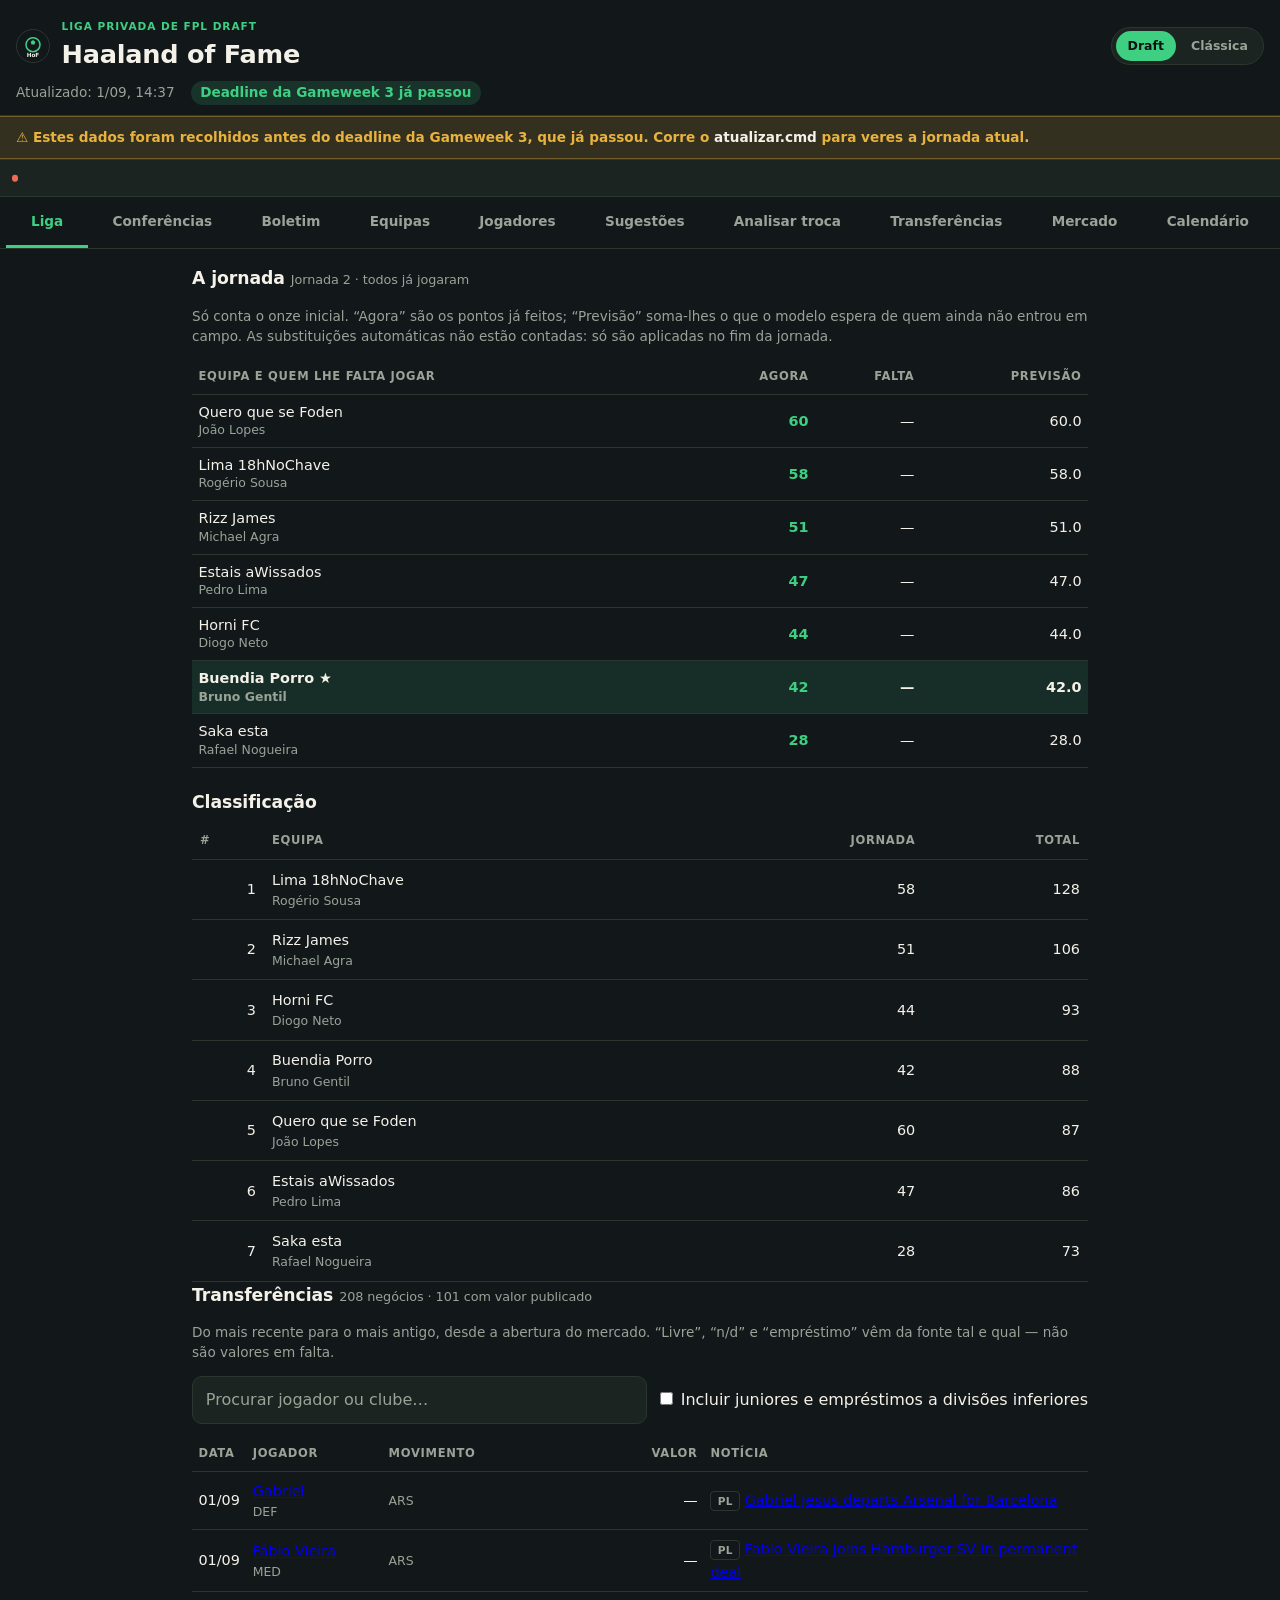
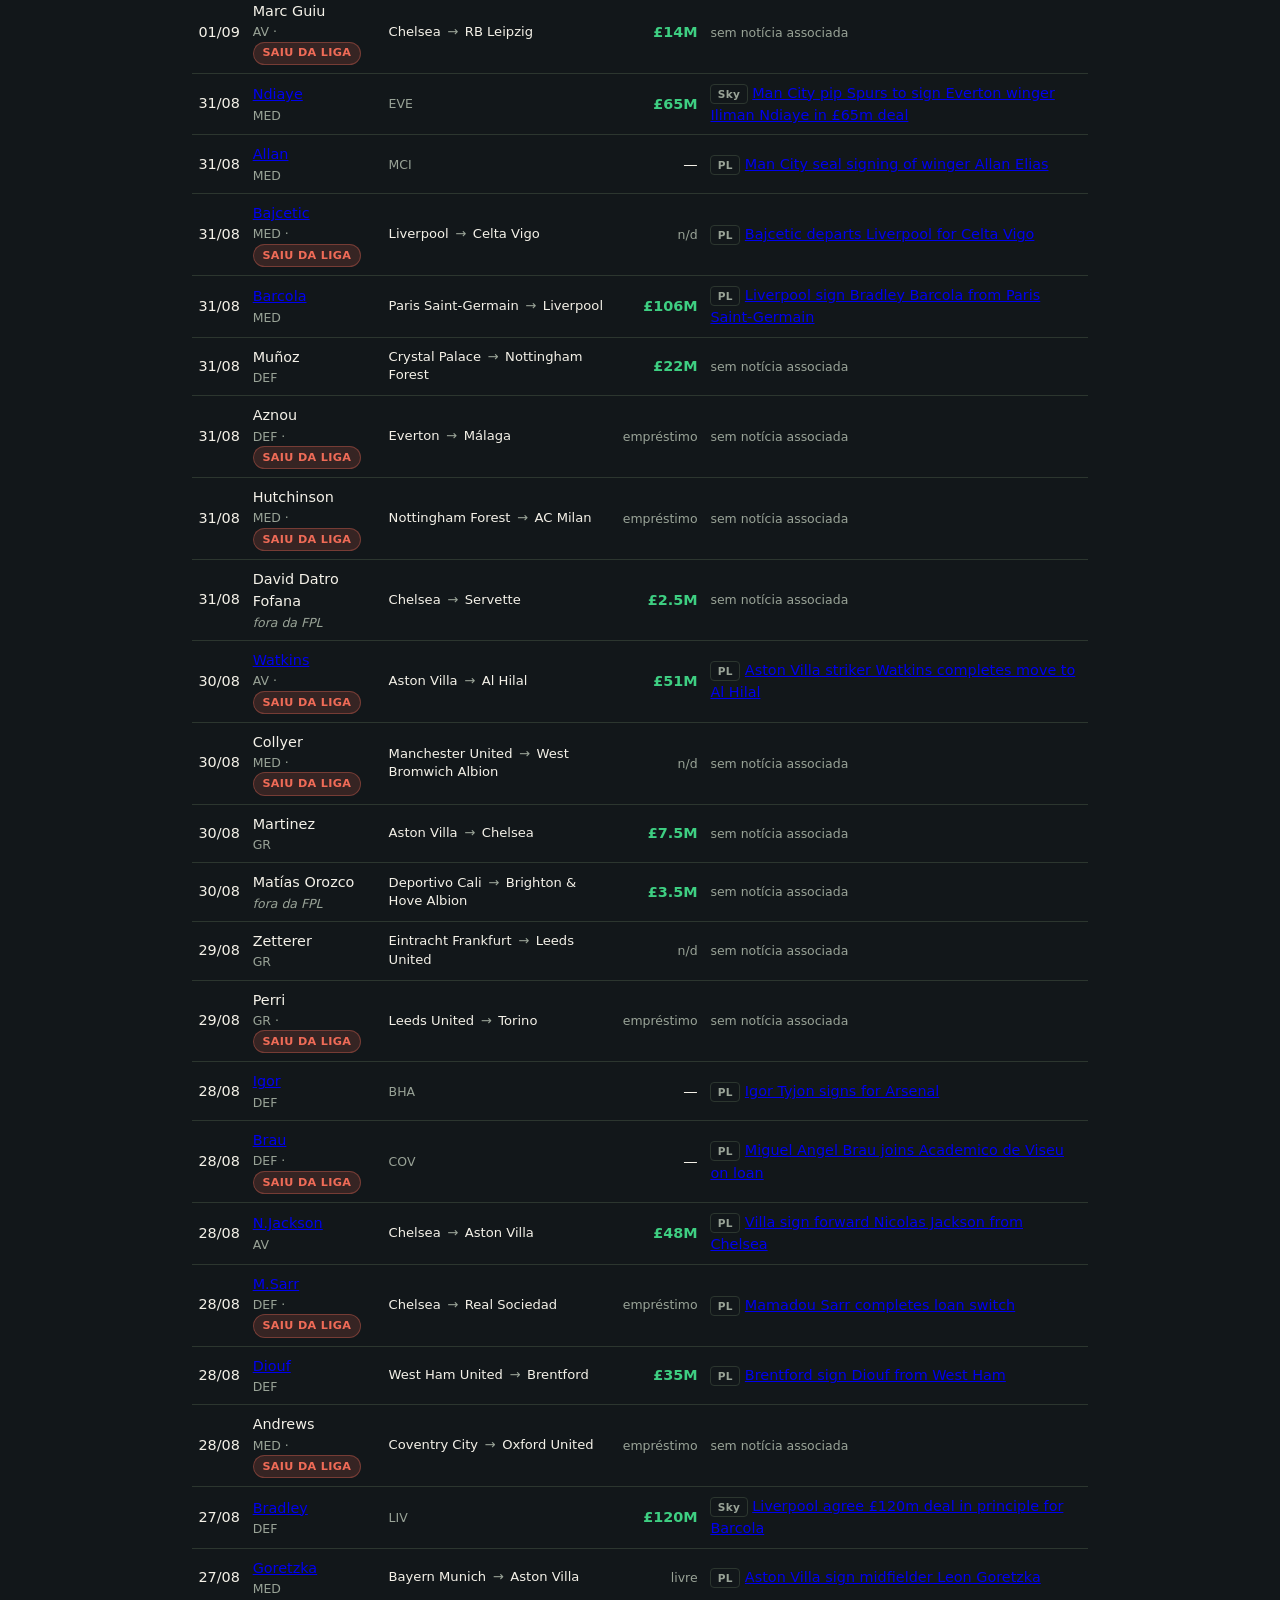
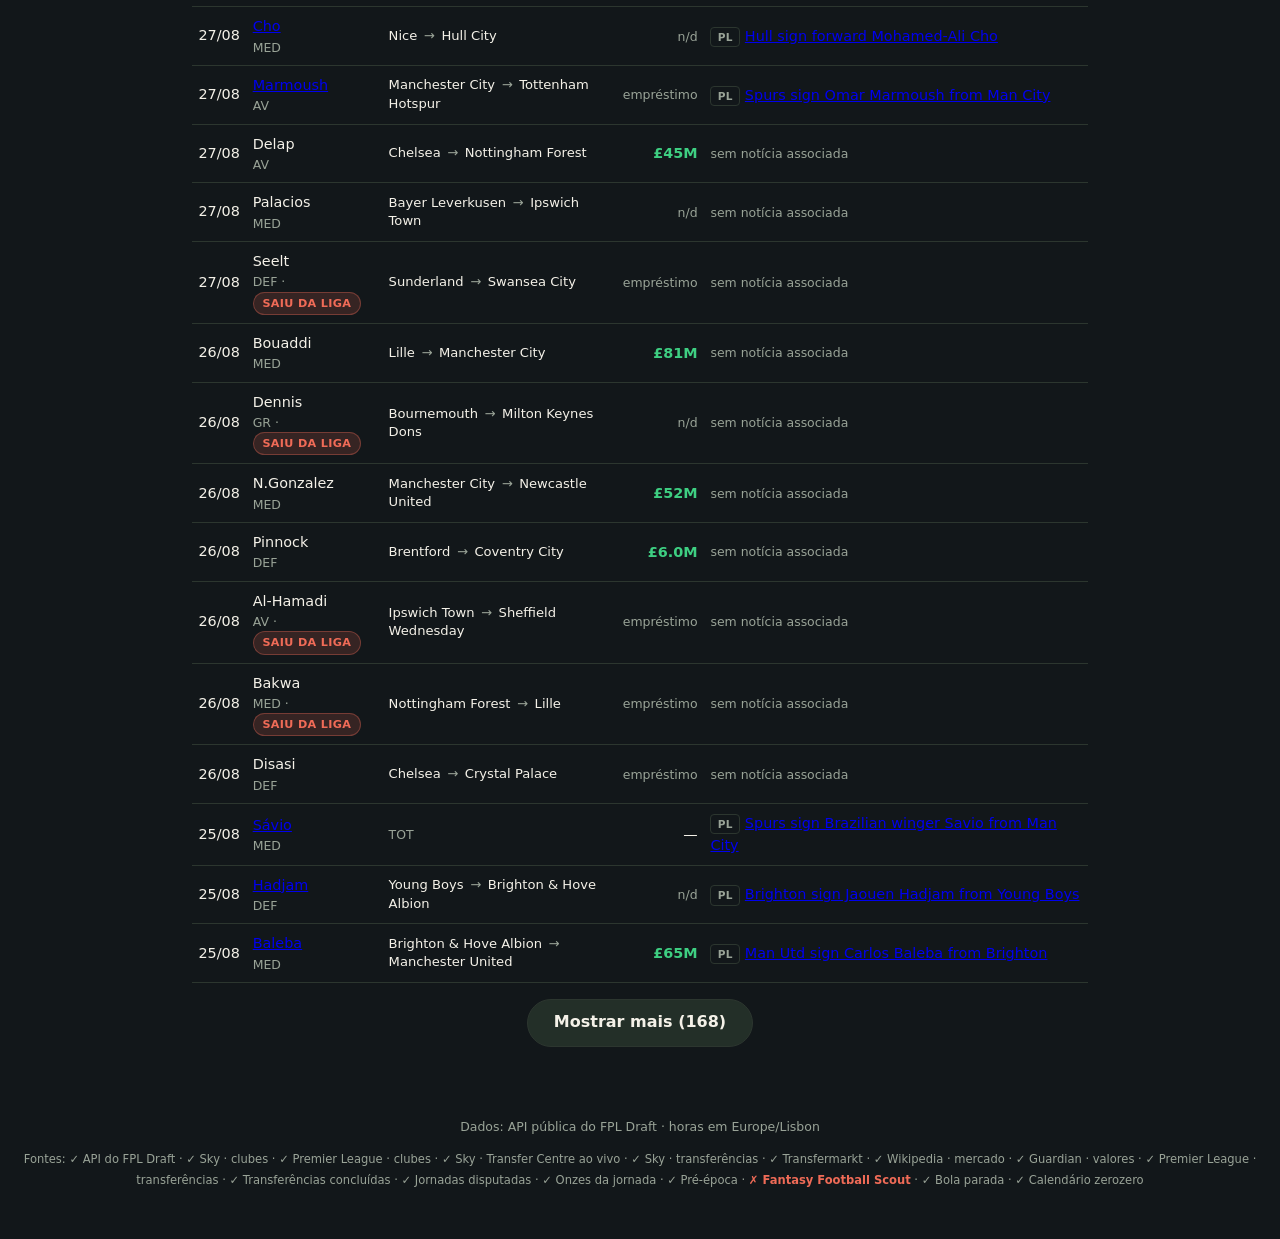
==== site/index.html @ 3324a941 "Colunas por que se ordena, lista em ecra estreito e estados vazios - resumoClube(clube, jogos, meus)" ====
<!DOCTYPE html>
<html lang="pt-PT">
<head>
<meta charset="utf-8">
<meta name="viewport" content="width=device-width, initial-scale=1">
<title>Haaland of Fame · FPL Draft</title>
<meta name="description" content="Dashboard da liga de FPL Draft">
<link rel="stylesheet" href="styles.css?v=54">
<link rel="manifest" href="manifest.webmanifest">
<meta name="theme-color" content="#12171a">
<meta name="apple-mobile-web-app-capable" content="yes">
<link rel="apple-touch-icon" href="icone.svg">
<link rel="icon" href="data:image/svg+xml,<svg xmlns='http://www.w3.org/2000/svg' viewBox='0 0 100 100'><text y='80' font-size='80'>⚽</text></svg>">
</head>
<body>
<header class="topo">
  <div class="topo-linha">
    <span class="crest" aria-hidden="true"></span>
    <div class="marca">
      <p class="eyebrow">Liga privada de FPL Draft</p>
      <h1 id="titulo-liga">FPL Draft</h1>
    </div>
    <div class="modos" role="group" aria-label="Modo de jogo">
      <button type="button" id="modo-draft" class="modo" aria-pressed="true">Draft</button>
      <button type="button" id="modo-classica" class="modo" aria-pressed="false">Clássica</button>
    </div>
  </div>
  <p class="meta">
    <span id="atualizado">A carregar…</span>
    <span id="countdown" class="countdown" hidden></span>
  </p>
</header>

<p class="aviso-velho" id="aviso-velho" role="alert" hidden></p>

<div class="ticker" id="ticker" hidden aria-label="Últimas notícias dos jogadores">
  <div class="ticker-track" id="ticker-track"></div>
</div>

<nav class="tabs" role="tablist" aria-label="Secções">
  <button role="tab" id="tab-liga" aria-controls="painel-liga" aria-selected="true">Liga</button>
  <button role="tab" data-modo="draft" id="tab-conf" aria-controls="painel-conf" aria-selected="false" tabindex="-1" aria-label="Conferências de imprensa e riscos">Conferências</button>
  <button role="tab" id="tab-boletim" aria-controls="painel-boletim" aria-selected="false" tabindex="-1">Boletim</button>
  <button role="tab" id="tab-equipas" aria-controls="painel-equipas" aria-selected="false" tabindex="-1" aria-label="Todas as equipas">Equipas</button>
  <button role="tab" id="tab-jogadores" aria-controls="painel-jogadores" aria-selected="false" tabindex="-1">Jogadores</button>
  <button role="tab" id="tab-sug" aria-controls="painel-sug" aria-selected="false" tabindex="-1" aria-label="Sugestões e projeções">Sugestões</button>
  <button role="tab" data-modo="draft" id="tab-troca" aria-controls="painel-troca" aria-selected="false" tabindex="-1" aria-label="Analisar uma troca">Analisar troca</button>
  <button role="tab" data-modo="draft" id="tab-transf" aria-controls="painel-transf" aria-selected="false" tabindex="-1" aria-label="Transferências concluídas">Transferências</button>
  <button role="tab" id="tab-mercado" aria-controls="painel-mercado" aria-selected="false" tabindex="-1">Mercado</button>
  <button role="tab" id="tab-cal" aria-controls="painel-cal" aria-selected="false" tabindex="-1" aria-label="Calendário de todas as competições">Calendário</button>
</nav>

<main>
  <section id="painel-liga" role="tabpanel" aria-labelledby="tab-liga">
    <div data-modo="draft" id="bloco-jornada" hidden>
      <h2 class="sec-titulo">A jornada <span id="jornada-resumo" class="sub-total"></span></h2>
      <p class="nota" id="jornada-legenda"></p>
      <table class="tabela tabela-proj" id="tabela-jornada">
        <thead><tr>
          <th>Equipa e quem lhe falta jogar</th><th class="num">Agora</th>
          <th class="num">Falta</th><th class="num">Previsão</th>
        </tr></thead>
        <tbody></tbody>
      </table>
    </div>

    <h2 class="sec-titulo" data-modo="draft">Classificação</h2>
    <table class="tabela" id="tabela-liga">
      <thead><tr><th>#</th><th>Equipa</th><th class="num">Jornada</th><th class="num">Total</th></tr></thead>
      <tbody></tbody>
    </table>
    <p class="nota" id="nota-liga" hidden>A classificação aparece depois da primeira jornada.</p>
  </section>


  <section id="painel-conf" role="tabpanel" aria-labelledby="tab-conf" hidden>
    <h2 class="sec-titulo">Jogadores em risco</h2>
    <p class="nota" id="risco-legenda"></p>
    <ul class="riscos" id="lista-risco"></ul>
    <p class="nota" id="nota-risco" hidden>Nenhum jogador teu com risco assinalável.</p>
    <h2 class="sec-titulo">Team news do Fantasy Football Scout <span id="ffs-artigo" class="sub-total"></span></h2>
    <p class="nota">Site especializado em fantasy da Premier League: costuma ter a informação
      das conferências antes de a API oficial a refletir. Quem aparece como fora vai a zero
      nas projeções, mesmo que a API ainda o dê como disponível.</p>
    <ul class="riscos" id="ffs-meus"></ul>
    <p class="nota" id="nota-ffs" hidden>Sem referências a jogadores teus nesta atualização.</p>
    <ul class="wire" id="ffs-feed"></ul>

    <h2 class="sec-titulo">Antevisões e conferências por clube</h2>
    <p class="nota">Fonte: Sky Sports (em inglês), só os clubes onde tens jogadores.
      ⚑ marca notícias que referem jogadores teus.</p>
    <div id="conf-clubes"></div>
    <p class="nota" id="nota-conf" hidden>Sem antevisões nesta atualização.</p>
  </section>

  <section id="painel-boletim" role="tabpanel" aria-labelledby="tab-boletim" hidden>
    <ul class="boletim" id="lista-boletim"></ul>
    <p class="nota" id="nota-boletim" hidden>Sem notícias de momento.</p>
  </section>

  <section id="painel-equipas" role="tabpanel" aria-labelledby="tab-equipas" hidden>
    <p class="nota" data-modo="draft">Liga classic (sem confrontos): a pontuação por jornada aparece no separador Liga.</p>
    <p class="nota" data-modo="classica" hidden>Planteis dos teus adversários e quem partilha
      cada jogador. Numa liga pequena o que conta é a diferença para os outros.</p>
    <div id="cartoes-equipas"></div>
  </section>

  <section id="painel-jogadores" role="tabpanel" aria-labelledby="tab-jogadores" hidden>
    <form class="filtros" id="filtros" autocomplete="off">
      <label class="visually-hidden" for="pesquisa">Pesquisar por nome ou clube</label>
      <input type="search" id="pesquisa" placeholder="Pesquisar nome ou clube…">
      <div class="filtros-linha">
        <label class="visually-hidden" for="filtro-pos">Posição</label>
        <select id="filtro-pos">
          <option value="">Todas as posições</option>
          <option value="1">Guarda-redes</option>
          <option value="2">Defesas</option>
          <option value="3">Médios</option>
          <option value="4">Avançados</option>
        </select>
        <label class="check"><input type="checkbox" id="so-livres"> Só livres</label>
      </div>
      <div class="filtros-linha">
        <label class="visually-hidden" for="ordenar">Ordenar por</label>
        <select id="ordenar">
          <option value="rank">Ordenar por draft rank</option>
          <option value="proj">Ordenar por projeção</option>
          <option value="pontos">Ordenar por pontos da época passada</option>
        </select>
      </div>
    </form>
    <p class="nota" id="contagem-jogadores" role="status"></p>
    <table class="tabela" id="tabela-jogadores">
      <thead><tr><th>Jogador</th><th>Pos</th><th class="num">Pts</th><th class="num">Pts/J</th><th>Dono</th></tr></thead>
      <tbody></tbody>
    </table>
    <button type="button" class="mostrar-mais" id="mostrar-mais" hidden>Mostrar mais</button>
  </section>
  <section id="painel-sug" role="tabpanel" aria-labelledby="tab-sug" hidden>
    <h2 class="sec-titulo" id="sug-titulo">Sugestões</h2>
    <p class="nota" id="sug-contexto"></p>
    <p class="aviso-jornada" id="sug-jornada" hidden></p>

    <form class="filtros" id="form-janela" autocomplete="off">
      <label class="visually-hidden" for="janela">Janela do calendário</label>
      <select id="janela">
        <option value="3">Calendário: próximas 3 jornadas</option>
        <option value="5">Calendário: próximas 5 jornadas</option>
        <option value="8">Calendário: próximas 8 jornadas</option>
      </select>
    </form>
    <p class="nota" id="janela-nota"></p>

    <h3 class="sub-titulo">Onze inicial sugerido <span id="xi-resumo" class="sub-total"></span></h3>
    <div class="campo" id="xi-campo"></div>
    <p class="nota" id="xi-banco"></p>

    <div data-modo="classica" hidden>
      <p class="aviso-jornada" id="aviso-plantel" hidden></p>
      <details id="bloco-meu-plantel">
        <summary>O meu plantel <span id="meu-estado" class="sub-total"></span></summary>
        <p class="nota">A FPL só publica a equipa depois do deadline, por isso as
          transferências e o wildcard desta jornada ainda não aparecem aqui. Escreve os teus
          15 e todas as sugestões — onze, capitão, transferências e chips — passam a ser
          sobre eles. Fica guardado neste dispositivo e desaparece sozinho quando a FPL
          publicar a jornada.</p>
        <form class="filtros" id="form-meu" autocomplete="off">
          <label class="visually-hidden" for="meu-procura">Jogador que tenho</label>
          <input type="search" id="meu-procura" list="meu-sugestoes" placeholder="Tenho o…">
          <datalist id="meu-sugestoes"></datalist>
          <div class="filtros-botoes">
            <button type="submit" class="mostrar-mais">Juntar</button>
            <button type="button" class="mostrar-mais" id="meu-copiar">Partir do da FPL</button>
            <button type="button" class="mostrar-mais" id="meu-repor">Repor o da FPL</button>
            <label class="check" for="meu-banco">No banco
              <input type="number" id="meu-banco" step="0.1" min="0" placeholder="0.0">M</label>
          </div>
        </form>
        <div class="linha-campo" id="meu-lista"></div>
        <p class="nota" id="meu-falta"></p>
      </details>
      <h3 class="sub-titulo">Capitão <span id="cap-resumo" class="sub-total"></span></h3>
      <p class="nota">O capitão pontua a dobrar — é a decisão de maior impacto da jornada.</p>
      <div id="cap-lista"></div>

      <h3 class="sub-titulo">Transferências <span id="tr-resumo" class="sub-total"></span></h3>
      <div id="tr-lista"></div>

      <h3 class="sub-titulo">Planear o wildcard <span id="wc-resumo" class="sub-total"></span></h3>
      <p class="nota">Monta o melhor plantel possível dentro do orçamento. Escreve nomes que
        queiras ter de certeza e o resto é construído à volta deles, respeitando os 100.0M,
        os 2 GR / 5 DEF / 5 MED / 3 AV e o máximo de 3 por clube.</p>
      <form class="filtros" id="form-wc" autocomplete="off">
        <label class="visually-hidden" for="wc-procura">Jogador a incluir</label>
        <input type="search" id="wc-procura" list="wc-sugestoes" placeholder="Quero ter…">
        <datalist id="wc-sugestoes"></datalist>
        <button type="submit" class="mostrar-mais">Incluir</button>
        <button type="button" class="mostrar-mais" id="wc-limpar">Limpar</button>
      </form>
      <div class="linha-campo" id="wc-fixos"></div>
      <p class="nota" id="wc-erro" hidden></p>
      <div id="wc-plantel"></div>

      <h3 class="sub-titulo">Chips</h3>
      <p class="nota">Cada chip só se usa uma vez por metade da época. O do wildcard olha
        para o teu plantel e diz se compensa gastá-lo já.</p>
      <div id="chips-lista"></div>
    </div>

    <h3 class="sub-titulo">Próximos jogos <span id="proximos-resumo" class="sub-total"></span></h3>
    <p class="nota">Quando é que os teus jogadores entram em campo, hora de Lisboa.</p>
    <div id="proximos-jogos"></div>

    <h3 class="sub-titulo">Utilização recente <span id="uso-resumo" class="sub-total"></span></h3>
    <div id="uso-plantel"></div>
    <p class="nota" id="nota-uso" hidden>Ainda não há jornadas disputadas. Depois de cada jogo,
      esta secção mostra quem entrou, quantos minutos fez e quantos pontos deu — e as projeções
      e sugestões passam a contar com isso.</p>

    <h3 class="sub-titulo">Precisão do modelo <span id="precisao-resumo" class="sub-total"></span></h3>
    <div id="precisao-corpo"></div>
    <p class="nota" id="nota-precisao" hidden>As projeções desta jornada ficam guardadas neste
      browser; depois de a jornada ser jogada, aparece aqui a comparação com o que aconteceu.</p>

    <div data-modo="classica" id="bloco-otimo" hidden>
      <h3 class="sub-titulo">Melhor plantel possível <span id="otimo-resumo" class="sub-total"></span></h3>
      <p class="nota">15 jogadores dentro dos 100.0M, com 2 GR / 5 DEF / 5 MED / 3 AV e o máximo
        de 3 por clube. O banco vai ao mais barato de propósito: não pontua, e liberta dinheiro
        para o onze.</p>
      <div id="plantel-otimo"></div>
    </div>

    <div data-modo="draft">
    <h3 class="sub-titulo">Waivers / free agency</h3>
    <ul class="sugestoes" id="sug-livres"></ul>
    <p class="nota" id="nota-sug-livres" hidden>Nenhuma troca com livres compensa de momento.</p>

    <h3 class="sub-titulo">Trocas com outros gestores</h3>
    <p class="nota">Trocas de 1 a 3 jogadores de cada lado — o plantel tem de
      continuar com 2 GR, 5 DEF, 5 MED e 3 AV, por isso as posições que saem e entram têm de
      ser as mesmas. Avaliadas pelo impacto no teu onze inicial. As marcadas com “N-por-N”
      juntam jogadores para adoçar o negócio: aí mostra-se também o que o outro gestor recebe
      a mais, que é o argumento para ele aceitar.</p>
    <ul class="sugestoes" id="sug-trocas"></ul>
    <p class="nota" id="nota-sug-trocas" hidden>Nenhuma troca compensa de momento — nem
      1-por-1, nem juntando jogadores.</p>
    </div>

    <details class="cartao explicacao">
      <summary><span class="nome">Como é calculada a projeção</span></summary>
      <div class="corpo">
        <p><strong>Pts/90</strong>: metade vem dos pontos que o jogador fez mesmo e metade de um
          modelo do que ele <strong>gera</strong> — golos esperados (xG) e assistências esperadas
          (xA) valorizados pela tabela do FPL (golo 6/5/4 pontos conforme a posição, assistência 3),
          probabilidade de baliza a zero a partir do xG concedido pela equipa, defesas dos
          guarda-redes, bónus e cartões. Toca no número na tabela para veres a decomposição.
          <strong>Penáltis, livres e cantos</strong> entram por duas vias: o que geraram no ano
          passado já está no xG e no xA (um penálti vale ~0.79 de xG), e os cargos desta época
          — recolhidos à mão, porque a API não os expõe — dão um acréscimo à parte, mostrado como
          etiqueta P/LL/C ao lado do nome. Esse acréscimo é maior para quem mudou de clube ou tem
          pouco historial, e quase nulo para quem já batia os penáltis no ano passado, senão
          estaria a contar duas vezes.</p>
        <p>O resultado é puxado para a média de jogadores com draft rank parecido na mesma posição,
          para quem jogou pouco não ficar com um valor inflacionado, e vai passando para
          <strong>o que ele faz nesta época</strong> à medida que os jogos acontecem.</p>
        <p><strong>Min</strong>: minutos esperados por jornada. Sem jogos disputados, parte dos
          minutos da época passada, corrigidos pelo <strong>último ensaio de pré-época</strong>
          (titular puxa para 72 min; suplente ou ausente puxa para baixo); uma
          <strong>transferência cara confirmada</strong> sobe o valor
          (≥50M → 75 min, ≥30M → 68, ≥15M → 58), porque quem custa caro tende a ser titular. A
          partir do 3.º jogo vale o que se viu em campo: a média dos <strong>minutos reais</strong>
          das últimas três jornadas substitui a estimativa. Lesionados e suspensos ficam a 0 e as
          dúvidas são multiplicadas pela probabilidade de jogar.</p>
        <p><strong>Pts/J</strong> = Pts/90 × Min ÷ 90. A coluna <strong>Calend.</strong> é o mesmo
          valor ajustado à dificuldade das próximas jornadas (1 fácil a 5 difícil), com as mais
          próximas a pesarem mais. É uma taxa, não um total: não cresce com a janela, para
          continuar comparável aos Pts/J.</p>
        <p>A janela por omissão são <strong>5 jornadas</strong>. Com 3, a diferença entre o melhor
          e o pior calendário chega a 10% e chega para inverter diferenças de qualidade entre
          jogadores — demasiado para escolhas que, num plantel de 15, duram meses. Com 10 cai para
          2.4% e deixa de distinguir seja o que for. O seletor no topo deixa-te comparar: quando a
          sugestão não muda entre 3 e 8, é porque é sólida.</p>
        <p class="nota">Base: estatísticas e pontos da época anterior da API do FPL Draft —
          é uma estimativa, não uma garantia.</p>
      </div>
    </details>

    <h3 class="sub-titulo">O meu plantel <span id="proj-total" class="sub-total"></span></h3>
    <div id="proj-plantel"></div>

    <h3 class="sub-titulo" id="titulo-livres">Melhores livres</h3>
    <form class="filtros" id="filtros-proj" autocomplete="off">
      <label class="visually-hidden" for="proj-pos">Posição</label>
      <select id="proj-pos">
        <option value="">Todas as posições</option>
        <option value="1">Guarda-redes</option>
        <option value="2">Defesas</option>
        <option value="3">Médios</option>
        <option value="4">Avançados</option>
      </select>
    </form>
    <div id="proj-livres"></div>
  </section>

  <section id="painel-troca" role="tabpanel" aria-labelledby="tab-troca" hidden>
    <h2 class="sec-titulo">Analisar uma troca</h2>
    <p class="nota">Serve para avaliar uma proposta que recebeste ou uma que queiras fazer.
      Escolhe o gestor e marca os jogadores de cada lado — podes marcar vários. A análise usa
      o mesmo modelo das projeções (minutos esperados, team news, pré-época, calendário) e
      mede o efeito no <strong>onze inicial</strong> das duas equipas.</p>

    <form class="filtros" id="form-troca" autocomplete="off">
      <label class="visually-hidden" for="troca-gestor">Gestor</label>
      <select id="troca-gestor"></select>
    </form>

    <div class="troca-cols">
      <div>
        <h3 class="sub-titulo">Dás <span id="conta-dou" class="sub-total"></span></h3>
        <div class="lista-check" id="troca-meus"></div>
      </div>
      <div>
        <h3 class="sub-titulo">Recebes <span id="conta-recebo" class="sub-total"></span></h3>
        <div class="lista-check" id="troca-deles"></div>
      </div>
    </div>

    <div id="troca-resultado" role="status"></div>
  </section>

  <section id="painel-transf" role="tabpanel" aria-labelledby="tab-transf" hidden data-modo="draft">
    <h2 class="sec-titulo">Transferências <span class="sub-total" id="transf-total"></span></h2>
    <p class="nota" id="transf-legenda"></p>
    <form class="filtros" id="form-transf" autocomplete="off">
      <label class="visually-hidden" for="transf-procura">Procurar jogador ou clube</label>
      <input type="search" id="transf-procura" placeholder="Procurar jogador ou clube…">
      <label class="caixa"><input type="checkbox" id="transf-todas"> Incluir juniores e
        empréstimos a divisões inferiores</label>
    </form>
    <table class="tabela tabela-proj" id="tabela-transf">
      <thead><tr>
        <th>Data</th><th>Jogador</th><th>Movimento</th><th class="num">Valor</th>
        <th class="col-noticia">Notícia</th>
      </tr></thead>
      <tbody></tbody>
    </table>
    <button type="button" class="mostrar-mais" id="transf-mais" hidden>Mostrar mais</button>
    <p class="nota" id="nota-transf" hidden>Sem transferências para mostrar.</p>
  </section>

  <section id="painel-mercado" role="tabpanel" aria-labelledby="tab-mercado" hidden>
    <div data-modo="classica" hidden>
      <h2 class="sec-titulo">A liga jornada a jornada</h2>
      <p class="nota">O que cada equipa fez em cada jornada: pontos, o que ficou no banco,
        transferências (com a penalização, se a houve) e chips usados.</p>
      <div id="liga-jornadas"></div>
    </div>

    <h2 class="sec-titulo" data-modo="draft">Movimentos da liga</h2>
    <ul class="movimentos" id="lista-movimentos" data-modo="draft"></ul>
    <p class="nota" id="nota-movimentos" data-modo="draft" hidden>Ainda sem movimentos na liga.</p>
    <div data-modo="draft">
      <h2 class="sec-titulo">Notícias de transferências</h2>
      <p class="nota">Fonte: Sky Sports Transfer Centre (em inglês), da mais recente para a mais
        antiga. Itens "Papers" são rumores da imprensa.</p>
      <ul class="wire" id="lista-wire"></ul>
      <p class="nota" id="nota-wire" hidden>Sem notícias externas nesta atualização.</p>
    </div>
  </section>

  <section id="painel-cal" role="tabpanel" aria-labelledby="tab-cal" hidden>
    <h2 class="sec-titulo">Calendário</h2>
    <p class="nota" id="cal-intro"></p>
    <p class="aviso-jornada" id="cal-aviso" hidden></p>
    <div class="filtros" id="cal-filtros">
      <div class="filtros-linha">
        <label class="visually-hidden" for="cal-horizonte">Horizonte do calendário</label>
        <select id="cal-horizonte">
          <option value="6">Horizonte: 6 jornadas</option>
          <option value="12">Horizonte: 12 jornadas</option>
          <option value="resto">Horizonte: resto da época</option>
        </select>
        <label class="visually-hidden" for="cal-ordenar">Ordenar por</label>
        <select id="cal-ordenar">
          <option value="apertado">Calendário mais apertado primeiro</option>
          <option value="dificuldade">Percurso mais difícil primeiro</option>
          <option value="meus">Mais jogadores meus primeiro</option>
        </select>
      </div>
      <label class="check"><input type="checkbox" id="cal-todos"> Mostrar os 20 clubes</label>
    </div>
    <p class="nota" id="cal-nota"></p>
    <div class="cal-grafico" id="cal-grafico"></div>
    <ul class="cal-lista" id="cal-lista"></ul>
    <p class="nota" id="cal-legenda"></p>
  </section>
</main>

<footer class="rodape">
  <p>Dados: API pública do FPL Draft · horas em Europe/Lisbon</p>
  <p class="fontes" id="estado-fontes"></p>
</footer>

<script src="app.js?v=54"></script>

</body>
</html>
---- site/styles.css ----
/* ==========================================================================
   Haaland of Fame — identidade visual: a folha de equipa de um scout, não
   um dashboard de operações. Fundo escuro com tom de relva ao fim da tarde
   (não o azul frio de ecrã de tantos dashboards), etiquetas de "kit" com uma
   única linguagem de cor repetida em toda a app (verde disponível, dourado
   a vigiar, coral fora), e relvado a sério no onze sugerido — o único
   momento decorativo do projeto, porque é o único sítio que já é, de facto,
   uma folha de equipa.

   Tipografia: só a pilha de fontes do sistema, de propósito. O projeto
   promete correr 100% local e até offline (scripts/artefacto.py) sem build
   step nenhum — importar uma fonte externa seria a primeira dependência de
   rede a quebrar essa promessa, e sem necessidade: peso, tracking e escala
   já dão personalidade suficiente.
   ========================================================================== */

:root {
  --fundo: #12171a;
  --painel: #1b2420;
  --painel-2: #232f28;
  --texto: #f4f1e8;
  --texto-2: #99a397;
  --texto-fraco: #99a397; /* alias: algumas regras antigas já assumiam este nome */
  --acento: #3ecf82;      /* relva */
  --aviso: #e8b23f;       /* ouro do "Hall of Fame" */
  --perigo: #ef6b57;      /* coral — mais quente que um vermelho de alarme */
  --borda: #2c362f;
  --foco: #6fb8ff;        /* só o anel de foco: fora da paleta de propósito, para se destacar */
  --sombra: 0 4px 14px rgba(0, 0, 0, 0.32);
  --raio: 10px;
  --raio-lg: 14px;
}

* { box-sizing: border-box; }

body {
  margin: 0;
  background: var(--fundo);
  color: var(--texto);
  font: 16px/1.55 system-ui, -apple-system, "Segoe UI", Roboto, sans-serif;
  -webkit-text-size-adjust: 100%;
}

:focus-visible {
  outline: 3px solid var(--foco);
  outline-offset: 2px;
  border-radius: 4px;
}

.visually-hidden {
  position: absolute;
  width: 1px; height: 1px;
  overflow: hidden;
  clip-path: inset(50%);
  white-space: nowrap;
}

@media (prefers-reduced-motion: reduce) {
  *, *::before, *::after {
    animation-duration: 0.01ms !important;
    animation-iteration-count: 1 !important;
    transition-duration: 0.01ms !important;
  }
}

/* Cabeçalho */
.topo { padding: 1.1rem 1rem 0.6rem; border-bottom: 1px solid var(--borda); }
.topo-linha { display: flex; align-items: center; gap: 0.7rem; flex-wrap: wrap; }
.crest {
  width: 2.15rem;
  height: 2.15rem;
  flex: none;
  border-radius: 50%;
  background: var(--painel-2) url("icone.svg") center / cover no-repeat;
  border: 1px solid var(--borda);
}
.marca { display: flex; flex-direction: column; gap: 0.05rem; min-width: 0; }
.eyebrow {
  margin: 0;
  font-size: 0.66rem;
  font-weight: 700;
  text-transform: uppercase;
  letter-spacing: 0.09em;
  color: var(--acento);
}
.topo h1 {
  margin: 0;
  font-size: 1.3rem;
  font-weight: 800;
  letter-spacing: -0.01em;
  overflow: hidden;
  text-overflow: ellipsis;
  white-space: nowrap;
}
.meta {
  margin: 0.4rem 0 0;
  color: var(--texto-2);
  font-size: 0.85rem;
  display: flex;
  flex-wrap: wrap;
  gap: 0.3rem 1rem;
  align-items: center;
}
.countdown {
  color: var(--acento);
  font-weight: 700;
  font-variant-numeric: tabular-nums;
  background: color-mix(in srgb, var(--acento) 15%, transparent);
  border-radius: 999px;
  padding: 0.1rem 0.6rem;
}
.countdown.urgente { color: var(--perigo); background: color-mix(in srgb, var(--perigo) 18%, transparent); }

/* Ticker de notícias — pensado como uma faixa de resultados ao vivo: o ponto
   antes do texto é o único sinal "on air", sem animação própria (a única
   animação é o próprio desfile, já pausável e já sem-movimento reduzido). */
.ticker {
  background: var(--painel);
  border-block: 1px solid var(--borda);
  overflow: hidden;
  white-space: nowrap;
  padding: 0.45rem 0 0.45rem 1.7rem;
  font-size: 0.85rem;
  position: relative;
}
.ticker::before {
  content: "";
  position: absolute;
  left: 0.75rem;
  top: 50%;
  width: 0.4rem;
  height: 0.4rem;
  transform: translateY(-50%);
  border-radius: 50%;
  background: var(--perigo);
}
.ticker-track { display: inline-block; padding-left: 100%; animation: desfilar 60s linear infinite; }
.ticker:hover .ticker-track,
.ticker:focus-within .ticker-track { animation-play-state: paused; }
.ticker-item { margin-right: 2.5rem; }
.ticker-item .nome { font-weight: 700; }
.ticker-item .clube { color: var(--texto-2); }
@keyframes desfilar {
  from { transform: translateX(0); }
  to { transform: translateX(-100%); }
}
@media (prefers-reduced-motion: reduce) {
  .ticker { overflow-x: auto; }
  .ticker-track { animation: none; padding-left: 0; }
}

/* Separadores */
.tabs {
  display: flex;
  border-bottom: 1px solid var(--borda);
  padding: 0 0.4rem;
  position: sticky;
  top: 0;
  background: var(--fundo);
  z-index: 2;
  overflow-x: auto;
}
.tabs [role="tab"] {
  font-size: 0.8rem;
  flex: 1 0 auto;
  min-width: 0;
  background: none;
  border: none;
  border-bottom: 3px solid transparent;
  color: var(--texto-2);
  font: inherit;
  font-weight: 700;
  padding: 0.85rem 0.6rem;
  cursor: pointer;
  transition: color 0.15s ease, border-color 0.15s ease;
}
.tabs [role="tab"]:hover { color: var(--texto); }
.tabs [role="tab"][aria-selected="true"] {
  color: var(--acento);
  border-bottom-color: var(--acento);
}

main { padding: 1rem; max-width: 58rem; margin: 0 auto; }

/* Tabelas */
.tabela { width: 100%; border-collapse: collapse; font-size: 0.9rem; }
.tabela th, .tabela td {
  text-align: left;
  padding: 0.55rem 0.5rem;
  border-bottom: 1px solid var(--borda);
}
.tabela th { color: var(--texto-2); font-size: 0.72rem; font-weight: 700; text-transform: uppercase; letter-spacing: 0.06em; }
.tabela tbody tr:hover:not(.eu) { background: color-mix(in srgb, var(--painel-2) 55%, transparent); }
.tabela .num { text-align: right; font-variant-numeric: tabular-nums; }
.tabela .sub { display: block; color: var(--texto-2); font-size: 0.78rem; }

/* Etiquetas de estado — a linguagem repetida em toda a app: verde ("ok",
   disponível/entra), dourado ("warn", dúvida/a vigiar), coral ("bad",
   fora/sai). Uma "kit tag" só, com uma aparência só. */
.estado {
  display: inline-flex;
  align-items: center;
  padding: 0.12rem 0.55rem;
  border-radius: 999px;
  font-size: 0.7rem;
  font-weight: 800;
  text-transform: uppercase;
  letter-spacing: 0.03em;
  border: 1px solid transparent;
}
.estado.warn { background: color-mix(in srgb, var(--aviso) 16%, transparent); color: var(--aviso); border-color: color-mix(in srgb, var(--aviso) 35%, transparent); }
.estado.bad { background: color-mix(in srgb, var(--perigo) 16%, transparent); color: var(--perigo); border-color: color-mix(in srgb, var(--perigo) 35%, transparent); }
.estado.ok { background: color-mix(in srgb, var(--acento) 15%, transparent); color: var(--acento); border-color: color-mix(in srgb, var(--acento) 35%, transparent); }

/* Boletim */
.boletim { list-style: none; margin: 0; padding: 0; display: grid; gap: 0.65rem; }
.boletim li {
  background: var(--painel);
  border: 1px solid var(--borda);
  border-left: 5px solid var(--texto-2);
  border-radius: var(--raio-lg);
  padding: 0.7rem 0.85rem;
  box-shadow: var(--sombra);
}
.boletim li.warn { border-left-color: var(--aviso); }
.boletim li.bad { border-left-color: var(--perigo); }
.boletim .linha1 { display: flex; flex-wrap: wrap; gap: 0.25rem 0.5rem; align-items: baseline; }
.boletim .nome { font-weight: 700; }
.boletim .clube, .boletim .data { color: var(--texto-2); font-size: 0.8rem; }
.boletim .news { margin: 0.3rem 0 0; font-size: 0.88rem; line-height: 1.45; }
.boletim .dono { font-size: 0.8rem; color: var(--texto-2); margin-top: 0.3rem; }
.boletim .dono strong { color: var(--texto); font-weight: 700; }
.boletim li.grupo {
  background: none;
  border: none;
  box-shadow: none;
  border-radius: 0;
  padding: 0.5rem 0.1rem 0;
  margin-top: 0.7rem;
  color: var(--texto-2);
  font-size: 0.72rem;
  font-weight: 800;
  text-transform: uppercase;
  letter-spacing: 0.07em;
}
.boletim li.grupo:first-child { margin-top: 0; padding-top: 0; }
.boletim .fonte-scout { color: var(--aviso); font-size: 0.83rem; }

/* Filtros */
.filtros { display: grid; gap: 0.55rem; margin-bottom: 0.8rem; }
/* Linha própria: no ecrã largo o .filtros é de duas colunas, e uma fila de
   botões na segunda esmagava a caixa de procura para 140px. */
.filtros-botoes {
  display: flex; flex-wrap: wrap; gap: 0.5rem;
  justify-content: center; grid-column: 1 / -1;
}
.filtros-botoes .mostrar-mais { margin: 0; }
.filtros-botoes .check { gap: 0.35rem; color: var(--texto-2); }
.filtros input[type="number"] { width: 4.5rem; text-align: right; }
.filtros input[type="search"], .filtros input[type="number"], .filtros select {
  width: 100%;
  background: var(--painel);
  color: var(--texto);
  border: 1px solid var(--borda);
  border-radius: var(--raio);
  padding: 0.65rem 0.8rem;
  font: inherit;
  min-height: 2.75rem;
}
.filtros input[type="search"]::placeholder { color: var(--texto-2); }
.filtros-linha { display: flex; gap: 0.75rem; align-items: center; }
.filtros-linha select { flex: 1; }
.check { display: flex; gap: 0.4rem; align-items: center; white-space: nowrap; font-size: 0.9rem; }
.check input { width: 1.15rem; height: 1.15rem; accent-color: var(--acento); }

.nota { color: var(--texto-2); font-size: 0.85rem; line-height: 1.5; }

.mostrar-mais {
  display: block;
  margin: 1rem auto;
  background: var(--painel-2);
  color: var(--texto);
  border: 1px solid var(--borda);
  border-radius: 999px;
  padding: 0.65rem 1.6rem;
  font: inherit;
  font-weight: 700;
  cursor: pointer;
  transition: background 0.15s ease, transform 0.1s ease;
}
.mostrar-mais:hover { background: var(--borda); }
.mostrar-mais:active { transform: scale(0.97); }

.rodape { padding: 1.6rem 1rem 2.2rem; color: var(--texto-2); font-size: 0.78rem; text-align: center; }

@media (min-width: 40rem) {
  .topo h1 { font-size: 1.6rem; }
  .filtros { grid-template-columns: 1fr auto; align-items: center; }
  .tabs [role="tab"] { font-size: 0.85rem; }
}

/* Títulos de secção */
.sec-titulo { margin: 1.3rem 0 0.5rem; font-size: 1.08rem; font-weight: 800; letter-spacing: -0.005em; }
.sec-titulo:first-child { margin-top: 0; }
.nota.alerta { color: var(--perigo); font-weight: 700; }
.grupo-pos h3 {
  color: var(--texto-2);
  font-size: 0.7rem;
  font-weight: 800;
  text-transform: uppercase;
  letter-spacing: 0.07em;
  margin: 1.1rem 0 0.25rem;
}
.lista-jog { list-style: none; margin: 0; padding: 0; }
.lista-jog li { padding: 0.5rem 0.35rem; border-bottom: 1px solid var(--borda); }
.lista-jog .linha { display: flex; align-items: baseline; gap: 0.5rem; flex-wrap: wrap; }
.lista-jog .nome { font-weight: 700; }
.lista-jog .clube { color: var(--texto-2); font-size: 0.8rem; }
.lista-jog .pts { margin-left: auto; font-weight: 700; font-variant-numeric: tabular-nums; color: var(--texto-2); }
.lista-jog .news-mini { display: block; font-size: 0.78rem; color: var(--texto-2); margin-top: 0.15rem; }
.lista-jog li.novo-boletim {
  background: color-mix(in srgb, var(--perigo) 12%, transparent);
  border-left: 3px solid var(--perigo);
  padding-left: 0.6rem;
  border-radius: 4px;
}
.lista-jog li.novo-boletim .news-mini { color: var(--perigo); }

/* Cartões de equipas */
.cartao {
  background: var(--painel);
  border: 1px solid var(--borda);
  border-radius: var(--raio-lg);
  margin-bottom: 0.65rem;
  box-shadow: var(--sombra);
  overflow: hidden;
}
.cartao summary {
  display: flex;
  flex-wrap: wrap;
  align-items: baseline;
  gap: 0.2rem 0.6rem;
  padding: 0.75rem 0.9rem;
  cursor: pointer;
  transition: background 0.12s ease;
}
.cartao summary:hover { background: var(--painel-2); }
.cartao summary .nome { font-weight: 800; }
.cartao summary .clube { color: var(--texto-2); font-size: 0.8rem; }
.cartao summary .badges { margin-left: auto; display: flex; gap: 0.3rem; }
.cartao[open] summary { border-bottom: 1px solid var(--borda); }
.cartao .corpo { padding: 0 0.9rem 0.8rem; }

/* Mercado */
.movimentos, .wire { list-style: none; margin: 0; padding: 0; }
.movimentos li, .wire li { padding: 0.55rem 0.35rem; border-bottom: 1px solid var(--borda); }
.movimentos .linha { display: flex; flex-wrap: wrap; align-items: baseline; gap: 0.25rem 0.6rem; }
.movimentos .nome { font-weight: 700; }
.movimentos .clube, .movimentos .data, .wire .data { color: var(--texto-2); font-size: 0.78rem; }
.movimentos .troca { margin: 0.25rem 0 0; font-size: 0.88rem; }
.movimentos li.recusado { opacity: 0.55; }
.wire a { color: var(--texto); text-decoration-color: var(--texto-2); text-underline-offset: 2px; }
.wire a:hover { color: var(--acento); }
.wire a:visited { color: var(--texto-2); }

/* Conferências e riscos */
.riscos { list-style: none; margin: 0 0 0.5rem; padding: 0; display: grid; gap: 0.55rem; }
.riscos .risco {
  background: var(--painel);
  border: 1px solid var(--borda);
  border-left: 5px solid var(--texto-2);
  border-radius: var(--raio-lg);
  padding: 0.6rem 0.8rem;
  box-shadow: var(--sombra);
}
.riscos .risco.bad { border-left-color: var(--perigo); }
.riscos .risco.warn { border-left-color: var(--aviso); }
.riscos .linha { display: flex; flex-wrap: wrap; align-items: baseline; gap: 0.3rem 0.6rem; }
.riscos .nome { font-weight: 800; }
.riscos .clube { color: var(--texto-2); font-size: 0.8rem; }
.riscos .linha .estado { margin-left: auto; }
.riscos .motivos { margin: 0.35rem 0 0; padding-left: 1.15rem; font-size: 0.85rem; color: var(--texto-2); }
.riscos .motivos li { margin-top: 0.12rem; }
.wire .resumo { margin: 0.28rem 0 0; font-size: 0.82rem; color: var(--texto-2); }
.wire li.mencao { background: color-mix(in srgb, var(--perigo) 10%, transparent); border-radius: 6px; padding-left: 0.45rem; }

/* Projeções */
.tabela .forte { font-weight: 800; color: var(--acento); }
.sub-total { font-weight: 500; font-size: 0.8rem; color: var(--texto-2); }
.tabela-proj th, .tabela-proj td { padding: 0.5rem 0.4rem; }
.tabela-proj td:first-child { line-height: 1.35; }
.fx { display: inline-block; padding: 0.02rem 0.32rem; border-radius: 4px; font-size: 0.68rem; font-weight: 700; }
.fx.d1, .fx.d2 { background: color-mix(in srgb, var(--acento) 20%, transparent); color: var(--acento); }
.fx.d3 { background: var(--painel-2); color: var(--texto-2); }
.fx.d4, .fx.d5 { background: color-mix(in srgb, var(--perigo) 18%, transparent); color: var(--perigo); }
.explicacao { margin-bottom: 1rem; }
.explicacao .corpo p { font-size: 0.85rem; margin: 0.55rem 0; line-height: 1.55; }

/* Sugestões */
.sub-titulo { font-size: 0.95rem; font-weight: 800; margin: 1.2rem 0 0.4rem; }
.sugestoes { list-style: none; margin: 0 0 0.5rem; padding: 0; display: grid; gap: 0.65rem; }
.sugestoes li {
  background: var(--painel);
  border: 1px solid var(--borda);
  border-left: 5px solid var(--acento);
  border-radius: var(--raio-lg);
  padding: 0.65rem 0.85rem;
  box-shadow: var(--sombra);
}
.sugestoes .alvo { margin: 0 0 0.4rem; font-size: 0.85rem; color: var(--texto-2); }
.sugestoes .alvo strong { color: var(--texto); }
.troca-linha { display: flex; flex-wrap: wrap; align-items: baseline; gap: 0.4rem; font-size: 0.9rem; }
.troca-linha + .troca-linha { margin-top: 0.25rem; }
.troca-linha .clube { color: var(--texto-2); font-size: 0.8rem; }
.sai, .entra {
  font-size: 0.68rem;
  font-weight: 800;
  text-transform: uppercase;
  letter-spacing: 0.05em;
  padding: 0.1rem 0.5rem;
  border-radius: 999px;
  min-width: 3.6rem;
  text-align: center;
}
.sai { background: color-mix(in srgb, var(--perigo) 18%, transparent); color: var(--perigo); }
.entra { background: color-mix(in srgb, var(--acento) 18%, transparent); color: var(--acento); }
.ganho { margin: 0.45rem 0 0; font-size: 0.85rem; font-weight: 700; color: var(--acento); }
.aviso-sug { margin: 0.35rem 0 0; font-size: 0.8rem; color: var(--aviso); }
.sugestoes li.cartaz { border-left-color: var(--aviso); }

/* Onze sugerido — a única peça verdadeiramente decorativa do site: relvado
   a sério (faixas cortadas, círculo central, linha de meio-campo) porque
   isto já É uma folha de equipa, não precisa de fingir ser outra coisa. */
.campo {
  --linha-campo: color-mix(in srgb, var(--texto) 14%, transparent);
  background-color: var(--painel);
  background-image:
    radial-gradient(circle at 50% 50%,
      transparent 2.3rem, var(--linha-campo) 2.3rem 2.4rem, transparent 2.4rem),
    linear-gradient(0deg, var(--linha-campo) 0 1px, transparent 1px),
    repeating-linear-gradient(180deg,
      color-mix(in srgb, var(--acento) 8%, var(--painel)) 0 2.6rem,
      color-mix(in srgb, var(--acento) 3%, var(--painel)) 2.6rem 5.2rem);
  background-position: center, center, center;
  background-repeat: no-repeat, no-repeat, repeat;
  background-size: auto, 100% 1px, auto;
  border: 1px solid var(--borda);
  border-radius: var(--raio-lg);
  padding: 0.9rem 0.5rem;
  display: grid;
  gap: 0.55rem;
  box-shadow: var(--sombra);
}
.linha-campo { display: flex; flex-wrap: wrap; justify-content: center; gap: 0.4rem; }
.chip {
  display: inline-flex;
  flex-direction: column;
  align-items: center;
  background: var(--painel);
  border: 1px solid var(--borda);
  border-radius: 8px;
  padding: 0.3rem 0.5rem;
  min-width: 4.6rem;
  position: relative;
  box-shadow: 0 2px 6px rgba(0, 0, 0, 0.3);
}
.chip-nome { font-size: 0.8rem; font-weight: 700; }
.chip-info { font-size: 0.68rem; color: var(--texto-2); }
.chip .estado { position: absolute; top: -0.4rem; right: -0.4rem; padding: 0.05rem 0.35rem; }
#xi-banco { margin-top: 0.45rem; }
#xi-banco strong { color: var(--texto); }
.porque { margin: 0.5rem 0 0; font-size: 0.85rem; line-height: 1.5; color: var(--texto-2); }
.porque strong { color: var(--texto); font-weight: 700; }

/* Analisador de trocas */
.troca-cols { display: grid; gap: 0.9rem; margin-bottom: 1.1rem; }
.lista-check {
  border: 1px solid var(--borda);
  border-radius: var(--raio-lg);
  background: var(--painel);
  max-height: 17rem;
  overflow-y: auto;
}
.escolha {
  display: flex;
  align-items: center;
  gap: 0.5rem;
  padding: 0.5rem 0.7rem;
  border-bottom: 1px solid var(--borda);
  cursor: pointer;
  transition: background 0.12s ease;
}
.escolha:last-child { border-bottom: none; }
.escolha:hover { background: var(--painel-2); }
.escolha input { width: 1.1rem; height: 1.1rem; accent-color: var(--acento); flex: none; }
.escolha-nome { font-weight: 700; font-size: 0.88rem; }
.escolha-info { color: var(--texto-2); font-size: 0.75rem; margin-left: auto; text-align: right; }
.escolha .estado { flex: none; }
.veredicto {
  border: 1px solid var(--borda);
  border-left: 5px solid var(--texto-2);
  border-radius: var(--raio-lg);
  background: var(--painel);
  padding: 0.8rem 1rem;
  margin-bottom: 0.9rem;
  box-shadow: var(--sombra);
}
.veredicto p { margin: 0; font-size: 0.92rem; line-height: 1.55; }
.veredicto.ok { border-left-color: var(--acento); }
.veredicto.warn { border-left-color: var(--aviso); }
.veredicto.bad { border-left-color: var(--perigo); }
.detalhe-troca, .avisos-troca { margin: 0.35rem 0 0; padding-left: 1.15rem; font-size: 0.85rem; }
.detalhe-troca li, .avisos-troca li { margin-top: 0.4rem; line-height: 1.5; }
.avisos-troca { margin-top: 1rem; color: var(--aviso); }

@media (min-width: 40rem) {
  .troca-cols { grid-template-columns: 1fr 1fr; }
}

/* Estado da recolha */
.aviso-velho {
  margin: 0;
  padding: 0.65rem 1rem;
  background: color-mix(in srgb, var(--aviso) 16%, var(--fundo));
  color: var(--aviso);
  font-size: 0.85rem;
  font-weight: 600;
  border-block: 1px solid color-mix(in srgb, var(--aviso) 35%, transparent);
}
.aviso-velho strong { color: var(--texto); }
.fontes { margin-top: 0.4rem; font-size: 0.72rem; line-height: 1.9; }
.fonte.ok { color: var(--texto-2); }
.fonte.falhou { color: var(--perigo); font-weight: 700; }
.tabela .fator { display: block; font-size: 0.66rem; font-weight: 400; color: var(--texto-2); }

/* Modo de jogo — controlo segmentado, não dois botões soltos */
.modos {
  display: flex;
  gap: 0.2rem;
  margin-left: auto;
  background: var(--painel);
  border: 1px solid var(--borda);
  border-radius: 999px;
  padding: 0.2rem;
}
.modo {
  background: none;
  border: none;
  color: var(--texto-2);
  font: inherit;
  font-size: 0.78rem;
  font-weight: 700;
  padding: 0.34rem 0.75rem;
  border-radius: 999px;
  cursor: pointer;
  transition: background 0.15s ease, color 0.15s ease;
}
.modo:hover { color: var(--texto); }
.modo[aria-pressed="true"] {
  background: var(--acento);
  color: #0c1310;
}
.tabela tr.eu td { background: color-mix(in srgb, var(--acento) 12%, transparent); font-weight: 600; }

/* Próximos jogos */
.dia {
  margin: 1rem 0 0.35rem;
  font-size: 0.7rem;
  font-weight: 800;
  text-transform: uppercase;
  letter-spacing: 0.07em;
  color: var(--texto-2);
}
.dia:first-child { margin-top: 0; }
.jogo {
  background: var(--painel);
  border: 1px solid var(--borda);
  border-radius: var(--raio-lg);
  padding: 0.6rem 0.75rem;
  margin-bottom: 0.55rem;
  box-shadow: var(--sombra);
}
.jogo-linha { display: flex; align-items: baseline; gap: 0.5rem; flex-wrap: wrap; }
.jogo-linha .hora { font-weight: 800; font-variant-numeric: tabular-nums; color: var(--acento); }
.jogo-linha .equipas { font-size: 0.9rem; font-weight: 600; }
.jogo-linha .gw { margin-left: auto; color: var(--texto-2); font-size: 0.72rem; }
.jogo-jogadores { justify-content: flex-start; margin-top: 0.5rem; }
.jogo-jogadores .chip { min-width: 0; }

.aviso-jornada {
  margin: 0 0 0.8rem;
  padding: 0.6rem 0.8rem;
  border-left: 4px solid var(--aviso);
  background: color-mix(in srgb, var(--aviso) 10%, transparent);
  border-radius: 0 var(--raio) var(--raio) 0;
  font-size: 0.85rem;
  color: var(--texto);
}

.fonte-noticia {
  display: inline-block;
  padding: 0.06rem 0.4rem;
  border: 1px solid var(--borda);
  border-radius: 4px;
  font-size: 0.66rem;
  font-weight: 700;
  letter-spacing: 0.03em;
  color: var(--texto-2);
  vertical-align: middle;
}

.rota { font-size: 0.82rem; line-height: 1.4; }
.rota .seta { color: var(--texto-2); padding: 0 0.15rem; }

/* A coluna da notícia é a menos essencial: em ecrã estreito sai da tabela e o
   link passa a estar no nome do jogador, senão a página ganhava scroll horizontal. */
.col-noticia { display: none; }
@media (min-width: 40rem) {
  .col-noticia { display: table-cell; }
}

.faltam { margin-top: 0.4rem; gap: 0.3rem; }
.faltam .chip { font-size: 0.72rem; }

.fora-fpl { color: var(--texto-2); font-style: italic; }

.chip-novo { outline: 2px solid var(--acento); outline-offset: 1px; }
.chip .tirar {
  background: none; border: 0; color: var(--texto-2); cursor: pointer;
  font-size: 0.95rem; line-height: 1; padding: 0 0.2rem; margin-left: 0.25rem;
}
.chip .tirar:hover, .chip .tirar:focus-visible { color: var(--perigo); }

/* --- Calendário: a linha do tempo (≥40rem) e a lista por clube (abaixo) ---
   Abaixo de 40rem o gráfico não cabe sem dar scroll ao body (medido e
   recusado no separador Transferências, "438 contra 375") — mostra-se a
   lista em vez dele, o mesmo padrão do `.col-noticia`: as duas ficam sempre
   construídas, é só o CSS que escolhe qual se vê. */
.cal-grafico { display: none; overflow-x: auto; overflow-y: visible; }
@media (min-width: 40rem) {
  .cal-grafico { display: block; }
}
.cal-linha { display: flex; align-items: center; height: 2.1rem; }
/* O rótulo (nome + as colunas por que se ordena) fica sticky em bloco: assim
   as colunas nunca desaparecem quando a faixa é arrastada para a direita. */
.cal-rotulo {
  position: sticky; left: 0; z-index: 2; flex: none;
  display: flex; align-items: center; gap: 0.4rem;
  background: var(--fundo); padding-right: 0.5rem;
}
.cal-clube { width: 2.4rem; flex: none; font-size: 0.78rem; font-weight: 700; }
.cal-num {
  width: 1.9rem; flex: none; text-align: right;
  font-size: 0.72rem; font-variant-numeric: tabular-nums; color: var(--texto-2);
}
.cal-cabecalho { border-bottom: 1px solid var(--borda); margin-bottom: 0.15rem; }
.cal-cabecalho .cal-clube, .cal-cabecalho .cal-num {
  color: var(--texto-2); font-size: 0.62rem; font-weight: 800;
  text-transform: uppercase; letter-spacing: 0.03em;
}
.cal-linha.cal-sem-dados { color: var(--texto-2); font-style: italic; }
.cal-faixa { position: relative; height: 100%; flex: none; }
.cal-jogo {
  position: absolute; top: 50%; transform: translate(-50%, -50%);
  min-width: 1.05rem; height: 1.05rem; border-radius: 3px;
  font-size: 0.62rem; font-weight: 700; line-height: 1.05rem; text-align: center;
  border: 1px solid currentColor;
  /* É um <button>: sem isto herdava padding, fundo e tipo de letra do browser
     e deixava de caber no tamanho medido do marcador. */
  padding: 0; margin: 0; background: none; font-family: inherit; cursor: pointer;
}
/* Dificuldade: contorno a sério e não fundo esbatido. Os fundos das .fx dão
   1.14:1 contra o --painel (mínimo 3:1) e só funcionam lá porque têm sempre
   texto por cima. A dificuldade 1 não existe nos 380 jogos (casa 2-4, fora
   2-5), por isso não há regra para ela nem entrada na legenda. */
.cal-jogo.d2 { color: var(--acento); background: color-mix(in srgb, var(--acento) 16%, transparent); }
.cal-jogo.d3 { color: var(--texto-2); background: var(--painel-2); }
.cal-jogo.d4 { color: var(--aviso); background: color-mix(in srgb, var(--aviso) 16%, transparent); }
.cal-jogo.d5 { color: var(--perigo); background: color-mix(in srgb, var(--perigo) 20%, transparent); }
/* Europa e taças: círculo contornado, sem preenchimento — não têm dificuldade
   para mostrar, e uma cor por competição colidia com o vocabulário do site
   (verde disponível, dourado a vigiar, coral fora). */
.cal-jogo.fora-pl { border-radius: 50%; background: transparent; color: var(--texto); }
.cal-troco {
  position: absolute; top: 0; bottom: 0; border-radius: 3px;
  background: color-mix(in srgb, var(--aviso) 10%, transparent);
}
.cal-troco.n4 { background: color-mix(in srgb, var(--aviso) 18%, transparent); }
.cal-troco.n5 { background: color-mix(in srgb, var(--perigo) 20%, transparent); }
/* Detalhe do jogo clicado, por baixo da linha do tempo (não em `title`, que
   em ecrã tátil nunca aparece). */
.cal-detalhe { margin-top: 0.6rem; padding-top: 0.5rem; border-top: 1px solid var(--borda); }

/* Lista por clube — a versão de ecrã estreito, ver .cal-grafico acima. */
.cal-lista { list-style: none; margin: 0; padding: 0; display: grid; gap: 0.55rem; }
@media (min-width: 40rem) {
  .cal-lista { display: none; }
}
.cal-lista-item {
  background: var(--painel);
  border: 1px solid var(--borda);
  border-radius: var(--raio-lg);
  padding: 0.65rem 0.85rem;
  box-shadow: var(--sombra);
}
.cal-lista-item.cal-sem-dados { opacity: 0.7; font-style: italic; }
.cal-lista-cab { display: flex; flex-wrap: wrap; justify-content: space-between; align-items: baseline; gap: 0.2rem 0.6rem; }
.cal-lista-nome { font-weight: 800; }
.cal-lista-nums { font-size: 0.75rem; color: var(--texto-2); }
.cal-lista-jogos { list-style: none; margin: 0.45rem 0 0; padding: 0; display: grid; gap: 0.32rem; }
.cal-lista-jogos li {
  font-size: 0.82rem; color: var(--texto-2);
  padding-left: 0.35rem; border-left: 3px solid transparent;
}
/* Mesmo sinal da faixa apertada no gráfico largo, aqui como borda à esquerda. */
.cal-lista-jogos li.cal-apertado { border-left-color: var(--aviso); color: var(--texto); padding-left: 0.5rem; }
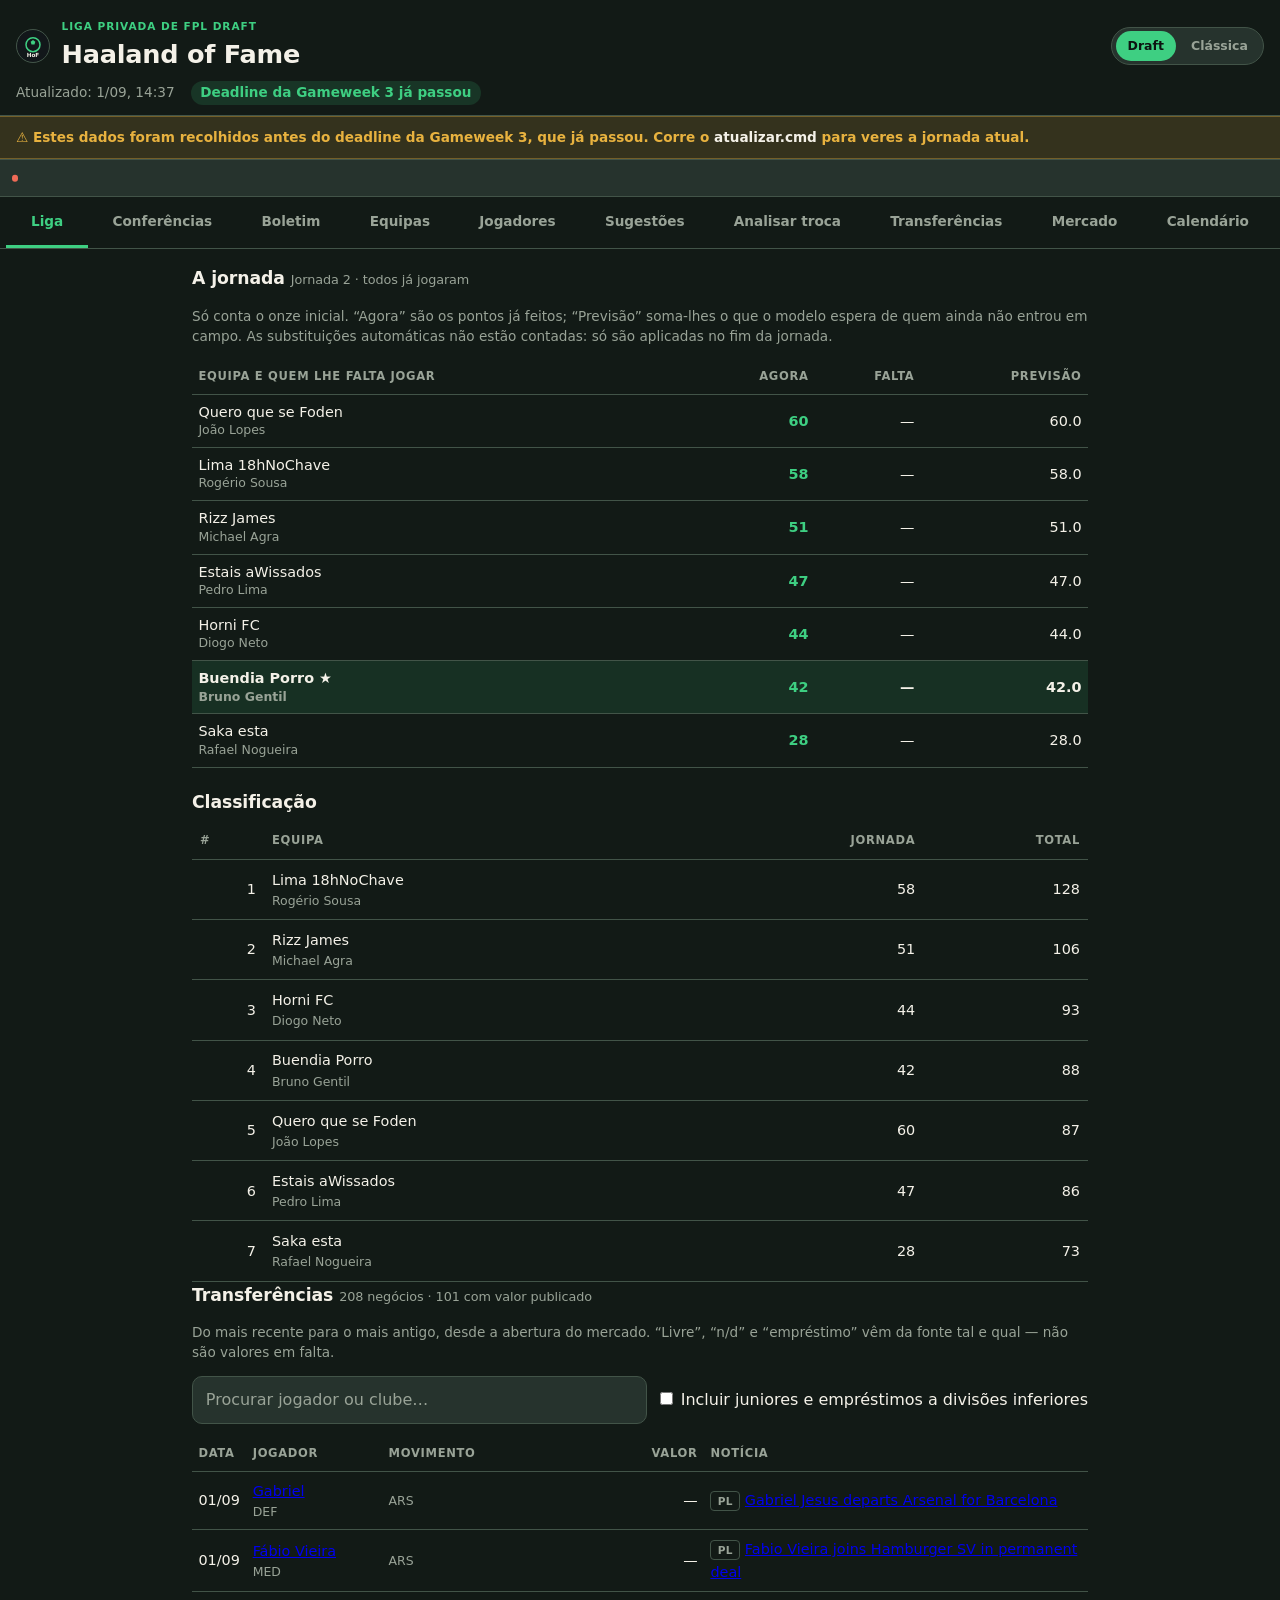
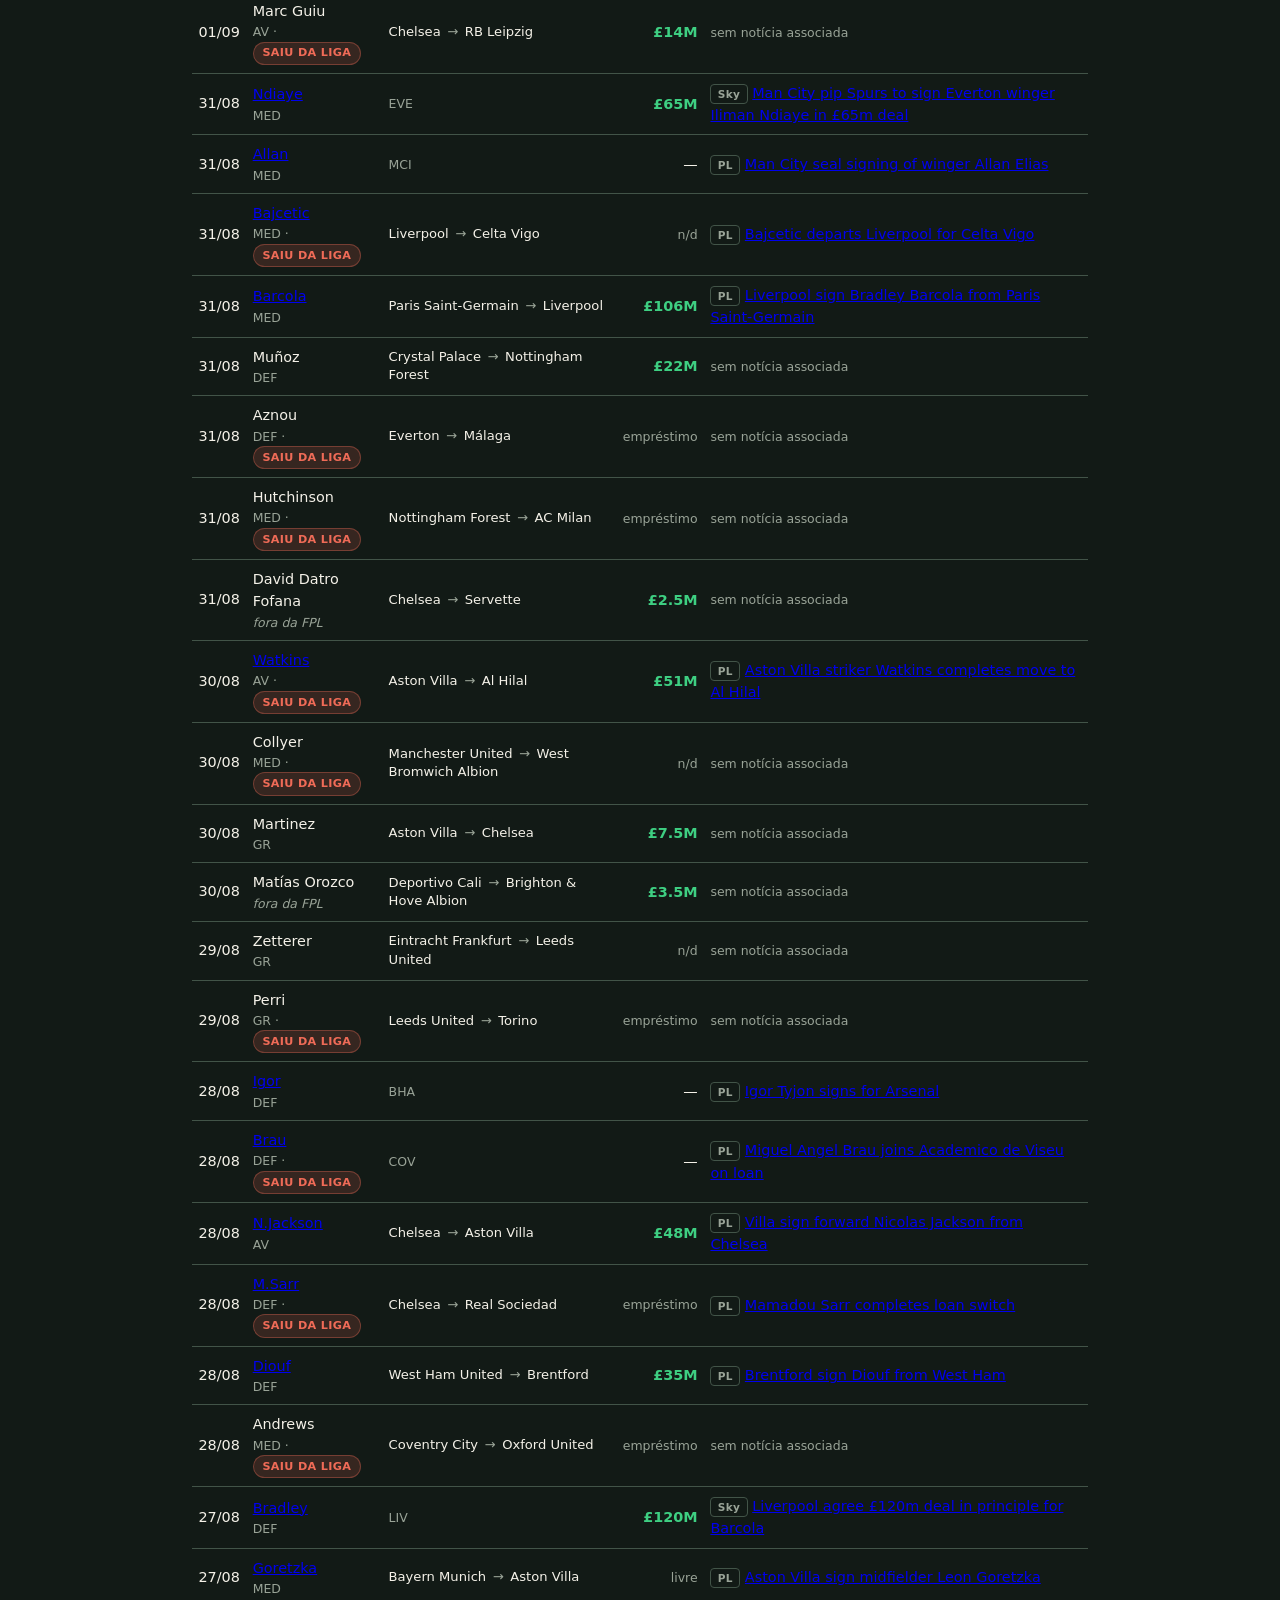
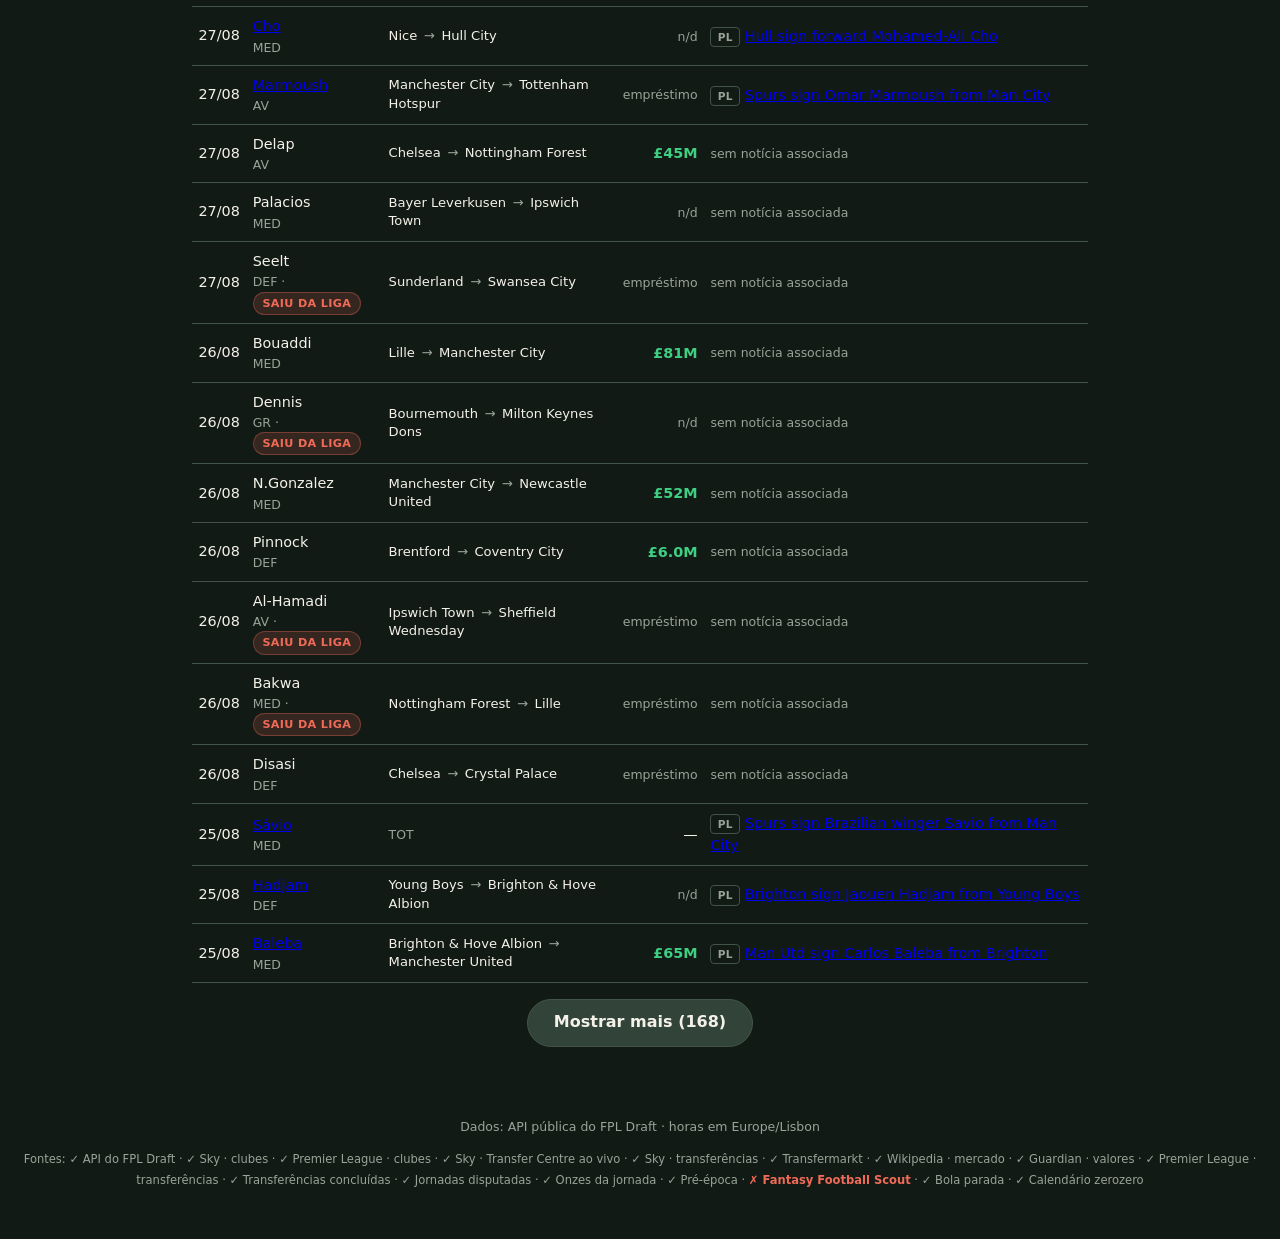
==== commit e345d3bc: "Revisao visual: o fundo era azul, o relvado nao se via, e a cor nao dizia nada Usada a skill standou" ====
--- a/site/index.html
+++ b/site/index.html
@@ -5,7 +5,7 @@
 <meta name="viewport" content="width=device-width, initial-scale=1">
 <title>Haaland of Fame · FPL Draft</title>
 <meta name="description" content="Dashboard da liga de FPL Draft">
-<link rel="stylesheet" href="styles.css?v=54">
+<link rel="stylesheet" href="styles.css?v=57">
 <link rel="manifest" href="manifest.webmanifest">
 <meta name="theme-color" content="#12171a">
 <meta name="apple-mobile-web-app-capable" content="yes">
@@ -401,7 +401,7 @@
   <p class="fontes" id="estado-fontes"></p>
 </footer>
 
-<script src="app.js?v=54"></script>
+<script src="app.js?v=57"></script>
 
 </body>
 </html>
--- a/site/styles.css
+++ b/site/styles.css
@@ -15,17 +15,29 @@
    ========================================================================== */
 
 :root {
-  --fundo: #12171a;
-  --painel: #1b2420;
-  --painel-2: #232f28;
-  --texto: #f4f1e8;
-  --texto-2: #99a397;
+  /* Superfícies, todas na mesma família de matiz (138-152°). O fundo esteve
+     três semanas a 203° — azul frio de ecrã, exactamente o que o cabeçalho
+     acima diz recusar, e na maior área da aplicação. Medido e corrigido. */
+  --fundo: #121a16;       /* matiz 150 */
+  --painel: #26332d;      /* 1.34:1 contra o fundo */
+  --painel-2: #32443a;    /* 1.71:1 */
+  --borda: #425448;       /* 2.19:1 — os cartões tinham contorno a 1.38:1 e não se liam */
+  --texto: #f4f1e8;       /* 15.7:1 sobre o fundo */
+  --texto-2: #99a397;     /* 6.8:1 */
   --texto-fraco: #99a397; /* alias: algumas regras antigas já assumiam este nome */
   --acento: #3ecf82;      /* relva */
   --aviso: #e8b23f;       /* ouro do "Hall of Fame" */
   --perigo: #ef6b57;      /* coral — mais quente que um vermelho de alarme */
-  --borda: #2c362f;
   --foco: #6fb8ff;        /* só o anel de foco: fora da paleta de propósito, para se destacar */
+
+  /* O relvado é o único plano iluminado do produto. Não é decoração a mais:
+     é o que faz o onze ser o sítio onde o olho pousa primeiro, que é o que a
+     promessa dos três segundos exige. As faixas ficam a 1.44:1 entre si —
+     estavam a 1.09:1, dentro do ruído de compressão de um JPEG. */
+  --relva: #3b5d4c;       /* 2.41:1 contra o fundo */
+  --relva-clara: #4c7762; /* 3.48:1 */
+  --chip: #141f1a;        /* o cartão é escuro SOBRE a relva: 3.3:1 contra ela,
+                             e o texto secundário fica a 6.5:1 em vez de 1.95:1 */
   --sombra: 0 4px 14px rgba(0, 0, 0, 0.32);
   --raio: 10px;
   --raio-lg: 14px;
@@ -432,40 +444,108 @@
    a sério (faixas cortadas, círculo central, linha de meio-campo) porque
    isto já É uma folha de equipa, não precisa de fingir ser outra coisa. */
 .campo {
-  --linha-campo: color-mix(in srgb, var(--texto) 14%, transparent);
-  background-color: var(--painel);
+  --linha-campo: color-mix(in srgb, #ffffff 26%, transparent);
+  background-color: var(--relva);
   background-image:
     radial-gradient(circle at 50% 50%,
-      transparent 2.3rem, var(--linha-campo) 2.3rem 2.4rem, transparent 2.4rem),
-    linear-gradient(0deg, var(--linha-campo) 0 1px, transparent 1px),
+      transparent 3.1rem, var(--linha-campo) 3.1rem 3.2rem, transparent 3.2rem),
+    linear-gradient(0deg, var(--linha-campo) 0 2px, transparent 2px),
     repeating-linear-gradient(180deg,
-      color-mix(in srgb, var(--acento) 8%, var(--painel)) 0 2.6rem,
-      color-mix(in srgb, var(--acento) 3%, var(--painel)) 2.6rem 5.2rem);
+      var(--relva-clara) 0 2.6rem, var(--relva) 2.6rem 5.2rem);
   background-position: center, center, center;
   background-repeat: no-repeat, no-repeat, repeat;
-  background-size: auto, 100% 1px, auto;
-  border: 1px solid var(--borda);
+  background-size: auto, 100% 2px, auto;
+  /* Contorno claro: o campo é o plano iluminado, por isso a aresta dele não
+     pode ser a mesma borda escura do resto do chroma. */
+  border: 1px solid color-mix(in srgb, #ffffff 22%, transparent);
   border-radius: var(--raio-lg);
-  padding: 0.9rem 0.5rem;
+  padding: 1.1rem 0.6rem;
   display: grid;
-  gap: 0.55rem;
+  gap: 0.6rem;
   box-shadow: var(--sombra);
-}
-.linha-campo { display: flex; flex-wrap: wrap; justify-content: center; gap: 0.4rem; }
+  /* Um campo com a formação na vertical e as faixas na horizontal não pode ser
+     uma caixa de correio: no ecrã largo chegava a 3.95:1. Limitado, fica perto
+     de 2:1 e sobra largura para os nomes — a 544px cada cartão tem 109px e
+     nenhum nome quebra. */
+  max-width: 34rem;
+  margin-inline: auto;
+}
+/* `wrap` partia a formação: a 390px os cinco defesas quebravam para 4+1, e o
+   desenho dizia 1-4-1-4-1 dez píxeis abaixo de um rótulo que dizia 5-4-1. É a
+   família de defeito que mais custa a este projeto — texto a contradizer o
+   que está ao lado. Os cartões encolhem; a linha mantém a contagem. */
+.linha-campo {
+  display: flex;
+  flex-wrap: nowrap;
+  justify-content: center;
+  gap: 0.35rem;
+  min-width: 0;
+}
 .chip {
   display: inline-flex;
   flex-direction: column;
   align-items: center;
-  background: var(--painel);
-  border: 1px solid var(--borda);
-  border-radius: 8px;
-  padding: 0.3rem 0.5rem;
-  min-width: 4.6rem;
+  background: var(--chip);
+  border: 1px solid color-mix(in srgb, #000000 35%, transparent);
+  border-radius: 7px;
+  padding: 0.3rem 0.45rem;
+  min-width: 0;
   position: relative;
-  box-shadow: 0 2px 6px rgba(0, 0, 0, 0.3);
+  box-shadow: 0 2px 8px rgba(0, 0, 0, 0.45);
+}
+/* Largura igual para todos. Com `flex: 0 1 auto` o navegador encolhe cada
+   cartão em proporção ao conteúdo, o que aperta os nomes curtos para poupar os
+   longos — e o "Araujo", que cabia à vontade, perdia a última letra para a
+   linha de baixo. Repartido em partes iguais, só o nome mais longo da linha
+   quebra. Ler-se como uma folha de equipa alinhada é um bónus. */
+.linha-campo .chip { flex: 1 1 0; max-width: 7rem; overflow: hidden; }
+/* A aresta esquerda marca **só a excepção**. Apto não leva marca nenhuma.
+   A primeira versão pintava os onze cartões de verde — e como quase sempre
+   está toda a gente apta, a cor carregava zero informação e habituava o olho
+   a ignorá-la. Com o normal em silêncio, uma única aresta dourada no meio de
+   onze cartões limpos é impossível de não ver, que é o que a promessa dos
+   três segundos exige. Só os cartões onde o estado foi calculado a podem ter. */
+.chip.sev-warn { border-left: 3px solid var(--aviso); padding-left: calc(0.45rem - 2px); }
+.chip.sev-bad { border-left: 3px solid var(--perigo); padding-left: calc(0.45rem - 2px); }
+/* A escala que faltava. Todas as alturas de maiúscula do produto estavam entre
+   7px e 12px — amplitude de 1.7:1 — e um rótulo de separador competia com o
+   número da jornada. Não é preciso fonte nenhuma para corrigir isto: é peso,
+   tamanho e tracking, que é o que a tese do projeto diz que carrega a
+   identidade, e que não estava a ser usado. */
+#xi-resumo { display: inline-flex; align-items: baseline; gap: 0.45rem; }
+.xi-total {
+  font-size: 2.4rem;
+  font-weight: 800;
+  line-height: 1;
+  letter-spacing: -0.02em;
+  font-variant-numeric: tabular-nums;
+  color: var(--texto);
+}
+.xi-total-rot {
+  font-size: 0.66rem;
+  font-weight: 700;
+  text-transform: uppercase;
+  letter-spacing: 0.09em;
+  line-height: 1.35;
+  color: var(--texto-2);
 }
 .chip-nome { font-size: 0.8rem; font-weight: 700; }
-.chip-info { font-size: 0.68rem; color: var(--texto-2); }
+.chip-info { font-size: 0.68rem; color: var(--texto-2); white-space: nowrap; }
+/* Medido a 390px: os cinco nomes da linha de defesa somam 279px, o chroma dos
+   cartões 70px e os espaços 22px — 371px contra os 358px disponíveis. Falhava
+   por 13px. A 0.70rem passam a somar 264px e cabem todos **inteiros**, que é o
+   que interessa: truncar seria pior do que quebrar ("Bo…" tanto é o Bogle como
+   o Bowen), e um nome ambíguo numa folha de equipa não serve para nada.
+   A quebra fica como rede para um plantel com nomes ainda mais longos. */
+.linha-campo .chip-nome {
+  font-size: 0.7rem;
+  line-height: 1.2;
+  text-align: center;
+  overflow-wrap: anywhere;
+}
+.linha-campo .chip { padding: 0.28rem 0.35rem; justify-content: center; }
+.linha-campo .chip-info { font-size: 0.64rem; }
+.linha-campo { align-items: stretch; }
 .chip .estado { position: absolute; top: -0.4rem; right: -0.4rem; padding: 0.05rem 0.35rem; }
 #xi-banco { margin-top: 0.45rem; }
 #xi-banco strong { color: var(--texto); }
@@ -581,7 +661,10 @@
   box-shadow: var(--sombra);
 }
 .jogo-linha { display: flex; align-items: baseline; gap: 0.5rem; flex-wrap: wrap; }
-.jogo-linha .hora { font-weight: 800; font-variant-numeric: tabular-nums; color: var(--acento); }
+/* A hora era verde. O verde nesta app quer dizer "disponível" — gastá-lo num
+   relógio esvazia-o de significado em todo o lado, e um relógio não precisa de
+   cor para ser encontrado: peso e algarismos tabulares chegam. */
+.jogo-linha .hora { font-weight: 800; font-variant-numeric: tabular-nums; color: var(--texto); }
 .jogo-linha .equipas { font-size: 0.9rem; font-weight: 600; }
 .jogo-linha .gw { margin-left: auto; color: var(--texto-2); font-size: 0.72rem; }
 .jogo-jogadores { justify-content: flex-start; margin-top: 0.5rem; }
@@ -681,12 +764,26 @@
    para mostrar, e uma cor por competição colidia com o vocabulário do site
    (verde disponível, dourado a vigiar, coral fora). */
 .cal-jogo.fora-pl { border-radius: 50%; background: transparent; color: var(--texto); }
+/* O sombreado da congestão media 1.28:1 a 1.41:1 contra o fundo — abaixo do
+   mínimo de 3:1 para um objecto gráfico — e os três níveis ficavam dentro de
+   0.13 de rácio uns dos outros, ou seja, uma mancha só. Subidos, separam-se.
+   Continua a ser dourado porque dourado é "a vigiar" neste sistema, e um
+   calendário apertado é exactamente isso. */
 .cal-troco {
   position: absolute; top: 0; bottom: 0; border-radius: 3px;
-  background: color-mix(in srgb, var(--aviso) 10%, transparent);
-}
-.cal-troco.n4 { background: color-mix(in srgb, var(--aviso) 18%, transparent); }
-.cal-troco.n5 { background: color-mix(in srgb, var(--perigo) 20%, transparent); }
+  background: color-mix(in srgb, var(--aviso) 22%, transparent);
+}
+.cal-troco.n4 { background: color-mix(in srgb, var(--aviso) 36%, transparent); }
+.cal-troco.n5 { background: color-mix(in srgb, var(--perigo) 38%, transparent); }
+/* Legenda com a amostra a sério. O marcador é o mesmo elemento da grelha, só
+   que estático em vez de posicionado — assim nunca pode divergir dela. */
+#cal-legenda { display: flex; flex-wrap: wrap; gap: 0.35rem 0.9rem; align-items: center; }
+.cal-leg { display: inline-flex; align-items: center; gap: 0.35rem; white-space: nowrap; }
+.cal-leg .cal-jogo { position: static; transform: none; cursor: default; flex: none; }
+.cal-leg-troco {
+  width: 1.6rem; height: 1.05rem; border-radius: 3px; flex: none;
+  background: color-mix(in srgb, var(--aviso) 22%, transparent);
+}
 /* Detalhe do jogo clicado, por baixo da linha do tempo (não em `title`, que
    em ecrã tátil nunca aparece). */
 .cal-detalhe { margin-top: 0.6rem; padding-top: 0.5rem; border-top: 1px solid var(--borda); }
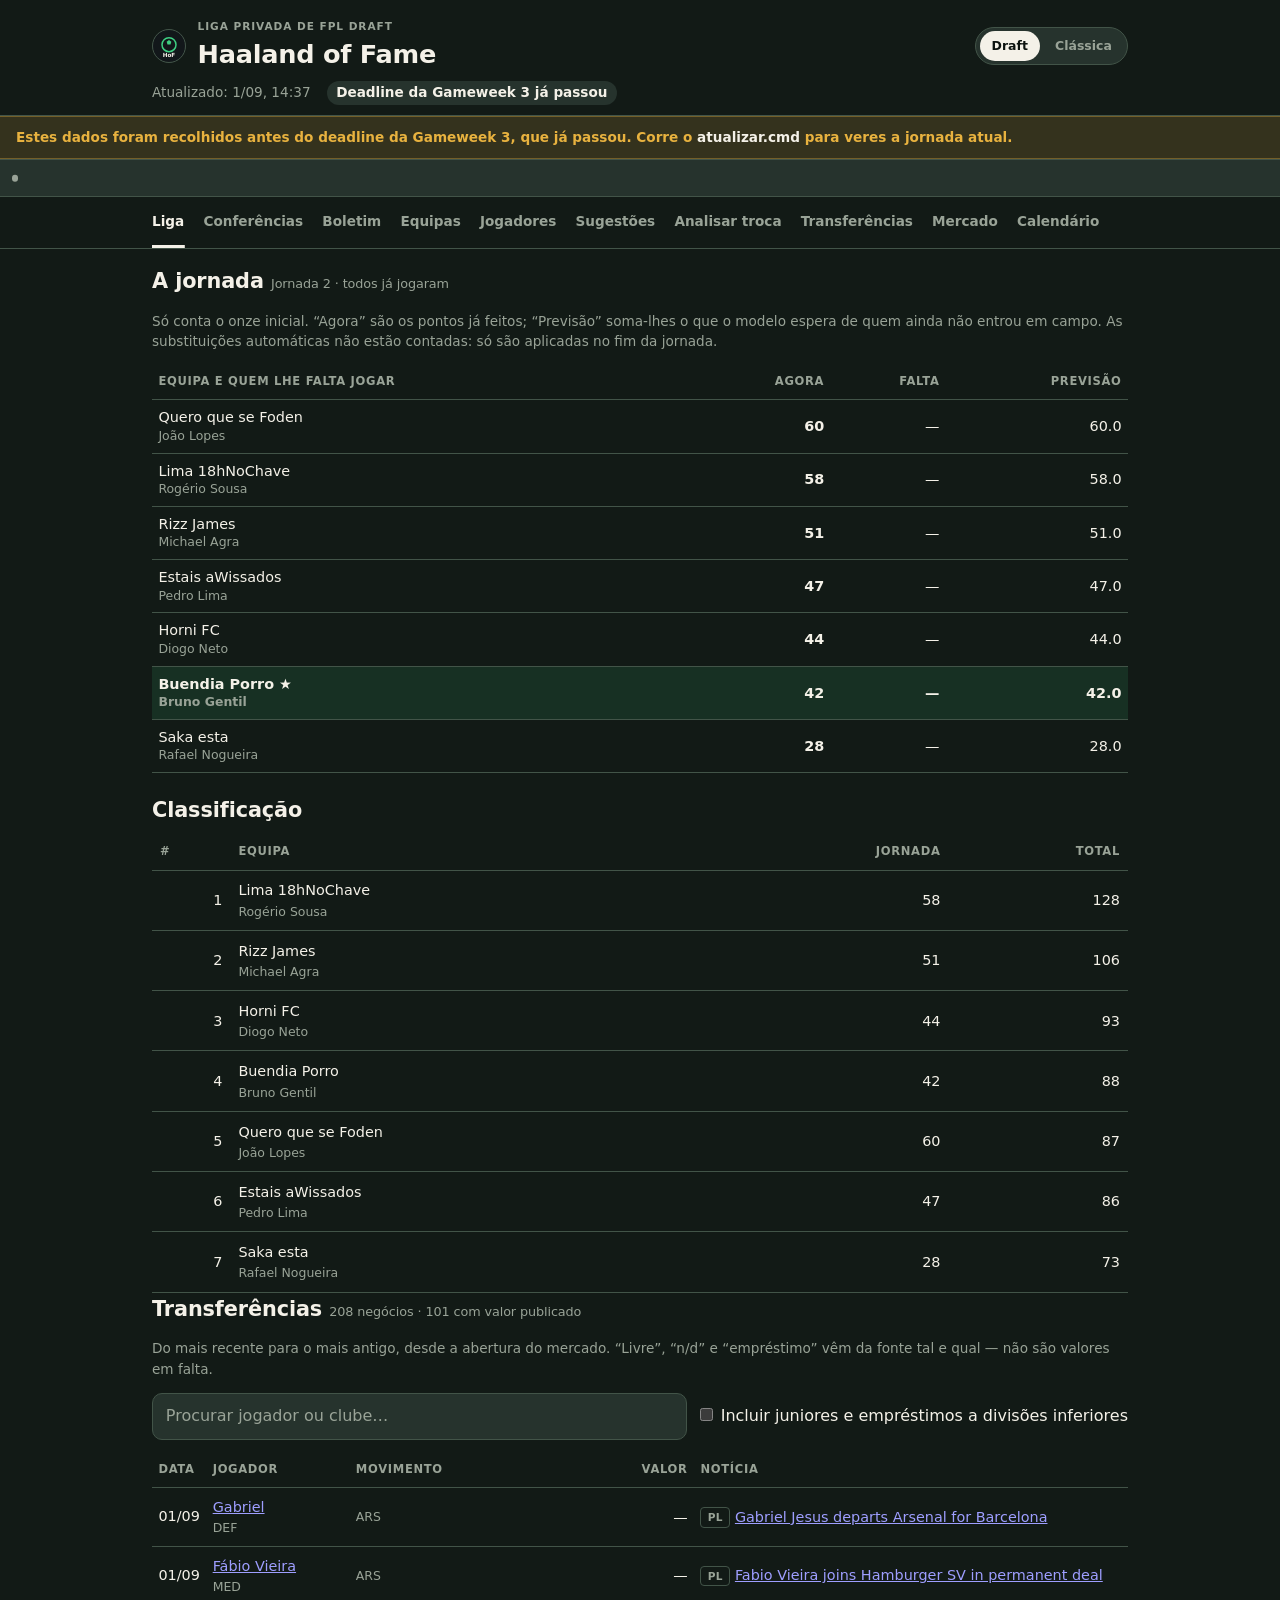
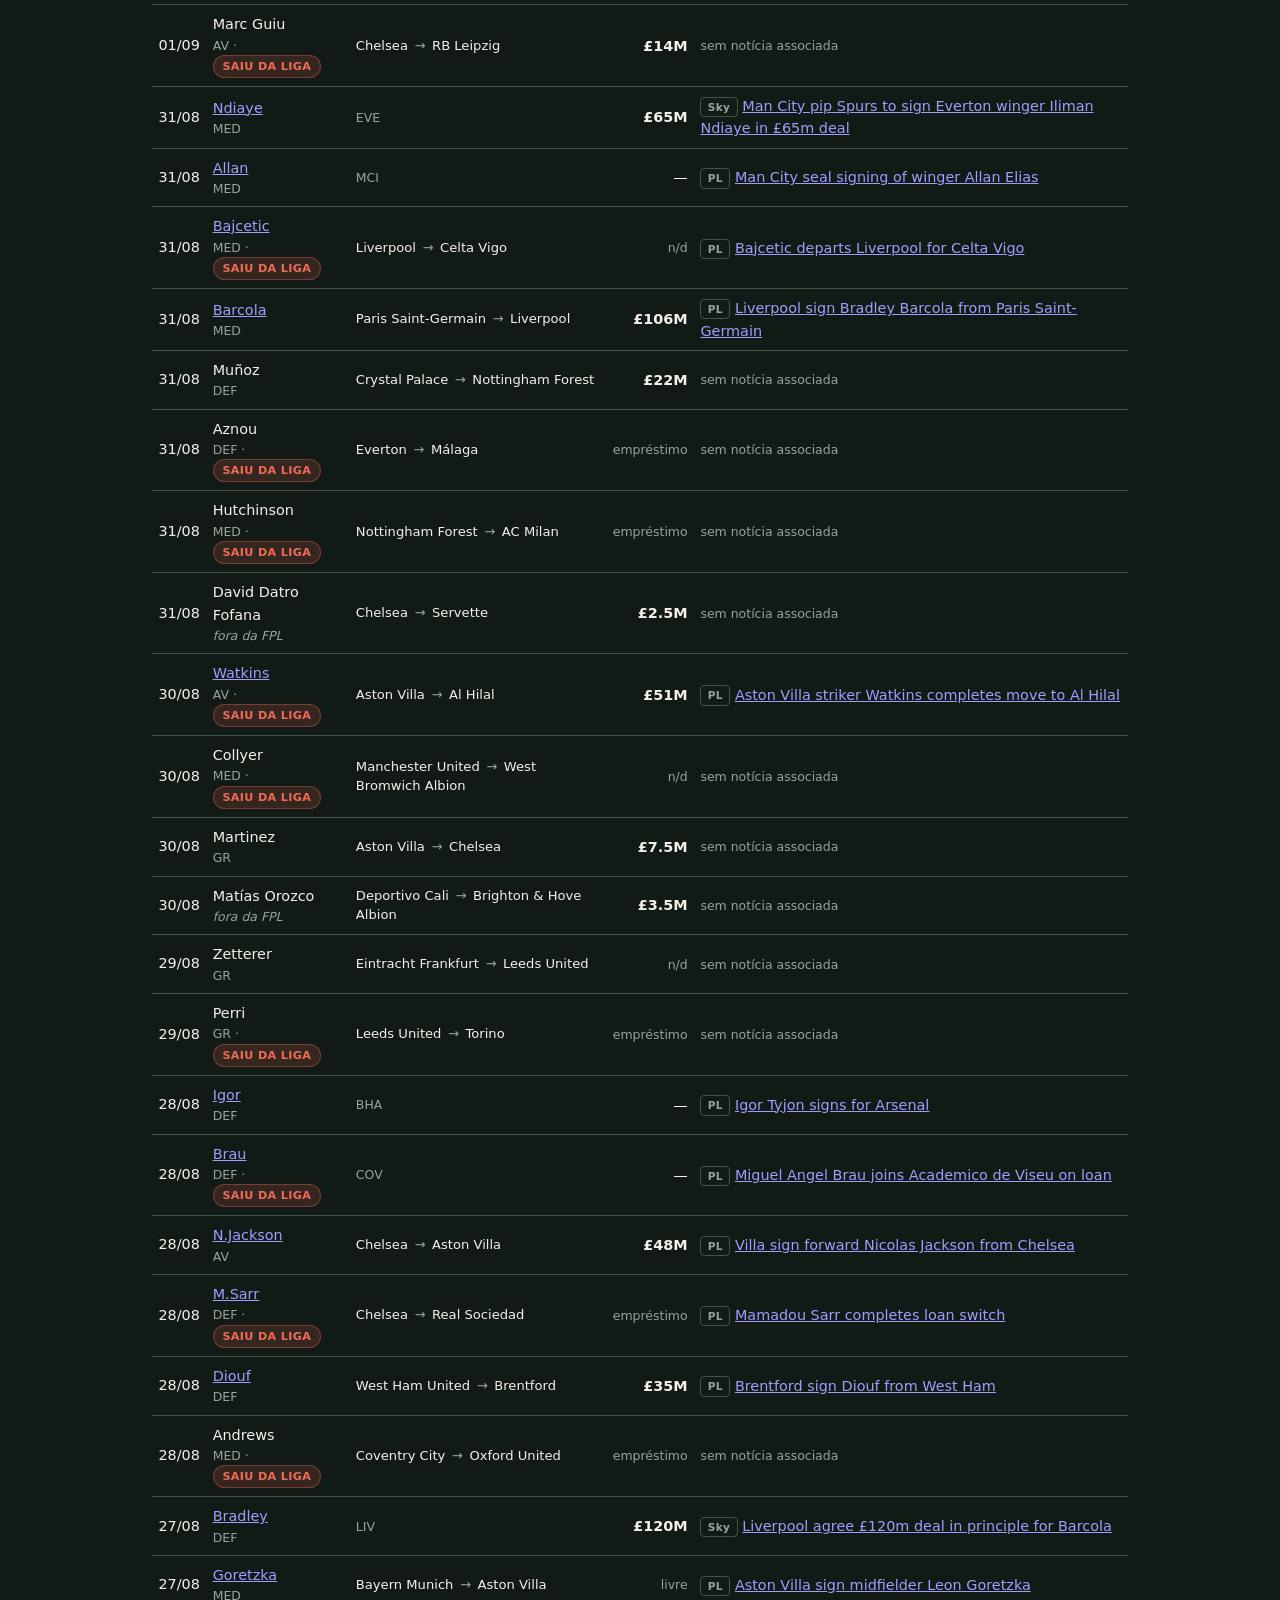
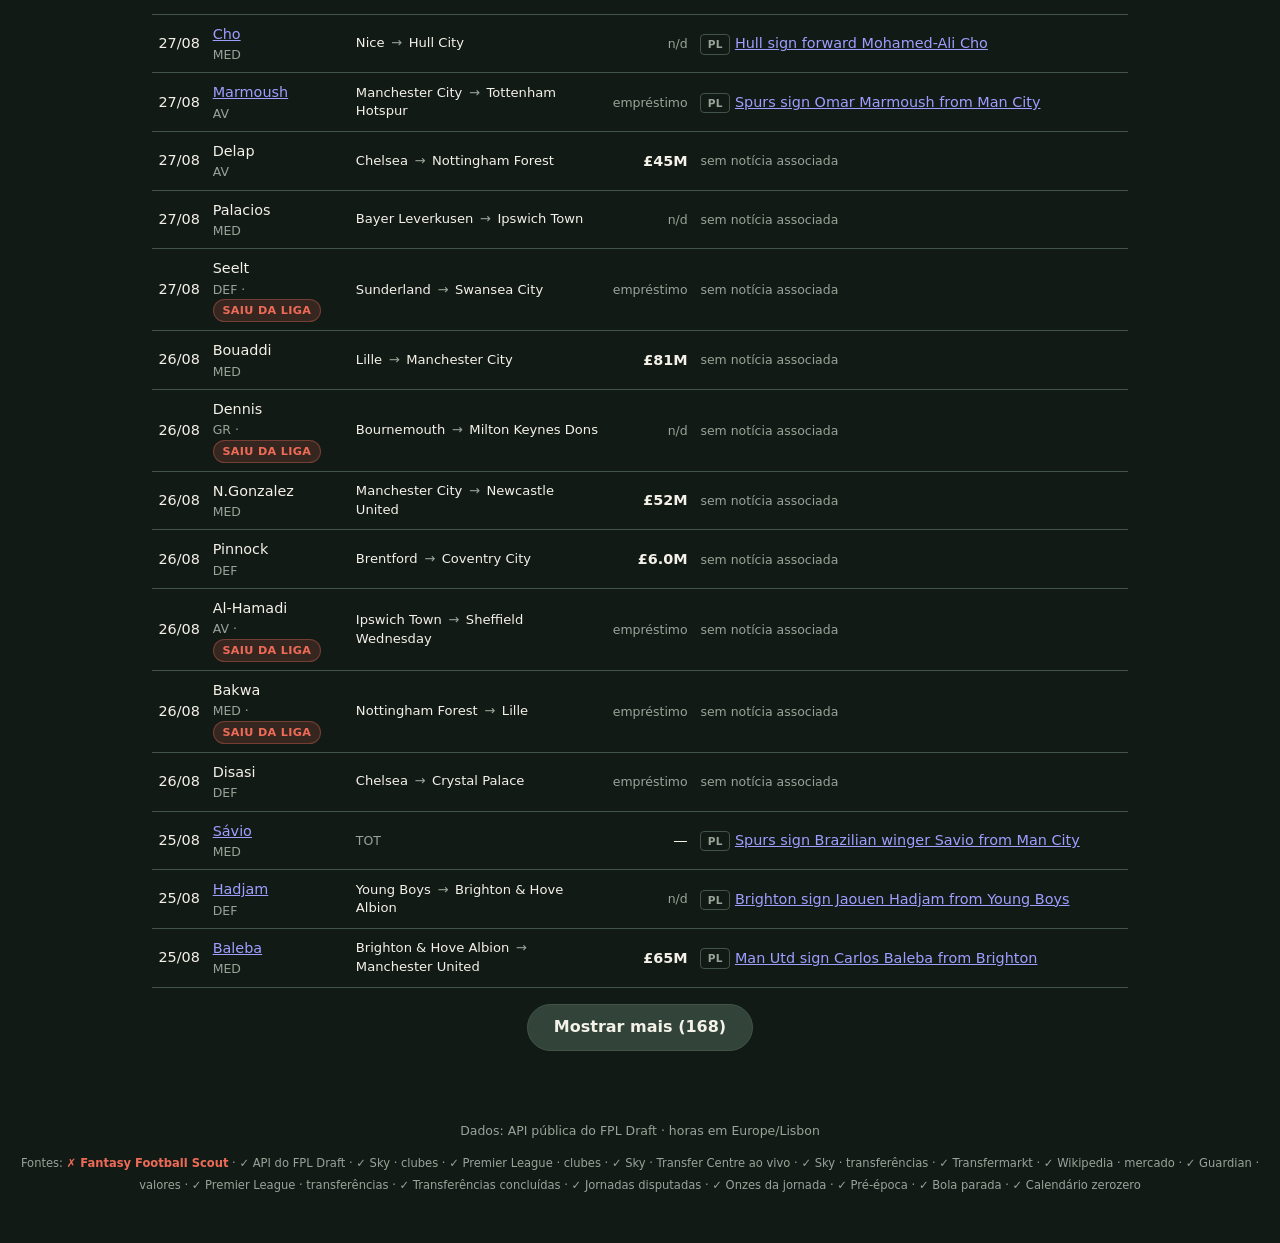
==== commit c67fd1e2: "Calendario por jornada, uma so margem, e a suite de testes que abortava a meio Feito o que ficou reg" ====
--- a/site/index.html
+++ b/site/index.html
@@ -5,7 +5,7 @@
 <meta name="viewport" content="width=device-width, initial-scale=1">
 <title>Haaland of Fame · FPL Draft</title>
 <meta name="description" content="Dashboard da liga de FPL Draft">
-<link rel="stylesheet" href="styles.css?v=57">
+<link rel="stylesheet" href="styles.css?v=58">
 <link rel="manifest" href="manifest.webmanifest">
 <meta name="theme-color" content="#12171a">
 <meta name="apple-mobile-web-app-capable" content="yes">
@@ -131,7 +131,7 @@
     </form>
     <p class="nota" id="contagem-jogadores" role="status"></p>
     <table class="tabela" id="tabela-jogadores">
-      <thead><tr><th>Jogador</th><th>Pos</th><th class="num">Pts</th><th class="num">Pts/J</th><th>Dono</th></tr></thead>
+      <thead><tr><th>Jogador</th><th>Pos</th><th class="num" title="Pontos já feitos esta época">Total</th><th class="num" title="Pontos esperados por jornada">Pts/J</th><th>Dono</th></tr></thead>
       <tbody></tbody>
     </table>
     <button type="button" class="mostrar-mais" id="mostrar-mais" hidden>Mostrar mais</button>
@@ -140,6 +140,10 @@
     <h2 class="sec-titulo" id="sug-titulo">Sugestões</h2>
     <p class="nota" id="sug-contexto"></p>
     <p class="aviso-jornada" id="sug-jornada" hidden></p>
+
+    <h3 class="sub-titulo">Onze inicial sugerido <span id="xi-resumo" class="sub-total"></span></h3>
+    <div class="campo" id="xi-campo"></div>
+    <div class="banco" id="xi-banco"></div>
 
     <form class="filtros" id="form-janela" autocomplete="off">
       <label class="visually-hidden" for="janela">Janela do calendário</label>
@@ -150,10 +154,6 @@
       </select>
     </form>
     <p class="nota" id="janela-nota"></p>
-
-    <h3 class="sub-titulo">Onze inicial sugerido <span id="xi-resumo" class="sub-total"></span></h3>
-    <div class="campo" id="xi-campo"></div>
-    <p class="nota" id="xi-banco"></p>
 
     <div data-modo="classica" hidden>
       <p class="aviso-jornada" id="aviso-plantel" hidden></p>
@@ -208,7 +208,6 @@
     </div>
 
     <h3 class="sub-titulo">Próximos jogos <span id="proximos-resumo" class="sub-total"></span></h3>
-    <p class="nota">Quando é que os teus jogadores entram em campo, hora de Lisboa.</p>
     <div id="proximos-jogos"></div>
 
     <h3 class="sub-titulo">Utilização recente <span id="uso-resumo" class="sub-total"></span></h3>
@@ -371,7 +370,6 @@
   <section id="painel-cal" role="tabpanel" aria-labelledby="tab-cal" hidden>
     <h2 class="sec-titulo">Calendário</h2>
     <p class="nota" id="cal-intro"></p>
-    <p class="aviso-jornada" id="cal-aviso" hidden></p>
     <div class="filtros" id="cal-filtros">
       <div class="filtros-linha">
         <label class="visually-hidden" for="cal-horizonte">Horizonte do calendário</label>
@@ -389,10 +387,11 @@
       </div>
       <label class="check"><input type="checkbox" id="cal-todos"> Mostrar os 20 clubes</label>
     </div>
-    <p class="nota" id="cal-nota"></p>
     <div class="cal-grafico" id="cal-grafico"></div>
     <ul class="cal-lista" id="cal-lista"></ul>
     <p class="nota" id="cal-legenda"></p>
+    <p class="nota" id="cal-nota"></p>
+    <p class="nota" id="cal-aviso" hidden></p>
   </section>
 </main>
 
@@ -401,7 +400,7 @@
   <p class="fontes" id="estado-fontes"></p>
 </footer>
 
-<script src="app.js?v=57"></script>
+<script src="app.js?v=58"></script>
 
 </body>
 </html>
--- a/site/styles.css
+++ b/site/styles.css
@@ -15,6 +15,9 @@
    ========================================================================== */
 
 :root {
+  /* Os controlos nativos (caixa de verificação, listas, barras de scroll)
+     vinham em claro: uma caixa branca no meio do ecrã escuro. */
+  color-scheme: dark;
   /* Superfícies, todas na mesma família de matiz (138-152°). O fundo esteve
      três semanas a 203° — azul frio de ecrã, exactamente o que o cabeçalho
      acima diz recusar, e na maior área da aplicação. Medido e corrigido. */
@@ -39,6 +42,11 @@
   --chip: #141f1a;        /* o cartão é escuro SOBRE a relva: 3.3:1 contra ela,
                              e o texto secundário fica a 6.5:1 em vez de 1.95:1 */
   --sombra: 0 4px 14px rgba(0, 0, 0, 0.32);
+  /* Uma só largura e uma só margem esquerda para cabeçalho, separadores e
+     painéis. Eram quatro (16, 62, 185 e 145px a 1280), e o conteúdo saltava
+     40px ao entrar no Calendário. 63rem é o que a grelha de 12 jornadas pede. */
+  --largura: 63rem;
+  --margem: max(1rem, calc((100% - var(--largura)) / 2 + 1rem));
   --raio: 10px;
   --raio-lg: 14px;
 }
@@ -76,7 +84,7 @@
 }
 
 /* Cabeçalho */
-.topo { padding: 1.1rem 1rem 0.6rem; border-bottom: 1px solid var(--borda); }
+.topo { padding: 1.1rem var(--margem) 0.6rem; border-bottom: 1px solid var(--borda); }
 .topo-linha { display: flex; align-items: center; gap: 0.7rem; flex-wrap: wrap; }
 .crest {
   width: 2.15rem;
@@ -93,7 +101,7 @@
   font-weight: 700;
   text-transform: uppercase;
   letter-spacing: 0.09em;
-  color: var(--acento);
+  color: var(--texto-2);
 }
 .topo h1 {
   margin: 0;
@@ -114,14 +122,17 @@
   align-items: center;
 }
 .countdown {
-  color: var(--acento);
+  color: var(--texto);
   font-weight: 700;
   font-variant-numeric: tabular-nums;
-  background: color-mix(in srgb, var(--acento) 15%, transparent);
+  background: var(--painel);
   border-radius: 999px;
   padding: 0.1rem 0.6rem;
 }
+/* Neutra enquanto há tempo; dourada no último dia; coral nas últimas 3 horas. */
+.countdown.alerta { color: var(--aviso); background: color-mix(in srgb, var(--aviso) 16%, transparent); }
 .countdown.urgente { color: var(--perigo); background: color-mix(in srgb, var(--perigo) 18%, transparent); }
+.velho { color: var(--aviso); font-weight: 700; }
 
 /* Ticker de notícias — pensado como uma faixa de resultados ao vivo: o ponto
    antes do texto é o único sinal "on air", sem animação própria (a única
@@ -144,7 +155,7 @@
   height: 0.4rem;
   transform: translateY(-50%);
   border-radius: 50%;
-  background: var(--perigo);
+  background: var(--texto-2);
 }
 .ticker-track { display: inline-block; padding-left: 100%; animation: desfilar 60s linear infinite; }
 .ticker:hover .ticker-track,
@@ -165,16 +176,25 @@
 .tabs {
   display: flex;
   border-bottom: 1px solid var(--borda);
-  padding: 0 0.4rem;
+  /* O texto do primeiro separador alinha com o conteúdo: margem menos o
+     padding do próprio botão. */
+  padding: 0 calc(var(--margem) - 0.6rem);
   position: sticky;
   top: 0;
   background: var(--fundo);
   z-index: 2;
   overflow-x: auto;
+  scrollbar-width: thin;
+}
+/* No telemóvel a barra de scroll dos separadores fazia um segundo traço
+   cinzento por baixo do do separador ativo. Arrasta-se com o dedo. */
+@media (max-width: 39.99rem) {
+  .tabs { scrollbar-width: none; }
+  .tabs::-webkit-scrollbar { display: none; }
 }
 .tabs [role="tab"] {
   font-size: 0.8rem;
-  flex: 1 0 auto;
+  flex: 0 0 auto;
   min-width: 0;
   background: none;
   border: none;
@@ -187,12 +207,16 @@
   transition: color 0.15s ease, border-color 0.15s ease;
 }
 .tabs [role="tab"]:hover { color: var(--texto); }
+/* O separador ativo era verde, e o verde nesta app quer dizer "disponível".
+   Fica creme, e o traço só por baixo da palavra: ocupava o botão inteiro,
+   mais largo do que o rótulo e descentrado dele. */
 .tabs [role="tab"][aria-selected="true"] {
-  color: var(--acento);
-  border-bottom-color: var(--acento);
-}
-
-main { padding: 1rem; max-width: 58rem; margin: 0 auto; }
+  color: var(--texto);
+  background: linear-gradient(currentColor, currentColor) no-repeat center bottom / calc(100% - 1.2rem) 3px;
+  background-origin: border-box;
+}
+
+main { padding: 1rem; max-width: var(--largura); margin: 0 auto; }
 
 /* Tabelas */
 .tabela { width: 100%; border-collapse: collapse; font-size: 0.9rem; }
@@ -222,6 +246,9 @@
 }
 .estado.warn { background: color-mix(in srgb, var(--aviso) 16%, transparent); color: var(--aviso); border-color: color-mix(in srgb, var(--aviso) 35%, transparent); }
 .estado.bad { background: color-mix(in srgb, var(--perigo) 16%, transparent); color: var(--perigo); border-color: color-mix(in srgb, var(--perigo) 35%, transparent); }
+/* Informação sem juízo (um valor de transferência, um cargo de bola parada,
+   um lugar na tabela): não é verde, porque não diz nada sobre jogar. */
+.estado.info { background: var(--painel-2); color: var(--texto); border-color: var(--borda); }
 .estado.ok { background: color-mix(in srgb, var(--acento) 15%, transparent); color: var(--acento); border-color: color-mix(in srgb, var(--acento) 35%, transparent); }
 
 /* Boletim */
@@ -260,6 +287,9 @@
 
 /* Filtros */
 .filtros { display: grid; gap: 0.55rem; margin-bottom: 0.8rem; }
+/* O seletor da janela governa o que vem abaixo do onze (livres, trocas,
+   projeções), não o onze: fica por baixo dele, e do tamanho do que diz. */
+#form-janela { max-width: 22rem; margin: 1.5rem 0 0.2rem; }
 /* Linha própria: no ecrã largo o .filtros é de duas colunas, e uma fila de
    botões na segunda esmagava a caixa de procura para 140px. */
 .filtros-botoes {
@@ -397,19 +427,38 @@
 .wire li.mencao { background: color-mix(in srgb, var(--perigo) 10%, transparent); border-radius: 6px; padding-left: 0.45rem; }
 
 /* Projeções */
-.tabela .forte { font-weight: 800; color: var(--acento); }
+.tabela .forte { font-weight: 800; color: var(--texto); }
+.tabela .atras { color: var(--texto-2); }
 .sub-total { font-weight: 500; font-size: 0.8rem; color: var(--texto-2); }
+.sec-titulo { font-size: 1.3rem; }
 .tabela-proj th, .tabela-proj td { padding: 0.5rem 0.4rem; }
 .tabela-proj td:first-child { line-height: 1.35; }
 .fx { display: inline-block; padding: 0.02rem 0.32rem; border-radius: 4px; font-size: 0.68rem; font-weight: 700; }
-.fx.d1, .fx.d2 { background: color-mix(in srgb, var(--acento) 20%, transparent); color: var(--acento); }
-.fx.d3 { background: var(--painel-2); color: var(--texto-2); }
-.fx.d4, .fx.d5 { background: color-mix(in srgb, var(--perigo) 18%, transparent); color: var(--perigo); }
+/* Dificuldade do adversário — a mesma escala nas projeções e no Calendário.
+   Eram duas: o Calendário pintava a 4 de dourado e as projeções de coral, e o
+   dourado já quer dizer "a vigiar" no resto da app. Ficam verde (fácil) e
+   coral (difícil), que é a convenção de qualquer tabela de jogos de fantasy,
+   e a 5 passa a cheia para se separar da 4 — estavam iguais. */
+.fx.d1, .fx.d2, .cal-jogo.d2 { background: color-mix(in srgb, var(--acento) 18%, transparent); color: var(--acento); }
+/* O neutro sem preenchimento: cinzento sobre --painel-2 dava 3.97:1, abaixo
+   dos 4.5:1 para texto deste tamanho, e é a dificuldade de 45% dos jogos. Só
+   contorno, o texto fica a 6.8:1 sobre o fundo e a 5.0:1 sobre um painel. */
+.fx.d3, .cal-jogo.d3 { background: transparent; color: var(--texto-2); }
+.fx.d3 { box-shadow: inset 0 0 0 1px var(--borda); }
+.fx.d4, .cal-jogo.d4 { background: color-mix(in srgb, var(--perigo) 16%, transparent); color: var(--perigo); }
+.fx.d5, .cal-jogo.d5 { background: var(--perigo); color: #1a0d0a; border-color: var(--perigo); }
 .explicacao { margin-bottom: 1rem; }
 .explicacao .corpo p { font-size: 0.85rem; margin: 0.55rem 0; line-height: 1.55; }
 
 /* Sugestões */
-.sub-titulo { font-size: 0.95rem; font-weight: 800; margin: 1.2rem 0 0.4rem; }
+/* Títulos de secção em maiúsculas pequenas com tracking, como o briefing diz
+   que são — estavam a 0.95rem/800, um degrau só abaixo do título da página
+   (1.08rem/800), e as duas hierarquias liam-se como uma. */
+.sub-titulo {
+  font-size: 0.74rem; font-weight: 800; text-transform: uppercase;
+  letter-spacing: 0.08em; margin: 1.6rem 0 0.5rem;
+}
+.sub-titulo .sub-total { text-transform: none; letter-spacing: 0; }
 .sugestoes { list-style: none; margin: 0 0 0.5rem; padding: 0; display: grid; gap: 0.65rem; }
 .sugestoes li {
   background: var(--painel);
@@ -458,7 +507,9 @@
   /* Contorno claro: o campo é o plano iluminado, por isso a aresta dele não
      pode ser a mesma borda escura do resto do chroma. */
   border: 1px solid color-mix(in srgb, #ffffff 22%, transparent);
-  border-radius: var(--raio-lg);
+  /* Um campo tem cantos, não é um cartão: com o raio dos cartões à volta,
+     o único objecto literal do ecrã lia-se como mais um painel. */
+  border-radius: 3px;
   padding: 1.1rem 0.6rem;
   display: grid;
   gap: 0.6rem;
@@ -468,7 +519,13 @@
      de 2:1 e sobra largura para os nomes — a 544px cada cartão tem 109px e
      nenhum nome quebra. */
   max-width: 34rem;
-  margin-inline: auto;
+  /* Encostado à mesma margem esquerda de tudo o resto: centrado, era o único
+     objecto do ecrã fora da coluna. */
+}
+/* Mais relva à vista no ecrã largo: com 9px entre linhas os cartões tapavam
+   76% da altura do campo, e o círculo central ficava todo por baixo deles. */
+@media (min-width: 40rem) {
+  .campo { gap: 1.05rem; padding: 1.4rem 0.8rem; }
 }
 /* `wrap` partia a formação: a 390px os cinco defesas quebravam para 4+1, e o
    desenho dizia 1-4-1-4-1 dez píxeis abaixo de um rótulo que dizia 5-4-1. É a
@@ -513,6 +570,10 @@
    tamanho e tracking, que é o que a tese do projeto diz que carrega a
    identidade, e que não estava a ser usado. */
 #xi-resumo { display: inline-flex; align-items: baseline; gap: 0.45rem; }
+.xi-formacao {
+  font-size: 0.9rem; font-weight: 800; color: var(--texto);
+  letter-spacing: 0.04em; margin-left: 0.5rem;
+}
 .xi-total {
   font-size: 2.4rem;
   font-weight: 800;
@@ -531,6 +592,8 @@
 }
 .chip-nome { font-size: 0.8rem; font-weight: 700; }
 .chip-info { font-size: 0.68rem; color: var(--texto-2); white-space: nowrap; }
+/* A projeção é o número por que se decide: o mais forte da linha de baixo. */
+.chip-ppj { color: var(--texto); font-weight: 800; font-size: 1.12em; font-variant-numeric: tabular-nums; }
 /* Medido a 390px: os cinco nomes da linha de defesa somam 279px, o chroma dos
    cartões 70px e os espaços 22px — 371px contra os 358px disponíveis. Falhava
    por 13px. A 0.70rem passam a somar 264px e cabem todos **inteiros**, que é o
@@ -541,14 +604,33 @@
   font-size: 0.7rem;
   line-height: 1.2;
   text-align: center;
+  hyphens: manual;
   overflow-wrap: anywhere;
 }
-.linha-campo .chip { padding: 0.28rem 0.35rem; justify-content: center; }
+/* Só no ecrã estreito: no largo os nomes compridos cabem, e encolhê-los lá
+   punha três cartões em letra mais pequena do que os vizinhos sem razão. */
+@media (max-width: 39.99rem) {
+  .linha-campo .chip-nome.longo { font-size: 0.64rem; }
+}
+/* Nome em cima, números em baixo: quando um nome quebra em duas linhas, os
+   números da fila continuam todos na mesma linha de base. Centrados, o cartão
+   do nome comprido punha o seu número 8px abaixo dos vizinhos. */
+.linha-campo .chip { padding: 0.28rem 0.35rem; justify-content: space-between; }
 .linha-campo .chip-info { font-size: 0.64rem; }
 .linha-campo { align-items: stretch; }
 .chip .estado { position: absolute; top: -0.4rem; right: -0.4rem; padding: 0.05rem 0.35rem; }
-#xi-banco { margin-top: 0.45rem; }
-#xi-banco strong { color: var(--texto); }
+/* O banco em cartões, fora do relvado. Sobre o fundo escuro o cartão do
+   relvado não se via (o --chip está a 1.05:1 do --fundo), por isso aqui leva
+   o painel e a borda do resto da app. */
+.banco {
+  display: flex; flex-wrap: wrap; align-items: center; gap: 0.35rem;
+  max-width: 34rem; margin: 0.55rem 0 0;
+}
+.banco-rot {
+  font-size: 0.66rem; font-weight: 700; text-transform: uppercase;
+  letter-spacing: 0.09em; color: var(--texto-2); margin-right: 0.3rem;
+}
+.banco .chip { min-width: 5.6rem; background: var(--painel); border-color: var(--borda); box-shadow: none; }
 .porque { margin: 0.5rem 0 0; font-size: 0.85rem; line-height: 1.5; color: var(--texto-2); }
 .porque strong { color: var(--texto); font-weight: 700; }
 
@@ -637,7 +719,7 @@
 }
 .modo:hover { color: var(--texto); }
 .modo[aria-pressed="true"] {
-  background: var(--acento);
+  background: var(--texto);
   color: #0c1310;
 }
 .tabela tr.eu td { background: color-mix(in srgb, var(--acento) 12%, transparent); font-weight: 600; }
@@ -667,6 +749,9 @@
 .jogo-linha .hora { font-weight: 800; font-variant-numeric: tabular-nums; color: var(--texto); }
 .jogo-linha .equipas { font-size: 0.9rem; font-weight: 600; }
 .jogo-linha .gw { margin-left: auto; color: var(--texto-2); font-size: 0.72rem; }
+/* Os cartões dos jogos esticavam-se a 914px com quatro nomes encostados à
+   esquerda: três quartos de cada cartão eram painel vazio. */
+#proximos-jogos { max-width: 36rem; }
 .jogo-jogadores { justify-content: flex-start; margin-top: 0.5rem; }
 .jogo-jogadores .chip { min-width: 0; }
 
@@ -723,66 +808,122 @@
 @media (min-width: 40rem) {
   .cal-grafico { display: block; }
 }
-.cal-linha { display: flex; align-items: center; height: 2.1rem; }
-/* O rótulo (nome + as colunas por que se ordena) fica sticky em bloco: assim
-   as colunas nunca desaparecem quando a faixa é arrastada para a direita. */
-.cal-rotulo {
-  position: sticky; left: 0; z-index: 2; flex: none;
-  display: flex; align-items: center; gap: 0.4rem;
-  background: var(--fundo); padding-right: 0.5rem;
-}
-.cal-clube { width: 2.4rem; flex: none; font-size: 0.78rem; font-weight: 700; }
-.cal-num {
-  width: 1.9rem; flex: none; text-align: right;
-  font-size: 0.72rem; font-variant-numeric: tabular-nums; color: var(--texto-2);
-}
-.cal-cabecalho { border-bottom: 1px solid var(--borda); margin-bottom: 0.15rem; }
-.cal-cabecalho .cal-clube, .cal-cabecalho .cal-num {
-  color: var(--texto-2); font-size: 0.62rem; font-weight: 800;
-  text-transform: uppercase; letter-spacing: 0.03em;
-}
-.cal-linha.cal-sem-dados { color: var(--texto-2); font-style: italic; }
-.cal-faixa { position: relative; height: 100%; flex: none; }
+/* Uma coluna por jornada. Era um eixo contínuo (6.5px por dia contra
+   marcadores de 19px) e o jogo europeu de terça tapava o da liga de sábado,
+   que é exactamente o par que o separador existe para mostrar. Tabela a sério:
+   clube por linha, jornada por coluna, e o leitor de ecrã ouve os cabeçalhos. */
+.cal-tabela {
+  border-collapse: separate; border-spacing: 0; width: 100%;
+  font-variant-numeric: tabular-nums;
+}
+.cal-tabela th, .cal-tabela td {
+  padding: 0.34rem 0.15rem; text-align: center; white-space: nowrap;
+  border-bottom: 1px solid color-mix(in srgb, var(--borda) 55%, transparent);
+}
+.cal-tabela thead th {
+  vertical-align: bottom; border-bottom-color: var(--borda);
+  font-size: 0.62rem; font-weight: 800; text-transform: uppercase;
+  letter-spacing: 0.06em; color: var(--texto-2);
+}
+/* Clube e os três números ficam presos à esquerda em bloco: arrastando a
+   grelha, nunca se perde de que linha se está a falar nem por que se ordena.
+   Larguras fixas porque os `left` dos sticky dependem delas. */
+.cal-c-clube, .cal-c-num {
+  position: sticky; z-index: 1; background: var(--fundo);
+}
+.cal-c-clube {
+  left: 0; width: 2.8rem; min-width: 2.8rem; max-width: 2.8rem;
+  text-align: left !important; padding-left: 0 !important;
+  font-size: 0.78rem; font-weight: 600; color: var(--texto-2);
+}
+.cal-c-num {
+  width: 2.1rem; min-width: 2.1rem; max-width: 2.1rem;
+  text-align: right !important; font-size: 0.72rem; color: var(--texto-2);
+}
+.cal-c-meus { left: 2.8rem; }
+.cal-c-aper { left: 4.9rem; }
+.cal-c-dif {
+  left: 7rem; width: 2.6rem; min-width: 2.6rem; max-width: 2.6rem;
+  padding-right: 0.5rem !important; box-shadow: inset -1px 0 var(--borda);
+}
+/* Com "mostrar os 20", os meus clubes têm de se distinguir dos outros. */
+.cal-tabela tr.meu .cal-c-clube { color: var(--texto); font-weight: 800; }
+.cal-tabela tr.meu .cal-c-meus { color: var(--texto); font-weight: 700; }
+/* Largura igual em todas as jornadas: o olho lê a grelha em colunas, e com
+   larguras ao sabor do conteúdo as semanas europeias pareciam mais compridas. */
+.cal-c-j { width: 4rem; min-width: 4rem; }
+.cal-tabela td.cal-c-j { padding-left: 0.05rem; padding-right: 0.05rem; }
+/* Duas casas fixas: a da Europa/taças e a da liga. O marcador da liga fica
+   sempre no mesmo sítio da coluna, haja ou não jogo europeu antes dele. */
+.cal-celula {
+  display: inline-grid; grid-template-columns: 1.45rem 2.15rem; gap: 0.12rem;
+  align-items: center; vertical-align: middle;
+}
+.cal-casa-copa { justify-self: end; }
+.cal-casa-pl { justify-self: center; white-space: nowrap; }
+.cal-unid { color: var(--texto-2); font-size: 0.85em; margin-left: 0.08rem; }
+.cal-j { display: block; font-size: 0.7rem; color: var(--texto); letter-spacing: 0.03em; }
+.cal-j-data {
+  display: block; font-size: 0.6rem; font-weight: 600;
+  text-transform: none; letter-spacing: 0;
+}
+/* A paragem para as seleções: uma coluna estreita e vazia em vez de uma frase
+   numa caixa. Os jogadores voltam dos jogos das seleções para essa jornada. */
+.cal-c-pausa {
+  width: 1.15rem; min-width: 1.15rem; max-width: 1.15rem; padding: 0 !important;
+  background: var(--painel);
+}
+.cal-tabela thead .cal-c-pausa span {
+  display: inline-block; writing-mode: vertical-rl; transform: rotate(180deg);
+  font-size: 0.62rem; letter-spacing: 0.06em; padding: 0.3rem 0; color: var(--texto);
+}
+.cal-tabela tr.cal-sem-dados td {
+  text-align: left; font-style: italic; color: var(--texto-2); font-size: 0.8rem;
+}
+.cal-vazio { color: var(--texto-2); font-size: 0.78rem; }
 .cal-jogo {
-  position: absolute; top: 50%; transform: translate(-50%, -50%);
-  min-width: 1.05rem; height: 1.05rem; border-radius: 3px;
-  font-size: 0.62rem; font-weight: 700; line-height: 1.05rem; text-align: center;
+  display: inline-block; vertical-align: middle;
+  min-width: 1.3rem; height: 1.3rem; padding: 0 0.2rem; border-radius: 3px;
+  font-size: 0.64rem; font-weight: 700; line-height: calc(1.3rem - 2px);
+  text-align: center;
   border: 1px solid currentColor;
-  /* É um <button>: sem isto herdava padding, fundo e tipo de letra do browser
-     e deixava de caber no tamanho medido do marcador. */
-  padding: 0; margin: 0; background: none; font-family: inherit; cursor: pointer;
-}
-/* Dificuldade: contorno a sério e não fundo esbatido. Os fundos das .fx dão
-   1.14:1 contra o --painel (mínimo 3:1) e só funcionam lá porque têm sempre
-   texto por cima. A dificuldade 1 não existe nos 380 jogos (casa 2-4, fora
-   2-5), por isso não há regra para ela nem entrada na legenda. */
-.cal-jogo.d2 { color: var(--acento); background: color-mix(in srgb, var(--acento) 16%, transparent); }
-.cal-jogo.d3 { color: var(--texto-2); background: var(--painel-2); }
-.cal-jogo.d4 { color: var(--aviso); background: color-mix(in srgb, var(--aviso) 16%, transparent); }
-.cal-jogo.d5 { color: var(--perigo); background: color-mix(in srgb, var(--perigo) 20%, transparent); }
-/* Europa e taças: círculo contornado, sem preenchimento — não têm dificuldade
-   para mostrar, e uma cor por competição colidia com o vocabulário do site
-   (verde disponível, dourado a vigiar, coral fora). */
-.cal-jogo.fora-pl { border-radius: 50%; background: transparent; color: var(--texto); }
-/* O sombreado da congestão media 1.28:1 a 1.41:1 contra o fundo — abaixo do
-   mínimo de 3:1 para um objecto gráfico — e os três níveis ficavam dentro de
-   0.13 de rácio uns dos outros, ou seja, uma mancha só. Subidos, separam-se.
-   Continua a ser dourado porque dourado é "a vigiar" neste sistema, e um
-   calendário apertado é exactamente isso. */
-.cal-troco {
-  position: absolute; top: 0; bottom: 0; border-radius: 3px;
-  background: color-mix(in srgb, var(--aviso) 22%, transparent);
-}
-.cal-troco.n4 { background: color-mix(in srgb, var(--aviso) 36%, transparent); }
-.cal-troco.n5 { background: color-mix(in srgb, var(--perigo) 38%, transparent); }
-/* Legenda com a amostra a sério. O marcador é o mesmo elemento da grelha, só
-   que estático em vez de posicionado — assim nunca pode divergir dela. */
+  /* É um <button>: sem isto herdava fundo e tipo de letra do browser. */
+  margin: 0; background: none; font-family: inherit; cursor: pointer;
+}
+.cal-c-j .cal-jogo + .cal-jogo { margin-left: 0.15rem; }
+/* Europa e taças: pílula contornada, sem preenchimento — não têm dificuldade
+   para mostrar, e uma cor por competição colidia com o vocabulário do site. */
+/* Em cinzento e não em creme: a creme (15.7:1) era a marca mais forte da
+   grelha, acima dos marcadores da liga que levam a dificuldade (6.8:1 no
+   neutro). Lê-se pela forma, que é o que distingue uma prova da outra. */
+.cal-jogo.fora-pl {
+  border-radius: 999px; color: var(--texto-2); border-color: var(--borda);
+  font-size: 0.58rem; padding: 0 0.16rem;
+}
+/* Já jogado: fica para a jornada a decorrer não parecer em branco, mas recua. */
+.cal-jogo.jogado { opacity: 0.4; }
+/* Calendário apertado: um traço dourado por baixo da célula, não um fundo. Um
+   troço atravessa colunas, e o traço contínuo de célula em célula lê-se como a
+   sequência que é. O fundo tingido que havia dava cáqui por baixo dos
+   marcadores e comia-lhes o contraste. Dourado porque é "a vigiar"; a
+   espessura sobe com os jogos do troço. */
+.cal-c-j.aperta {
+  --aperto: 3px;
+  /* 3px acima da linha da tabela, e não colado a ela: colado lia-se como mais
+     uma regra da grelha. */
+  background: linear-gradient(var(--aviso), var(--aviso)) no-repeat
+    left calc(100% - 3px) / 100% var(--aperto);
+}
+.cal-c-j.aperta.n4 { --aperto: 4px; }
+.cal-c-j.aperta.n5 { --aperto: 5px; }
+/* Legenda com a amostra a sério: o mesmo elemento da grelha, só que inerte. */
 #cal-legenda { display: flex; flex-wrap: wrap; gap: 0.35rem 0.9rem; align-items: center; }
 .cal-leg { display: inline-flex; align-items: center; gap: 0.35rem; white-space: nowrap; }
-.cal-leg .cal-jogo { position: static; transform: none; cursor: default; flex: none; }
+.cal-leg .cal-jogo { cursor: default; flex: none; }
+.cal-leg-rot { color: var(--texto-2); font-weight: 700; }
 .cal-leg-troco {
-  width: 1.6rem; height: 1.05rem; border-radius: 3px; flex: none;
-  background: color-mix(in srgb, var(--aviso) 22%, transparent);
+  width: 1.6rem; height: 1.3rem; flex: none;
+  background: linear-gradient(var(--aviso), var(--aviso)) no-repeat left calc(100% - 3px) / 100% 3px;
 }
 /* Detalhe do jogo clicado, por baixo da linha do tempo (não em `title`, que
    em ecrã tátil nunca aparece). */
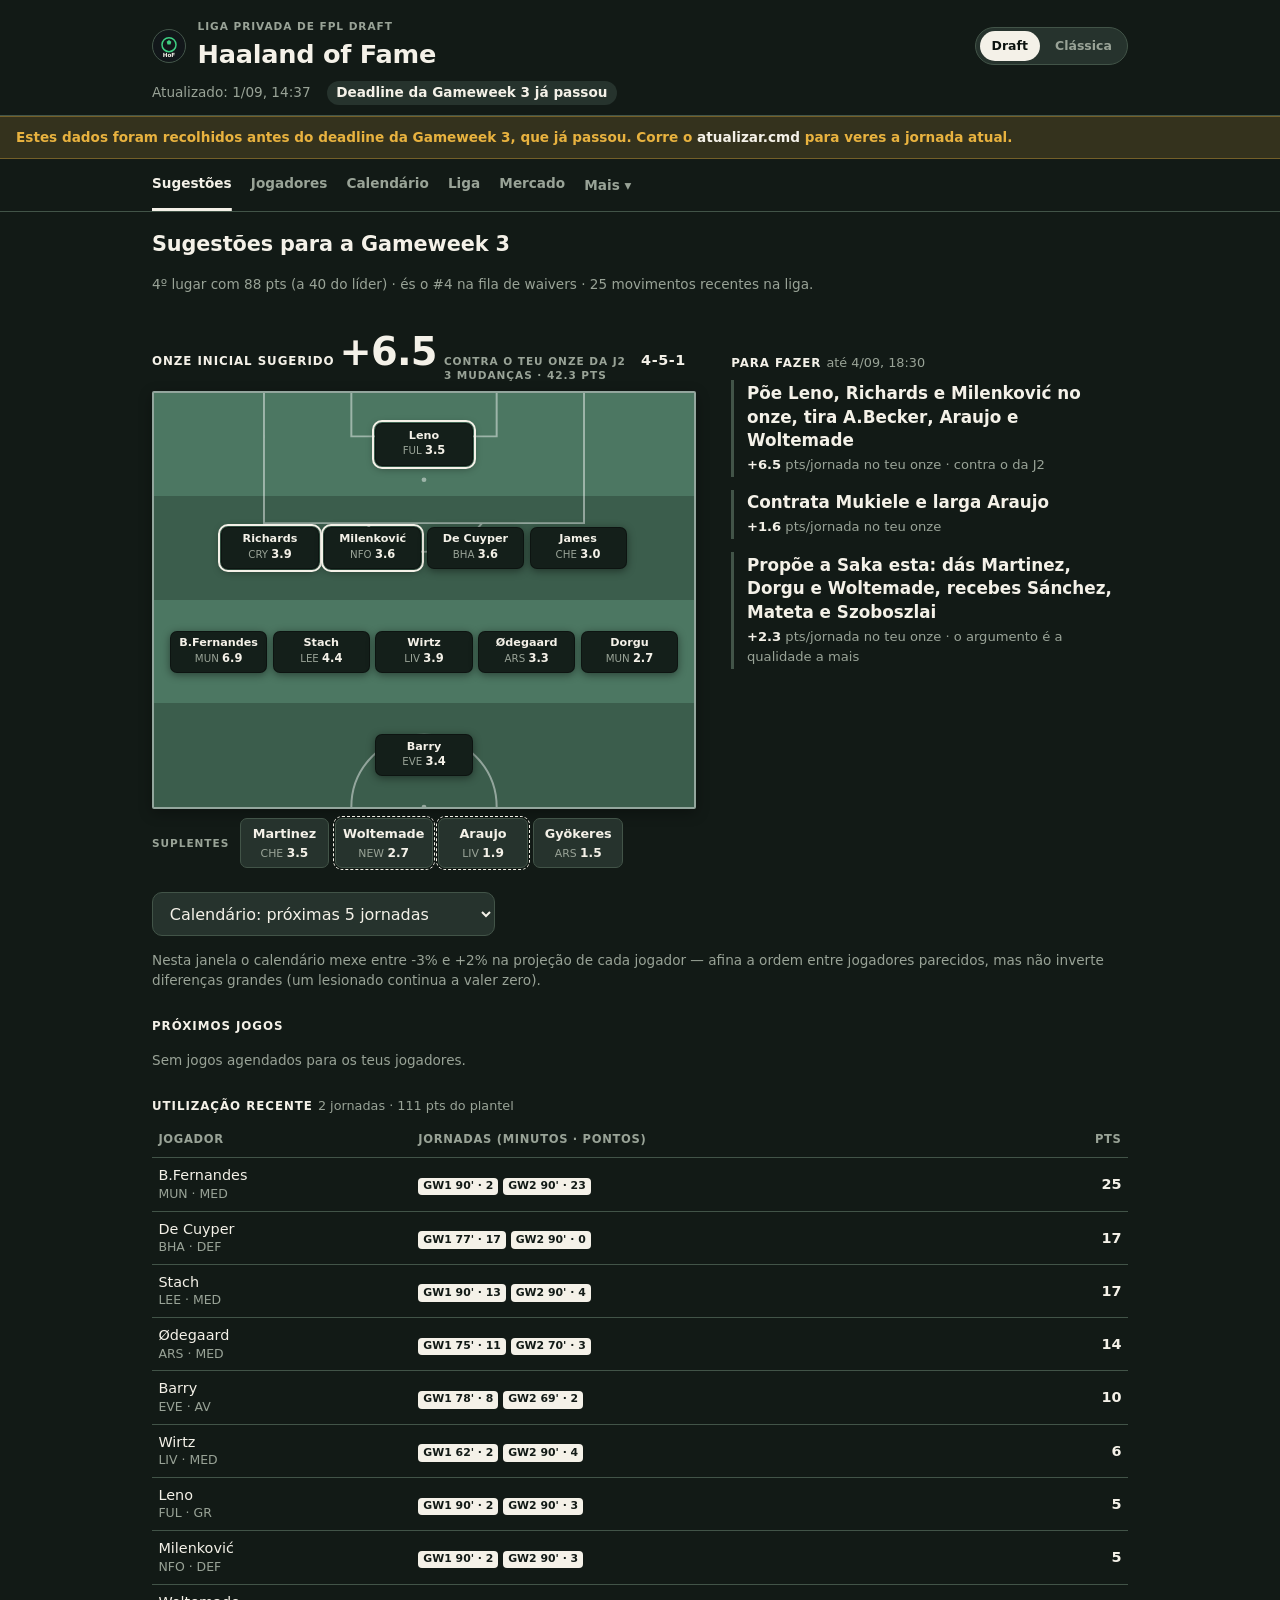
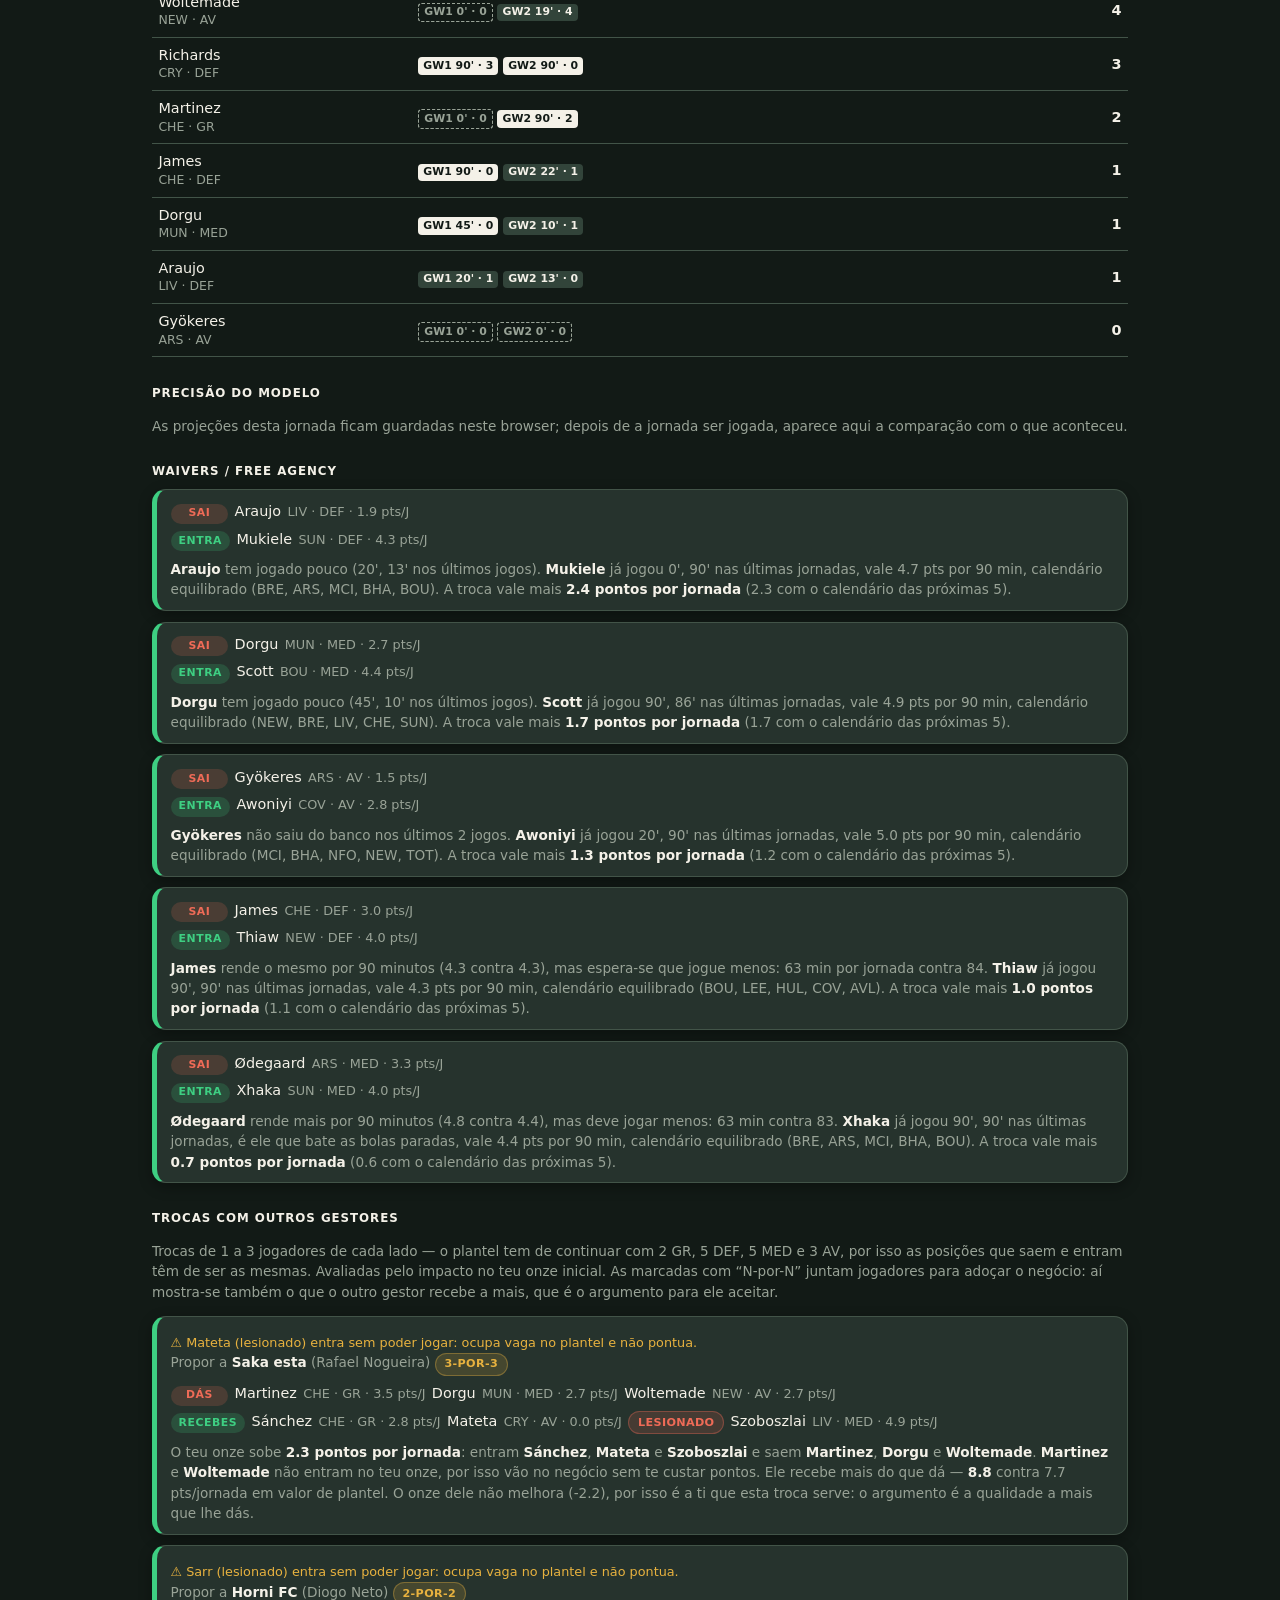
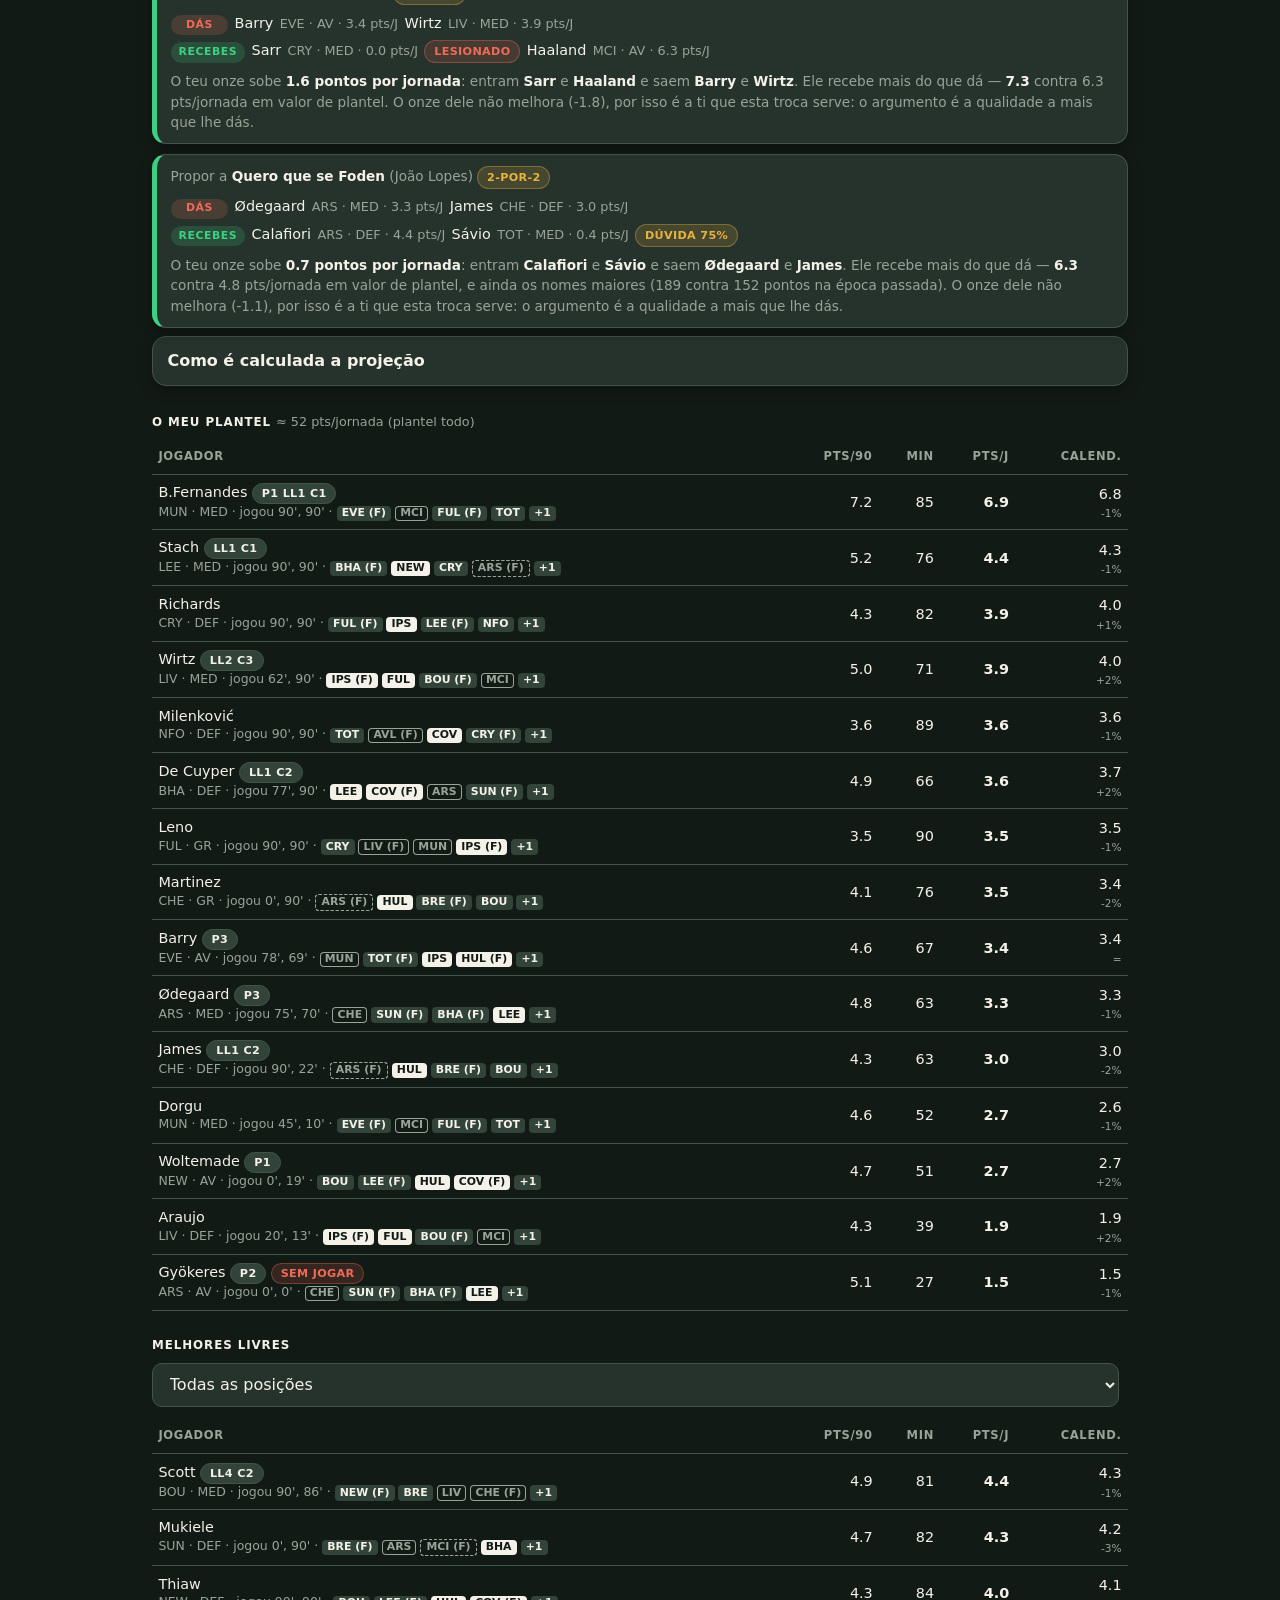
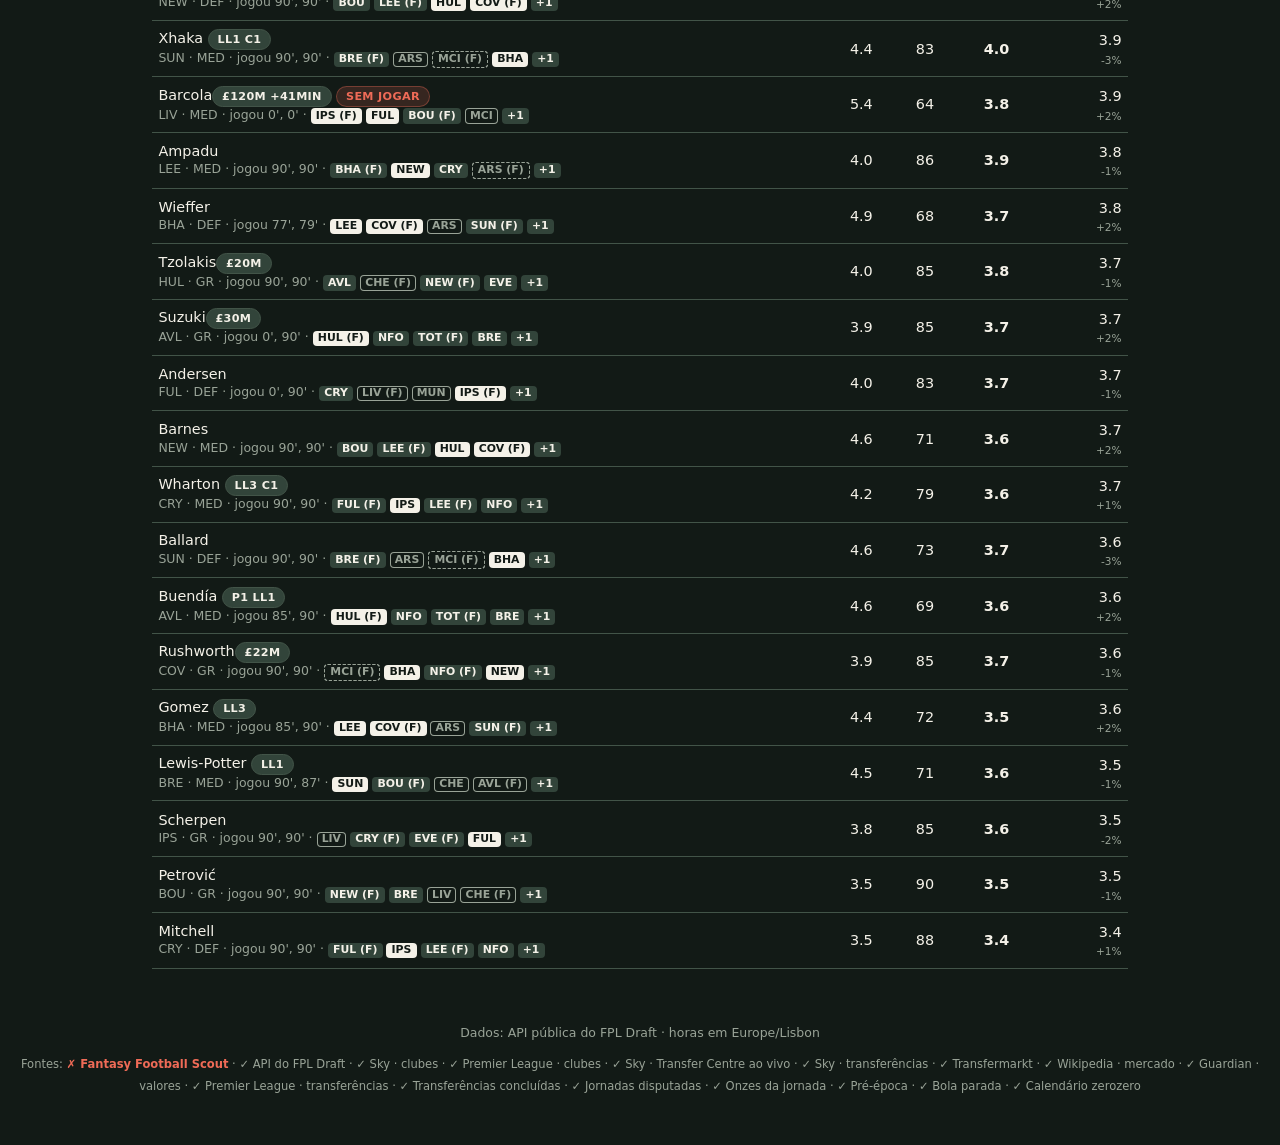
==== commit e5aec6cb: "Primeiro ecra como decisao: Para fazer, onze contra o ultimo publicado, meio-campo, dificuldade sem " ====
--- a/site/index.html
+++ b/site/index.html
@@ -5,7 +5,7 @@
 <meta name="viewport" content="width=device-width, initial-scale=1">
 <title>Haaland of Fame · FPL Draft</title>
 <meta name="description" content="Dashboard da liga de FPL Draft">
-<link rel="stylesheet" href="styles.css?v=58">
+<link rel="stylesheet" href="styles.css?v=59">
 <link rel="manifest" href="manifest.webmanifest">
 <meta name="theme-color" content="#12171a">
 <meta name="apple-mobile-web-app-capable" content="yes">
@@ -33,25 +33,28 @@
 
 <p class="aviso-velho" id="aviso-velho" role="alert" hidden></p>
 
-<div class="ticker" id="ticker" hidden aria-label="Últimas notícias dos jogadores">
+<div class="ticker" id="ticker" hidden aria-label="Alertas do teu plantel">
   <div class="ticker-track" id="ticker-track"></div>
 </div>
 
-<nav class="tabs" role="tablist" aria-label="Secções">
-  <button role="tab" id="tab-liga" aria-controls="painel-liga" aria-selected="true">Liga</button>
-  <button role="tab" data-modo="draft" id="tab-conf" aria-controls="painel-conf" aria-selected="false" tabindex="-1" aria-label="Conferências de imprensa e riscos">Conferências</button>
-  <button role="tab" id="tab-boletim" aria-controls="painel-boletim" aria-selected="false" tabindex="-1">Boletim</button>
-  <button role="tab" id="tab-equipas" aria-controls="painel-equipas" aria-selected="false" tabindex="-1" aria-label="Todas as equipas">Equipas</button>
+<div class="tabs-barra">
+<nav class="tabs" id="tabs" role="tablist" aria-label="Secções">
+  <button role="tab" id="tab-sug" aria-controls="painel-sug" aria-selected="true" aria-label="Sugestões e projeções">Sugestões</button>
   <button role="tab" id="tab-jogadores" aria-controls="painel-jogadores" aria-selected="false" tabindex="-1">Jogadores</button>
-  <button role="tab" id="tab-sug" aria-controls="painel-sug" aria-selected="false" tabindex="-1" aria-label="Sugestões e projeções">Sugestões</button>
-  <button role="tab" data-modo="draft" id="tab-troca" aria-controls="painel-troca" aria-selected="false" tabindex="-1" aria-label="Analisar uma troca">Analisar troca</button>
-  <button role="tab" data-modo="draft" id="tab-transf" aria-controls="painel-transf" aria-selected="false" tabindex="-1" aria-label="Transferências concluídas">Transferências</button>
+  <button role="tab" id="tab-cal" aria-controls="painel-cal" aria-selected="false" tabindex="-1" aria-label="Calendário de todas as competições">Calendário</button>
+  <button role="tab" id="tab-liga" aria-controls="painel-liga" aria-selected="false" tabindex="-1">Liga</button>
   <button role="tab" id="tab-mercado" aria-controls="painel-mercado" aria-selected="false" tabindex="-1">Mercado</button>
-  <button role="tab" id="tab-cal" aria-controls="painel-cal" aria-selected="false" tabindex="-1" aria-label="Calendário de todas as competições">Calendário</button>
+  <button role="tab" class="tab-extra" id="tab-boletim" aria-controls="painel-boletim" aria-selected="false" tabindex="-1">Boletim</button>
+  <button role="tab" class="tab-extra" id="tab-equipas" aria-controls="painel-equipas" aria-selected="false" tabindex="-1" aria-label="Todas as equipas">Equipas</button>
+  <button role="tab" class="tab-extra" data-modo="draft" id="tab-conf" aria-controls="painel-conf" aria-selected="false" tabindex="-1" aria-label="Conferências de imprensa e riscos">Conferências</button>
+  <button role="tab" class="tab-extra" data-modo="draft" id="tab-troca" aria-controls="painel-troca" aria-selected="false" tabindex="-1" aria-label="Analisar uma troca">Analisar troca</button>
+  <button role="tab" class="tab-extra" data-modo="draft" id="tab-transf" aria-controls="painel-transf" aria-selected="false" tabindex="-1" aria-label="Transferências concluídas">Transferências</button>
 </nav>
+<button type="button" class="tabs-mais" id="tabs-mais" aria-expanded="false" aria-controls="tabs">Mais</button>
+</div>
 
 <main>
-  <section id="painel-liga" role="tabpanel" aria-labelledby="tab-liga">
+  <section id="painel-liga" role="tabpanel" aria-labelledby="tab-liga" hidden>
     <div data-modo="draft" id="bloco-jornada" hidden>
       <h2 class="sec-titulo">A jornada <span id="jornada-resumo" class="sub-total"></span></h2>
       <p class="nota" id="jornada-legenda"></p>
@@ -123,9 +126,9 @@
       <div class="filtros-linha">
         <label class="visually-hidden" for="ordenar">Ordenar por</label>
         <select id="ordenar">
+          <option value="proj" selected>Ordenar por projeção</option>
           <option value="rank">Ordenar por draft rank</option>
-          <option value="proj">Ordenar por projeção</option>
-          <option value="pontos">Ordenar por pontos da época passada</option>
+          <option value="pontos">Ordenar por pontos já feitos</option>
         </select>
       </div>
     </form>
@@ -136,14 +139,22 @@
     </table>
     <button type="button" class="mostrar-mais" id="mostrar-mais" hidden>Mostrar mais</button>
   </section>
-  <section id="painel-sug" role="tabpanel" aria-labelledby="tab-sug" hidden>
+  <section id="painel-sug" role="tabpanel" aria-labelledby="tab-sug">
     <h2 class="sec-titulo" id="sug-titulo">Sugestões</h2>
     <p class="nota" id="sug-contexto"></p>
     <p class="aviso-jornada" id="sug-jornada" hidden></p>
 
-    <h3 class="sub-titulo">Onze inicial sugerido <span id="xi-resumo" class="sub-total"></span></h3>
-    <div class="campo" id="xi-campo"></div>
-    <div class="banco" id="xi-banco"></div>
+    <div class="xi-grelha">
+      <section class="acoes-bloco" aria-labelledby="acoes-titulo">
+        <h3 class="sub-titulo" id="acoes-titulo">Para fazer <span id="acoes-resumo" class="sub-total"></span></h3>
+        <ol class="acoes" id="acoes"></ol>
+      </section>
+      <div class="xi-coluna">
+        <h3 class="sub-titulo">Onze inicial sugerido <span id="xi-resumo" class="sub-total"></span></h3>
+        <div class="campo" id="xi-campo"></div>
+        <div class="banco" id="xi-banco"></div>
+      </div>
+    </div>
 
     <form class="filtros" id="form-janela" autocomplete="off">
       <label class="visually-hidden" for="janela">Janela do calendário</label>
@@ -400,7 +411,7 @@
   <p class="fontes" id="estado-fontes"></p>
 </footer>
 
-<script src="app.js?v=58"></script>
+<script src="app.js?v=59"></script>
 
 </body>
 </html>
--- a/site/styles.css
+++ b/site/styles.css
@@ -134,47 +134,41 @@
 .countdown.urgente { color: var(--perigo); background: color-mix(in srgb, var(--perigo) 18%, transparent); }
 .velho { color: var(--aviso); font-weight: 700; }
 
-/* Ticker de notícias — pensado como uma faixa de resultados ao vivo: o ponto
-   antes do texto é o único sinal "on air", sem animação própria (a única
-   animação é o próprio desfile, já pausável e já sem-movimento reduzido). */
+/* Alertas do meu plantel — parados. Era um letreiro a desfilar as 20
+   notícias mais recentes da liga inteira, em inglês: as únicas percentagens de
+   lesão do ecrã das Sugestões estavam a fugir dele, e de jogadores que não
+   eram os meus. Até três, só dos meus, com a cor do estado no ponto e na
+   percentagem — é o único sítio da faixa onde há cor. */
 .ticker {
   background: var(--painel);
   border-block: 1px solid var(--borda);
-  overflow: hidden;
-  white-space: nowrap;
-  padding: 0.45rem 0 0.45rem 1.7rem;
+  padding: 0.5rem var(--margem);
   font-size: 0.85rem;
-  position: relative;
-}
-.ticker::before {
-  content: "";
-  position: absolute;
-  left: 0.75rem;
-  top: 50%;
-  width: 0.4rem;
-  height: 0.4rem;
-  transform: translateY(-50%);
-  border-radius: 50%;
-  background: var(--texto-2);
-}
-.ticker-track { display: inline-block; padding-left: 100%; animation: desfilar 60s linear infinite; }
-.ticker:hover .ticker-track,
-.ticker:focus-within .ticker-track { animation-play-state: paused; }
-.ticker-item { margin-right: 2.5rem; }
+}
+.ticker-track { display: flex; flex-wrap: wrap; align-items: center; gap: 0.3rem 1.4rem; }
+.ticker-item { white-space: nowrap; }
 .ticker-item .nome { font-weight: 700; }
-.ticker-item .clube { color: var(--texto-2); }
-@keyframes desfilar {
-  from { transform: translateX(0); }
-  to { transform: translateX(-100%); }
-}
-@media (prefers-reduced-motion: reduce) {
-  .ticker { overflow-x: auto; }
-  .ticker-track { animation: none; padding-left: 0; }
-}
-
-/* Separadores */
-.tabs {
+.ticker-ponto {
+  display: inline-block; width: 0.45rem; height: 0.45rem; border-radius: 50%;
+  margin-right: 0.45rem; vertical-align: 0.08em;
+}
+.ticker-ponto.warn { background: var(--aviso); }
+.ticker-ponto.bad { background: var(--perigo); }
+.ticker-pct { font-weight: 800; font-variant-numeric: tabular-nums; }
+.ticker-pct.warn { color: var(--aviso); }
+.ticker-pct.bad { color: var(--perigo); }
+.ticker-causa { color: var(--texto-2); }
+.ticker-mais {
+  background: none; border: 0; padding: 0; font: inherit; cursor: pointer;
+  color: var(--texto-2); text-decoration: underline; text-underline-offset: 2px;
+}
+.ticker-mais:hover { color: var(--texto); }
+
+/* Separadores: cinco à vista e o resto em "Mais". Eram dez, todos com o
+   mesmo peso, e as Sugestões — o separador da decisão — vinham em sexto. */
+.tabs-barra {
   display: flex;
+  align-items: stretch;
   border-bottom: 1px solid var(--borda);
   /* O texto do primeiro separador alinha com o conteúdo: margem menos o
      padding do próprio botão. */
@@ -183,14 +177,35 @@
   top: 0;
   background: var(--fundo);
   z-index: 2;
+}
+.tabs {
+  display: flex;
+  min-width: 0;
   overflow-x: auto;
   scrollbar-width: thin;
 }
+.tabs .tab-extra { display: none; }
+.tabs.mostrar-extra .tab-extra,
+.tabs .tab-extra[aria-selected="true"] { display: block; }
+.tabs [role="tab"][hidden] { display: none !important; }
+.tabs-mais {
+  flex: none; background: none; border: 0; cursor: pointer;
+  color: var(--texto-2); font: inherit; font-size: 0.8rem; font-weight: 700;
+  padding: 0.85rem 0.6rem;
+}
+.tabs-mais::after { content: " ▾"; }
+.tabs-mais[aria-expanded="true"]::after { content: " ▴"; }
+.tabs-mais:hover { color: var(--texto); }
 /* No telemóvel a barra de scroll dos separadores fazia um segundo traço
    cinzento por baixo do do separador ativo. Arrasta-se com o dedo. */
 @media (max-width: 39.99rem) {
   .tabs { scrollbar-width: none; }
   .tabs::-webkit-scrollbar { display: none; }
+  /* O último separador visível ficava cortado a meio da palavra ("Li") por
+     baixo do "Mais". Esbate-se, para se ler como "há mais para o lado", e o
+     "Mais" separa-se da lista por um traço. */
+  .tabs { mask-image: linear-gradient(to right, #000 calc(100% - 1.6rem), transparent); }
+  .tabs-mais { border-left: 1px solid var(--borda); padding-left: 0.75rem; }
 }
 .tabs [role="tab"] {
   font-size: 0.8rem;
@@ -338,7 +353,7 @@
 @media (min-width: 40rem) {
   .topo h1 { font-size: 1.6rem; }
   .filtros { grid-template-columns: 1fr auto; align-items: center; }
-  .tabs [role="tab"] { font-size: 0.85rem; }
+  .tabs [role="tab"], .tabs-mais { font-size: 0.85rem; }
 }
 
 /* Títulos de secção */
@@ -429,24 +444,35 @@
 /* Projeções */
 .tabela .forte { font-weight: 800; color: var(--texto); }
 .tabela .atras { color: var(--texto-2); }
+/* Jogadores: uma linha por jogador. Em duas linhas (nome, e o clube por
+   baixo) cada uma media 61px e cabiam 7 no ecrã, de 667. */
+#tabela-jogadores td { padding-top: 0.42rem; padding-bottom: 0.42rem; }
+#tabela-jogadores .col-dono, #tabela-jogadores th:last-child { padding-left: 1.4rem; }
+.sub-linha { color: var(--texto-2); font-size: 0.78rem; margin-left: 0.15rem; }
+.valor-tr { color: var(--texto-2); font-size: 0.78rem; font-variant-numeric: tabular-nums; margin-left: 0.3rem; }
+/* No Draft quem interessa é quem está livre: dá para o ir buscar. */
+.col-dono .dono { color: var(--texto-2); }
+.col-dono .livre { color: var(--texto); font-weight: 700; }
 .sub-total { font-weight: 500; font-size: 0.8rem; color: var(--texto-2); }
 .sec-titulo { font-size: 1.3rem; }
 .tabela-proj th, .tabela-proj td { padding: 0.5rem 0.4rem; }
 .tabela-proj td:first-child { line-height: 1.35; }
 .fx { display: inline-block; padding: 0.02rem 0.32rem; border-radius: 4px; font-size: 0.68rem; font-weight: 700; }
-/* Dificuldade do adversário — a mesma escala nas projeções e no Calendário.
-   Eram duas: o Calendário pintava a 4 de dourado e as projeções de coral, e o
-   dourado já quer dizer "a vigiar" no resto da app. Ficam verde (fácil) e
-   coral (difícil), que é a convenção de qualquer tabela de jogos de fantasy,
-   e a 5 passa a cheia para se separar da 4 — estavam iguais. */
-.fx.d1, .fx.d2, .cal-jogo.d2 { background: color-mix(in srgb, var(--acento) 18%, transparent); color: var(--acento); }
-/* O neutro sem preenchimento: cinzento sobre --painel-2 dava 3.97:1, abaixo
-   dos 4.5:1 para texto deste tamanho, e é a dificuldade de 45% dos jogos. Só
-   contorno, o texto fica a 6.8:1 sobre o fundo e a 5.0:1 sobre um painel. */
-.fx.d3, .cal-jogo.d3 { background: transparent; color: var(--texto-2); }
-.fx.d3 { box-shadow: inset 0 0 0 1px var(--borda); }
-.fx.d4, .cal-jogo.d4 { background: color-mix(in srgb, var(--perigo) 16%, transparent); color: var(--perigo); }
-.fx.d5, .cal-jogo.d5 { background: var(--perigo); color: #1a0d0a; border-color: var(--perigo); }
+/* Dificuldade do adversário: uma rampa de luminosidade, sem cor nenhuma.
+   Verde e coral já querem dizer "disponível" e "fora", e um jogo difícil
+   pintado de coral lia-se como uma lesão — o primeiro coral que se via nas
+   Sugestões era um adversário, não um jogador em baixo. Agora o fácil acende
+   (cheio, creme), o neutro fica cheio e discreto, o difícil só em contorno e
+   o muito difícil a tracejado. Texto sempre acima de 4.5:1. */
+.fx.d1, .fx.d2, .cal-jogo.d2 { background: var(--texto); color: #121a16; border-color: var(--texto); }
+/* O neutro, que é 45% dos jogos: o texto vai a creme (9.2:1). Em cinzento
+   sobre o --painel-2 ficava a 3.97:1, abaixo do mínimo para este tamanho. */
+.fx.d3, .cal-jogo.d3 { background: var(--painel-2); color: var(--texto); border-color: var(--painel-2); }
+
+.fx.d4, .cal-jogo.d4 { background: transparent; color: var(--texto-2); border-color: var(--texto-2); }
+.fx.d4 { box-shadow: inset 0 0 0 1px var(--texto-2); }
+.fx.d5, .cal-jogo.d5 { background: transparent; color: var(--texto-2); border: 1px dashed var(--texto-2); }
+.fx.d5 { outline: 1px dashed var(--texto-2); outline-offset: -1px; }
 .explicacao { margin-bottom: 1rem; }
 .explicacao .corpo p { font-size: 0.85rem; margin: 0.55rem 0; line-height: 1.55; }
 
@@ -493,40 +519,38 @@
    a sério (faixas cortadas, círculo central, linha de meio-campo) porque
    isto já É uma folha de equipa, não precisa de fingir ser outra coisa. */
 .campo {
-  --linha-campo: color-mix(in srgb, #ffffff 26%, transparent);
+  /* Meio-campo a sério, a 1.30:1 — 68m de largura por 52.5m, com a grande
+     área, a pequena área, a meia-lua e o meio-círculo central na linha de
+     baixo. Era um rectângulo de 2.3:1 com o círculo central escondido atrás
+     dos cartões, e mudava 42% de proporção entre o telemóvel e o ecrã largo.
+     As marcas vão num SVG embutido (sem pedido nenhum, como a tese exige), e
+     a proporção é fixa, por isso o `preserveAspectRatio='none'` não deforma. */
+  aspect-ratio: 1.3 / 1;
   background-color: var(--relva);
   background-image:
-    radial-gradient(circle at 50% 50%,
-      transparent 3.1rem, var(--linha-campo) 3.1rem 3.2rem, transparent 3.2rem),
-    linear-gradient(0deg, var(--linha-campo) 0 2px, transparent 2px),
-    repeating-linear-gradient(180deg,
-      var(--relva-clara) 0 2.6rem, var(--relva) 2.6rem 5.2rem);
-  background-position: center, center, center;
-  background-repeat: no-repeat, no-repeat, repeat;
-  background-size: auto, 100% 2px, auto;
-  /* Contorno claro: o campo é o plano iluminado, por isso a aresta dele não
-     pode ser a mesma borda escura do resto do chroma. */
-  border: 1px solid color-mix(in srgb, #ffffff 22%, transparent);
-  /* Um campo tem cantos, não é um cartão: com o raio dos cartões à volta,
-     o único objecto literal do ecrã lia-se como mais um painel. */
-  border-radius: 3px;
-  padding: 1.1rem 0.6rem;
+    url("data:image/svg+xml,%3Csvg xmlns='http://www.w3.org/2000/svg' viewBox='0 0 680 525' preserveAspectRatio='none' fill='none' stroke='white' stroke-opacity='.45' stroke-width='2.5'%3E%3Cpath d='M138.5 0V165H541.5V0M248.5 0V55H431.5V0M266.9 165A91.5 91.5 0 0 0 413.1 165M248.5 525A91.5 91.5 0 0 1 431.5 525'/%3E%3Ccircle cx='340' cy='110' r='3' fill='white' fill-opacity='.45' stroke='none'/%3E%3Ccircle cx='340' cy='525' r='3' fill='white' fill-opacity='.45' stroke='none'/%3E%3C/svg%3E"),
+    /* Uma faixa por linha de jogadores: cada linha assenta na sua faixa, em
+       vez de ficar a cavalo entre duas. */
+    linear-gradient(180deg,
+      var(--relva-clara) 0 25%, var(--relva) 25% 50%,
+      var(--relva-clara) 50% 75%, var(--relva) 75% 100%);
+  background-size: 100% 100%, 100% 100%;
+  background-repeat: no-repeat;
+  /* A linha de baliza, as linhas laterais e a de meio-campo. */
+  border: 2px solid color-mix(in srgb, #ffffff 45%, transparent);
+  /* Um campo tem cantos, não é um cartão. */
+  border-radius: 2px;
+  /* 16px até à linha lateral: a linha de cinco encostava a 10px dela. */
+  padding: 0 1rem;
   display: grid;
-  gap: 0.6rem;
+  grid-template-rows: repeat(4, 1fr);
+  align-items: center;
   box-shadow: var(--sombra);
-  /* Um campo com a formação na vertical e as faixas na horizontal não pode ser
-     uma caixa de correio: no ecrã largo chegava a 3.95:1. Limitado, fica perto
-     de 2:1 e sobra largura para os nomes — a 544px cada cartão tem 109px e
-     nenhum nome quebra. */
   max-width: 34rem;
-  /* Encostado à mesma margem esquerda de tudo o resto: centrado, era o único
-     objecto do ecrã fora da coluna. */
-}
-/* Mais relva à vista no ecrã largo: com 9px entre linhas os cartões tapavam
-   76% da altura do campo, e o círculo central ficava todo por baixo deles. */
-@media (min-width: 40rem) {
-  .campo { gap: 1.05rem; padding: 1.4rem 0.8rem; }
-}
+}
+/* Todos os cartões com a largura dos da linha de cinco: a folha lê-se em
+   colunas, e um guarda-redes mais largo do que os defesas não diz nada. */
+.campo .linha-campo .chip { flex: 0 0 calc((100% - 4 * 0.35rem) / 5); }
 /* `wrap` partia a formação: a 390px os cinco defesas quebravam para 4+1, e o
    desenho dizia 1-4-1-4-1 dez píxeis abaixo de um rótulo que dizia 5-4-1. É a
    família de defeito que mais custa a este projeto — texto a contradizer o
@@ -619,6 +643,29 @@
 .linha-campo .chip-info { font-size: 0.64rem; }
 .linha-campo { align-items: stretch; }
 .chip .estado { position: absolute; top: -0.4rem; right: -0.4rem; padding: 0.05rem 0.35rem; }
+/* O que fazer, ao lado do relvado. O primeiro ecrã mostrava o modelo — um
+   total, um relvado, um seletor — e a decisão ficava espalhada pelas secções
+   de baixo. Até três ordens, a 1.05rem/700, com o ganho em número. A aresta
+   só ganha cor quando é um estado (uma dúvida, um jogador fora). */
+.xi-grelha { display: grid; gap: 0.4rem 2.2rem; }
+@media (min-width: 60rem) {
+  .xi-grelha { grid-template-columns: 34rem minmax(0, 1fr); align-items: start; }
+  /* Os dois títulos na mesma linha de base: o do onze leva o número grande e
+     ficava 20px abaixo do "Para fazer". */
+  .acoes-bloco > .sub-titulo { padding-top: 1.22rem; }
+  .xi-coluna { grid-column: 1; grid-row: 1; }
+  .acoes-bloco { grid-column: 2; grid-row: 1; }
+}
+.acoes { list-style: none; margin: 0; padding: 0; display: grid; gap: 0.8rem; }
+.acoes li { border-left: 3px solid var(--borda); padding: 0.1rem 0 0.1rem 0.8rem; }
+.acoes li.warn { border-left-color: var(--aviso); }
+.acoes li.bad { border-left-color: var(--perigo); }
+.acao-texto { display: block; font-size: 1.05rem; font-weight: 600; line-height: 1.4; }
+.acao-texto strong { font-weight: 800; }
+.acao-detalhe { display: block; margin-top: 0.15rem; font-size: 0.82rem; color: var(--texto-2); }
+.acao-detalhe .ganho-num { color: var(--texto); font-weight: 800; font-variant-numeric: tabular-nums; }
+.acoes li.acao-nada .acao-texto { color: var(--texto-2); }
+
 /* O banco em cartões, fora do relvado. Sobre o fundo escuro o cartão do
    relvado não se via (o --chip está a 1.05:1 do --fundo), por isso aqui leva
    o painel e a borda do resto da app. */
@@ -792,7 +839,8 @@
 
 .fora-fpl { color: var(--texto-2); font-style: italic; }
 
-.chip-novo { outline: 2px solid var(--acento); outline-offset: 1px; }
+.chip-novo { outline: 2px solid var(--texto); outline-offset: 1px; }
+.chip-sai { outline: 1px dashed var(--texto); outline-offset: 1px; }
 .chip .tirar {
   background: none; border: 0; color: var(--texto-2); cursor: pointer;
   font-size: 0.95rem; line-height: 1; padding: 0 0.2rem; margin-left: 0.25rem;
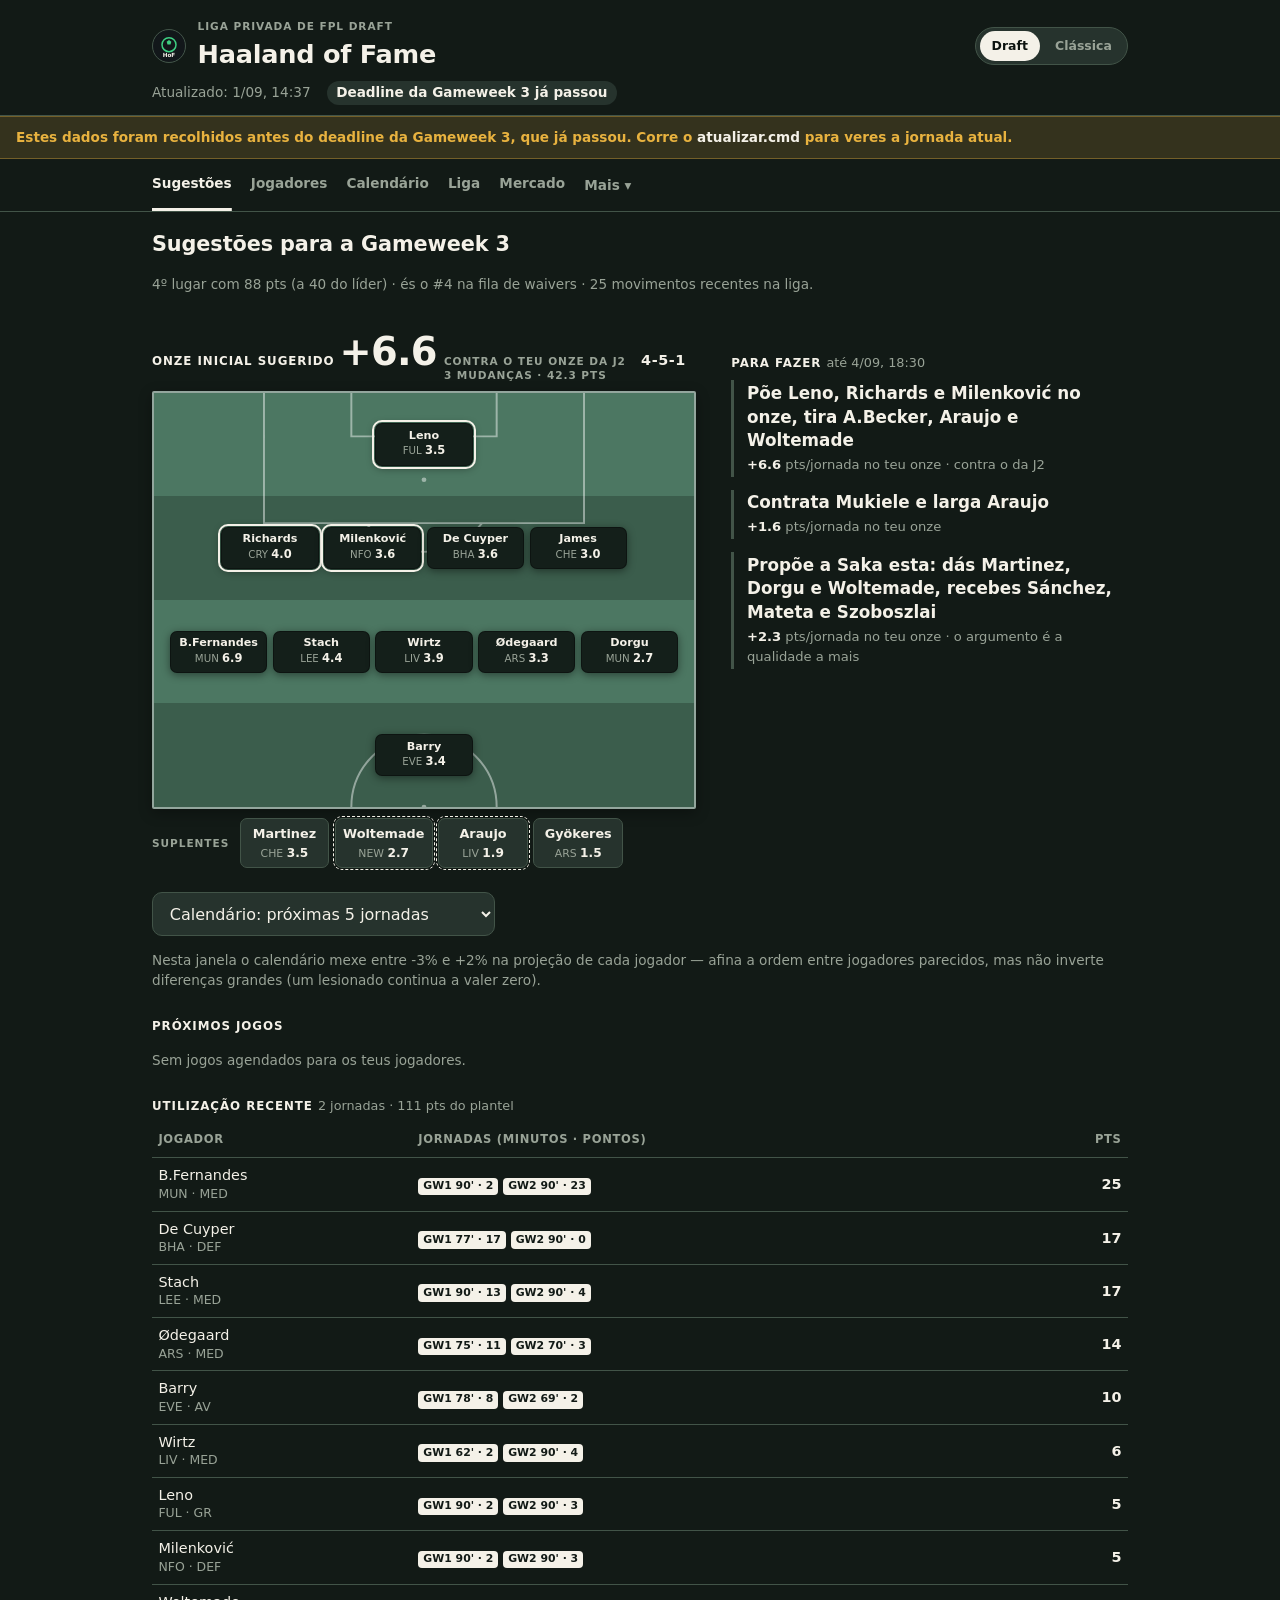
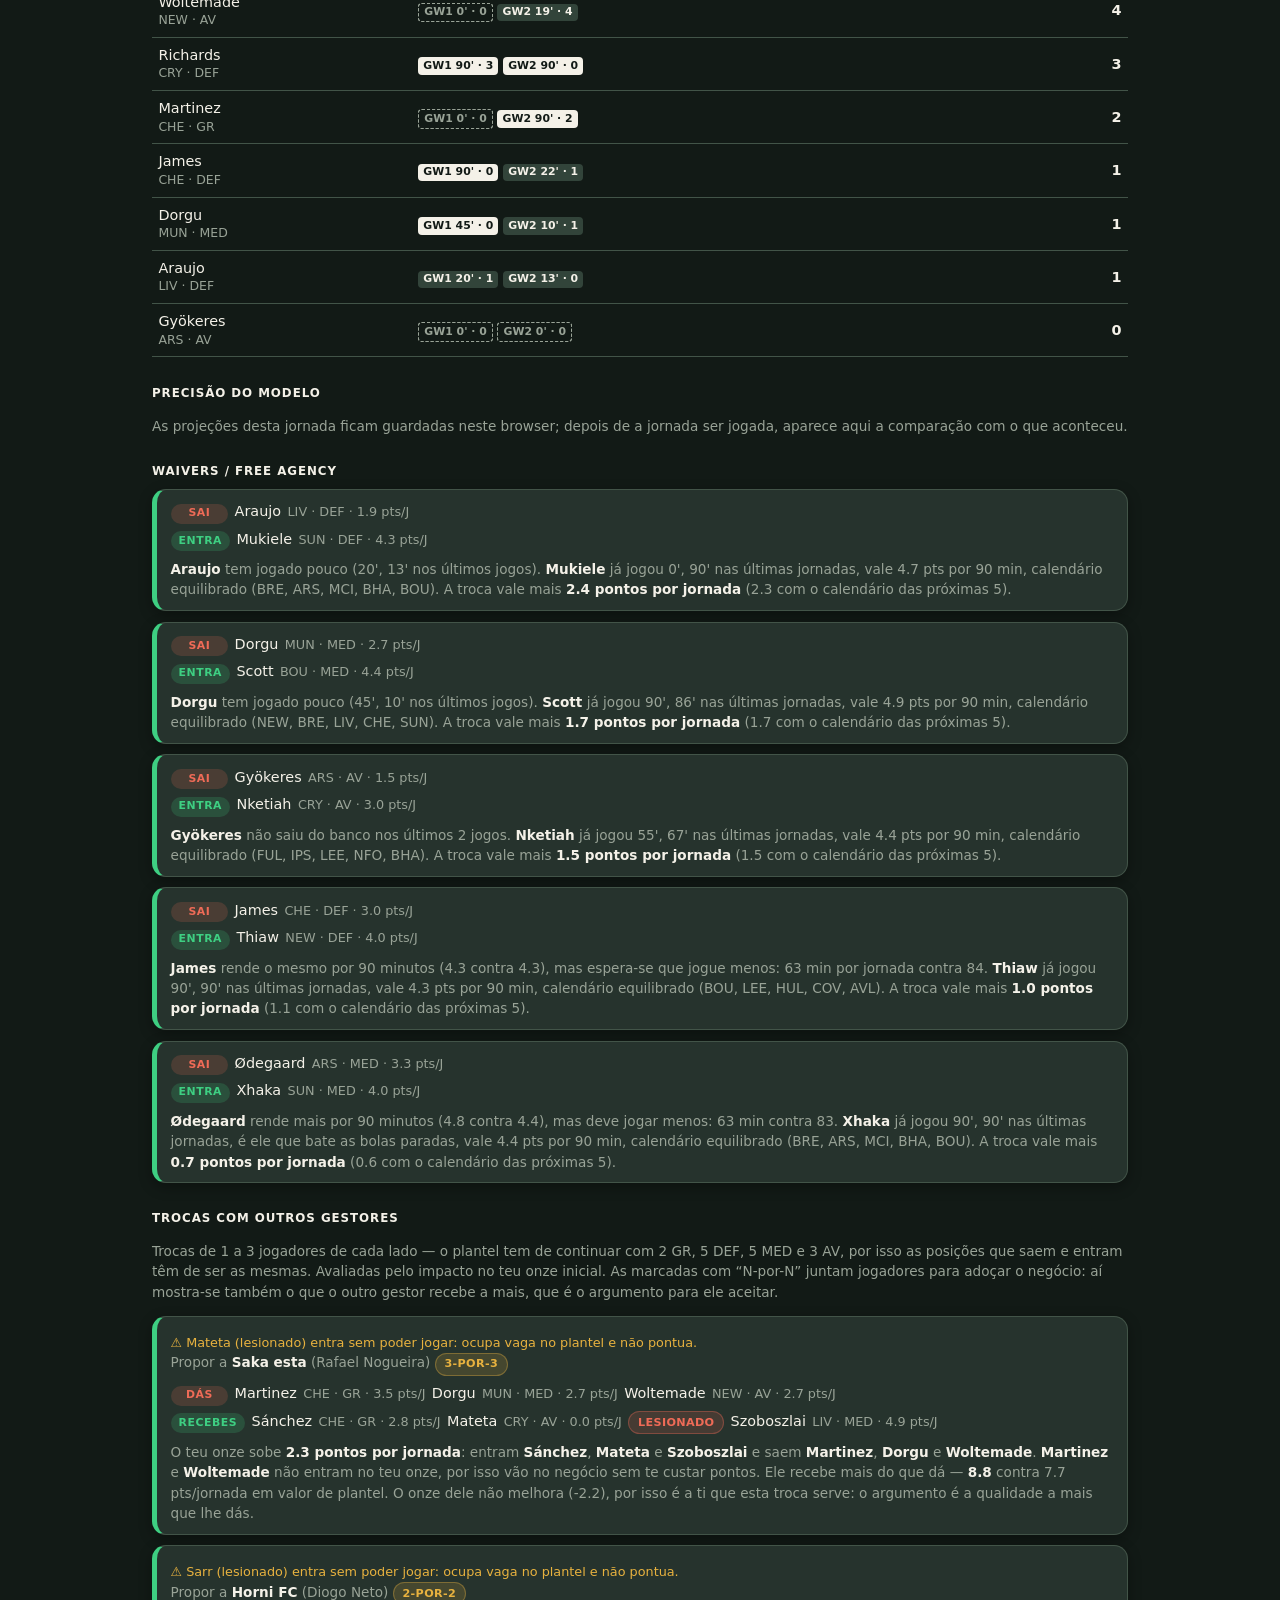
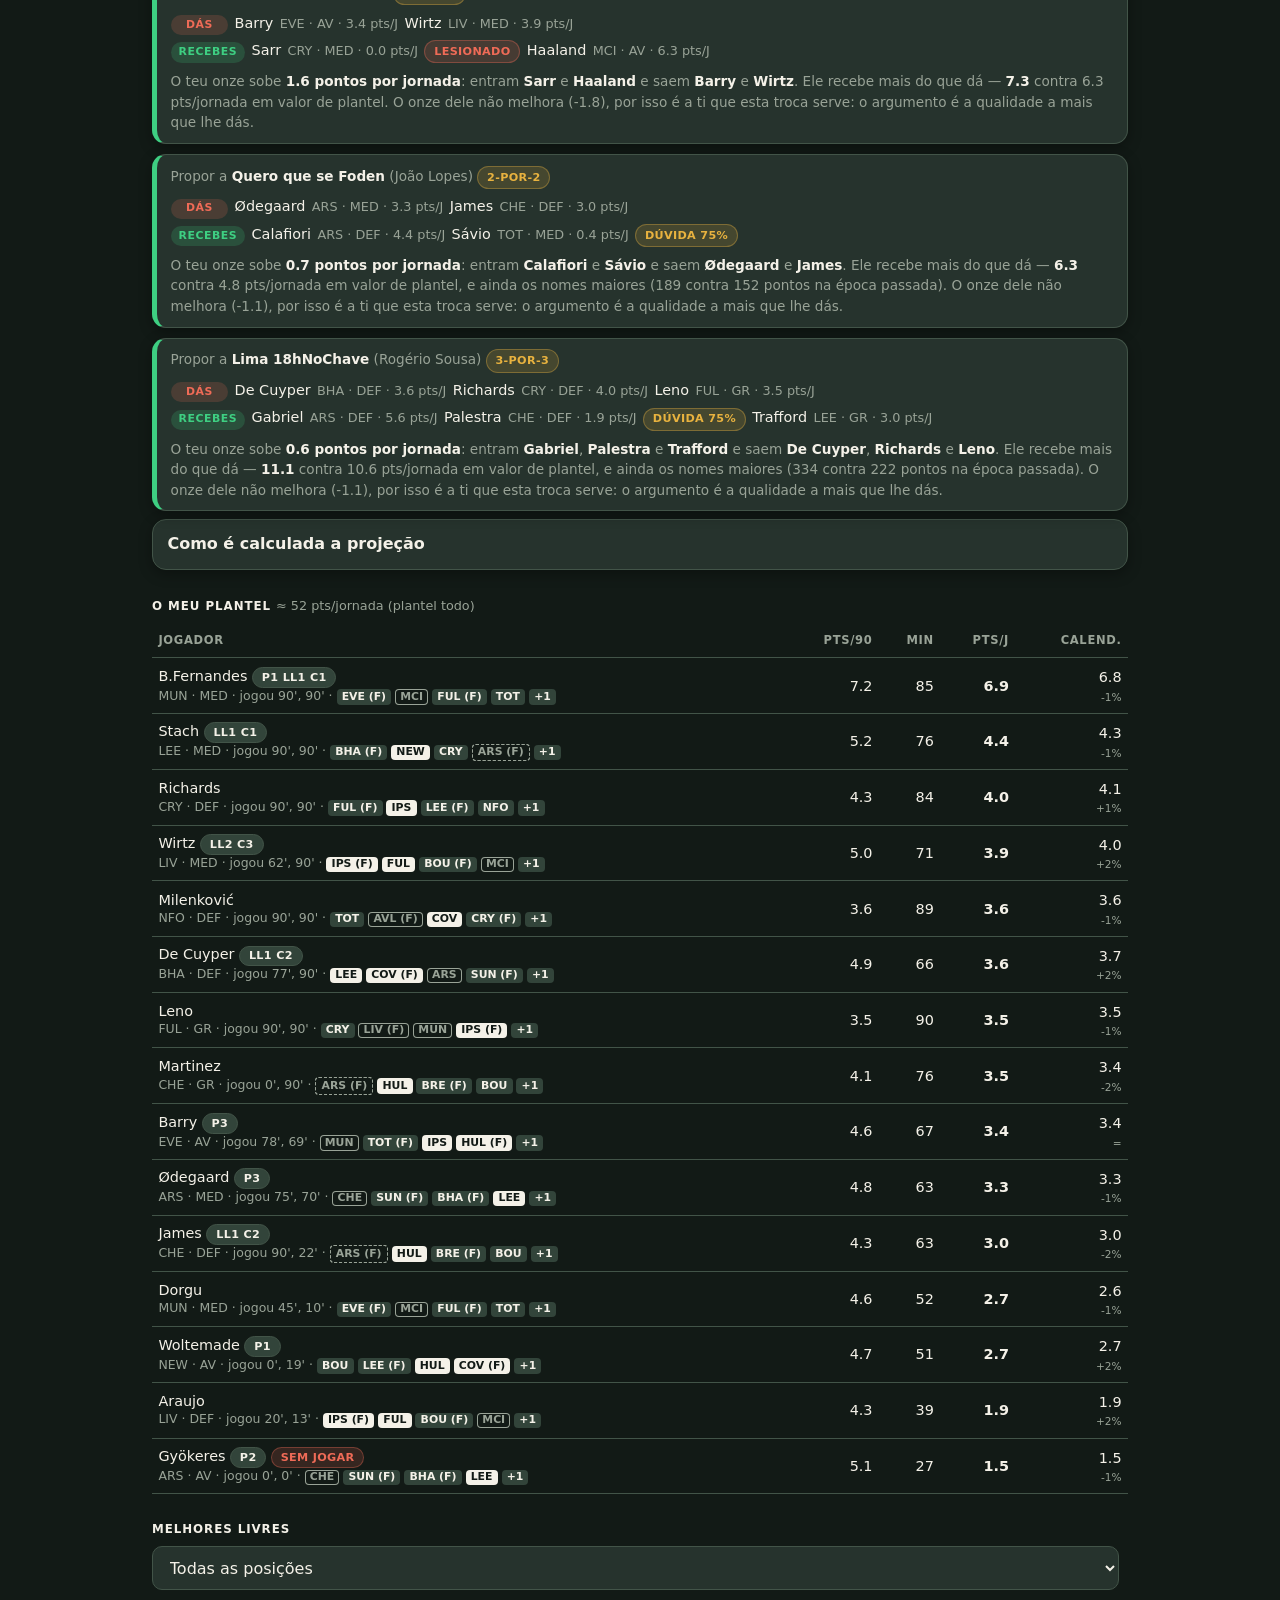
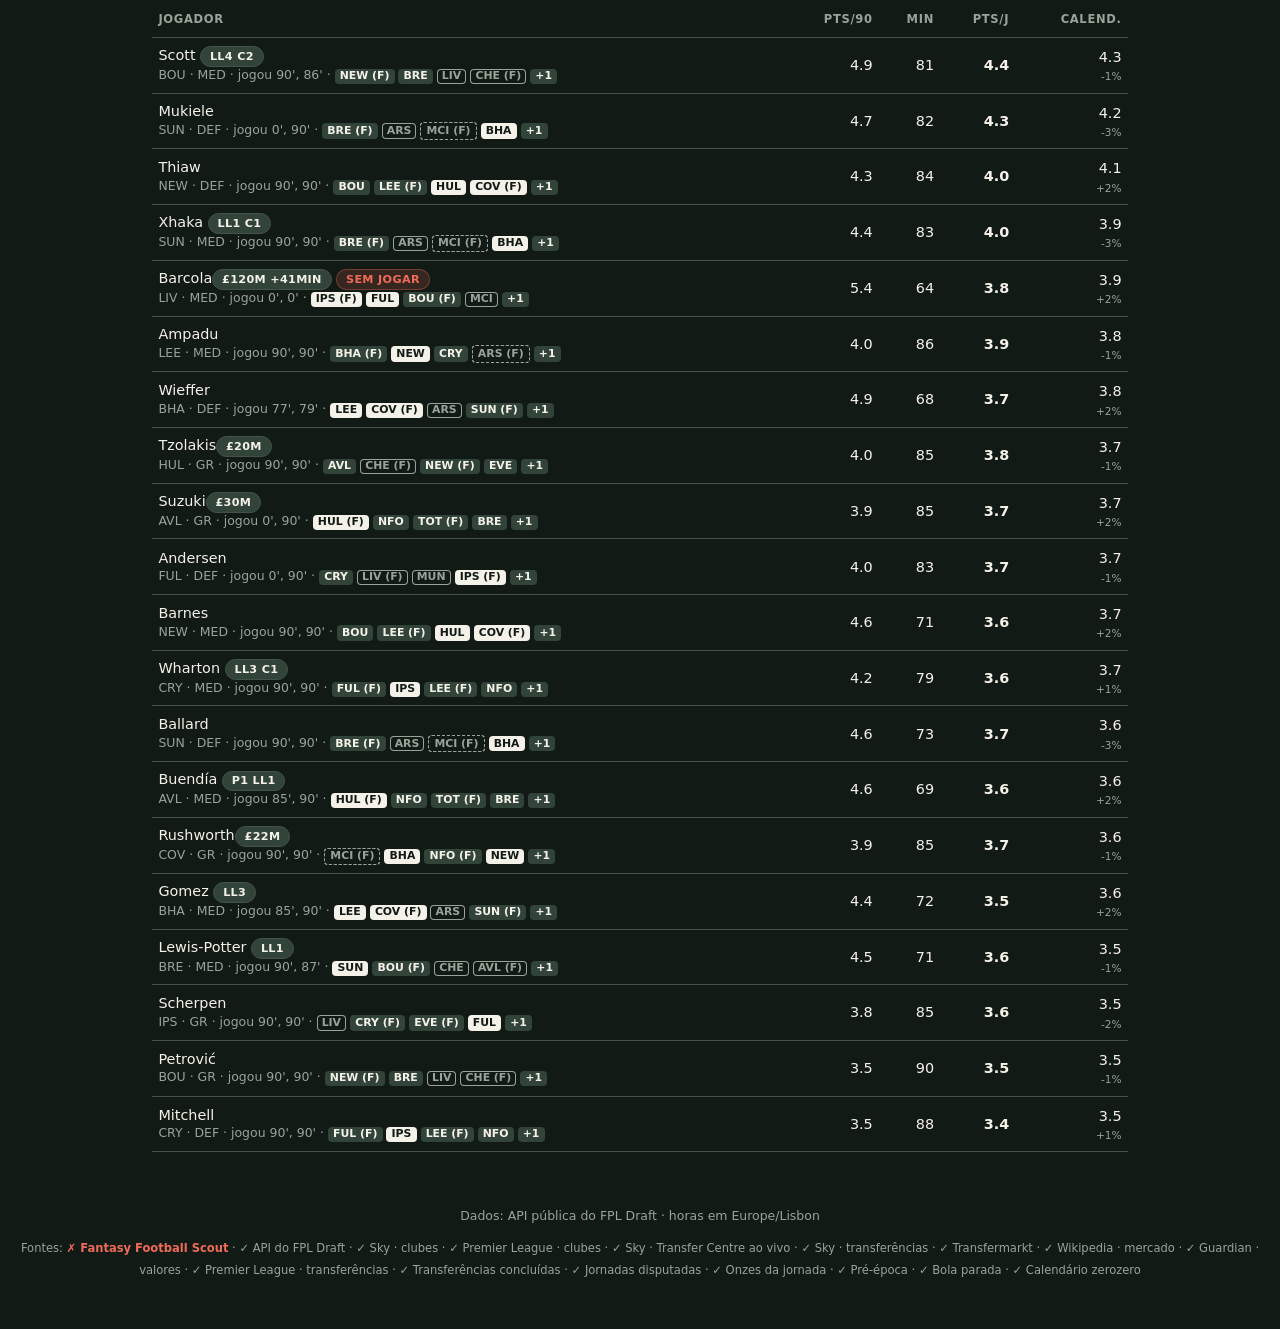
==== commit 462bfbbc: "Lesoes: o substituto herda os minutos, e uma duvida pesa so uma jornada Reparo do utilizador, medido" ====
--- a/site/index.html
+++ b/site/index.html
@@ -5,7 +5,7 @@
 <meta name="viewport" content="width=device-width, initial-scale=1">
 <title>Haaland of Fame · FPL Draft</title>
 <meta name="description" content="Dashboard da liga de FPL Draft">
-<link rel="stylesheet" href="styles.css?v=59">
+<link rel="stylesheet" href="styles.css?v=60">
 <link rel="manifest" href="manifest.webmanifest">
 <meta name="theme-color" content="#12171a">
 <meta name="apple-mobile-web-app-capable" content="yes">
@@ -411,7 +411,7 @@
   <p class="fontes" id="estado-fontes"></p>
 </footer>
 
-<script src="app.js?v=59"></script>
+<script src="app.js?v=60"></script>
 
 </body>
 </html>
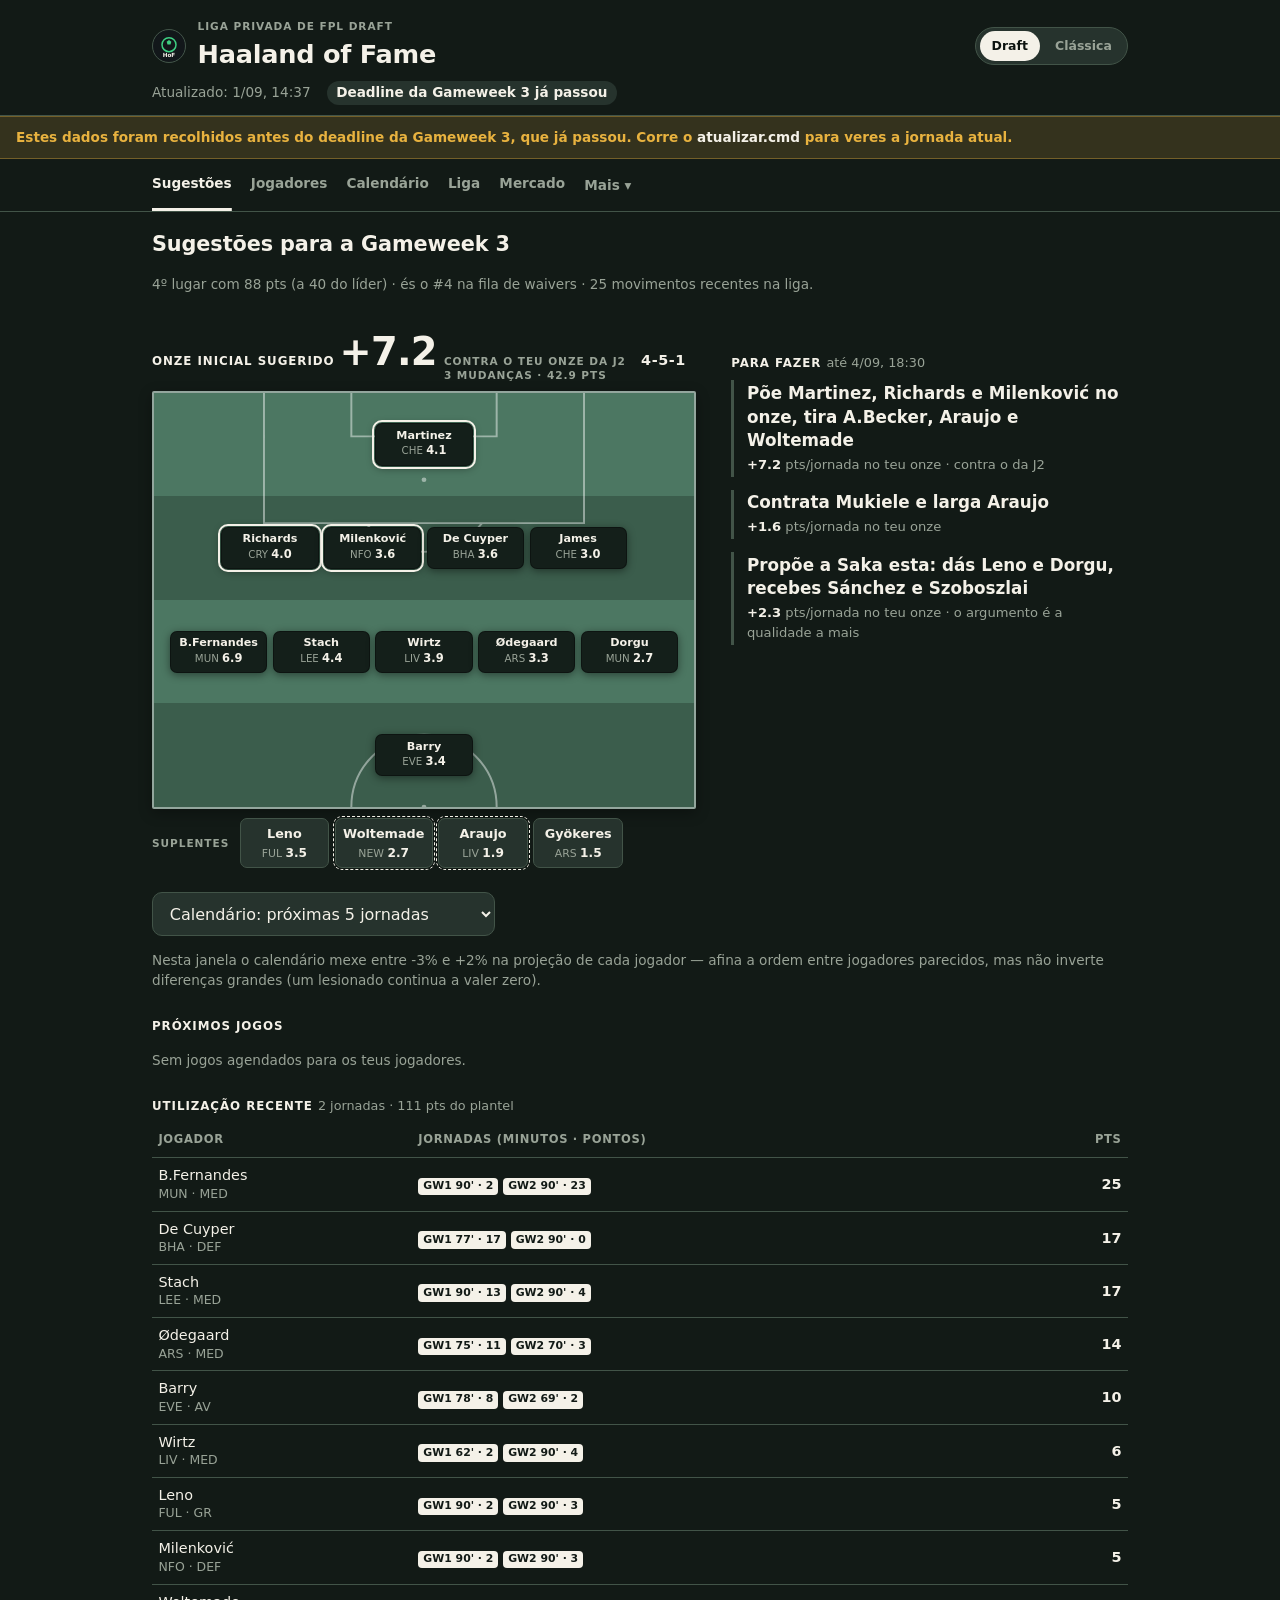
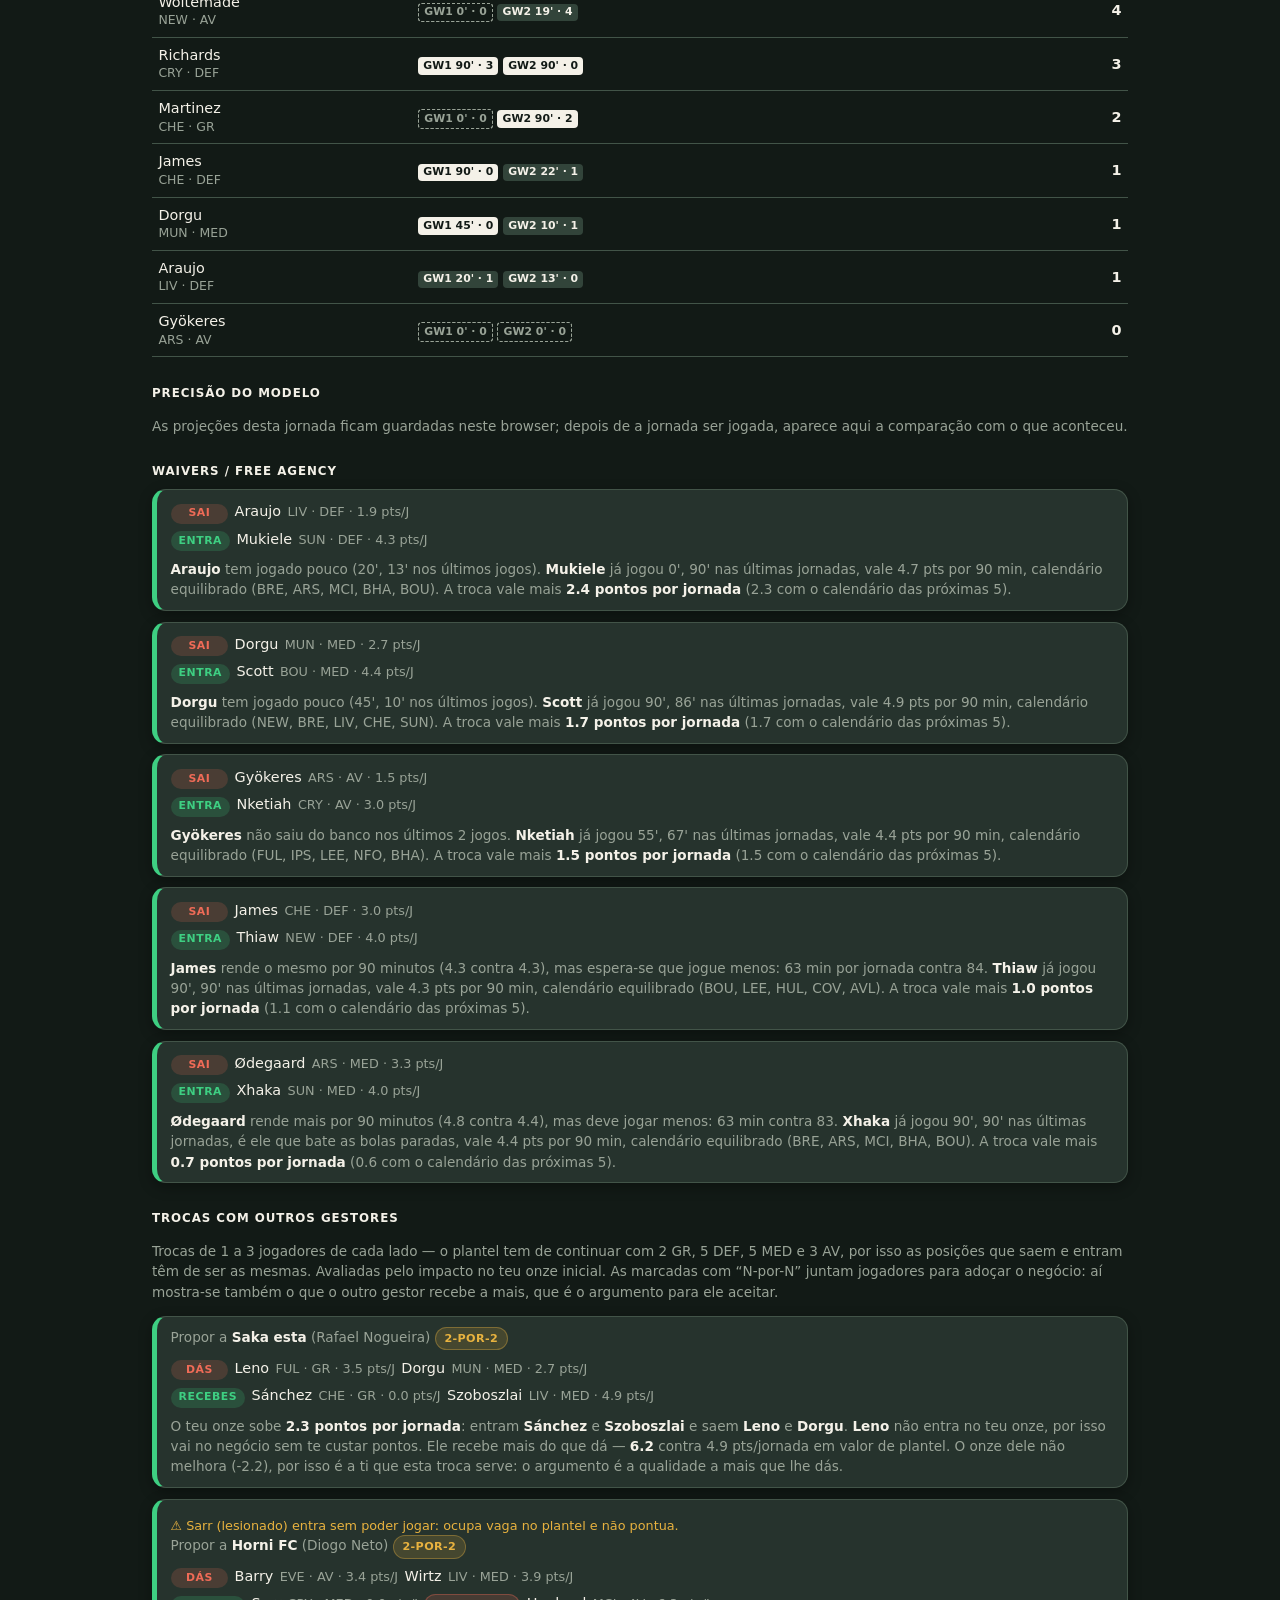
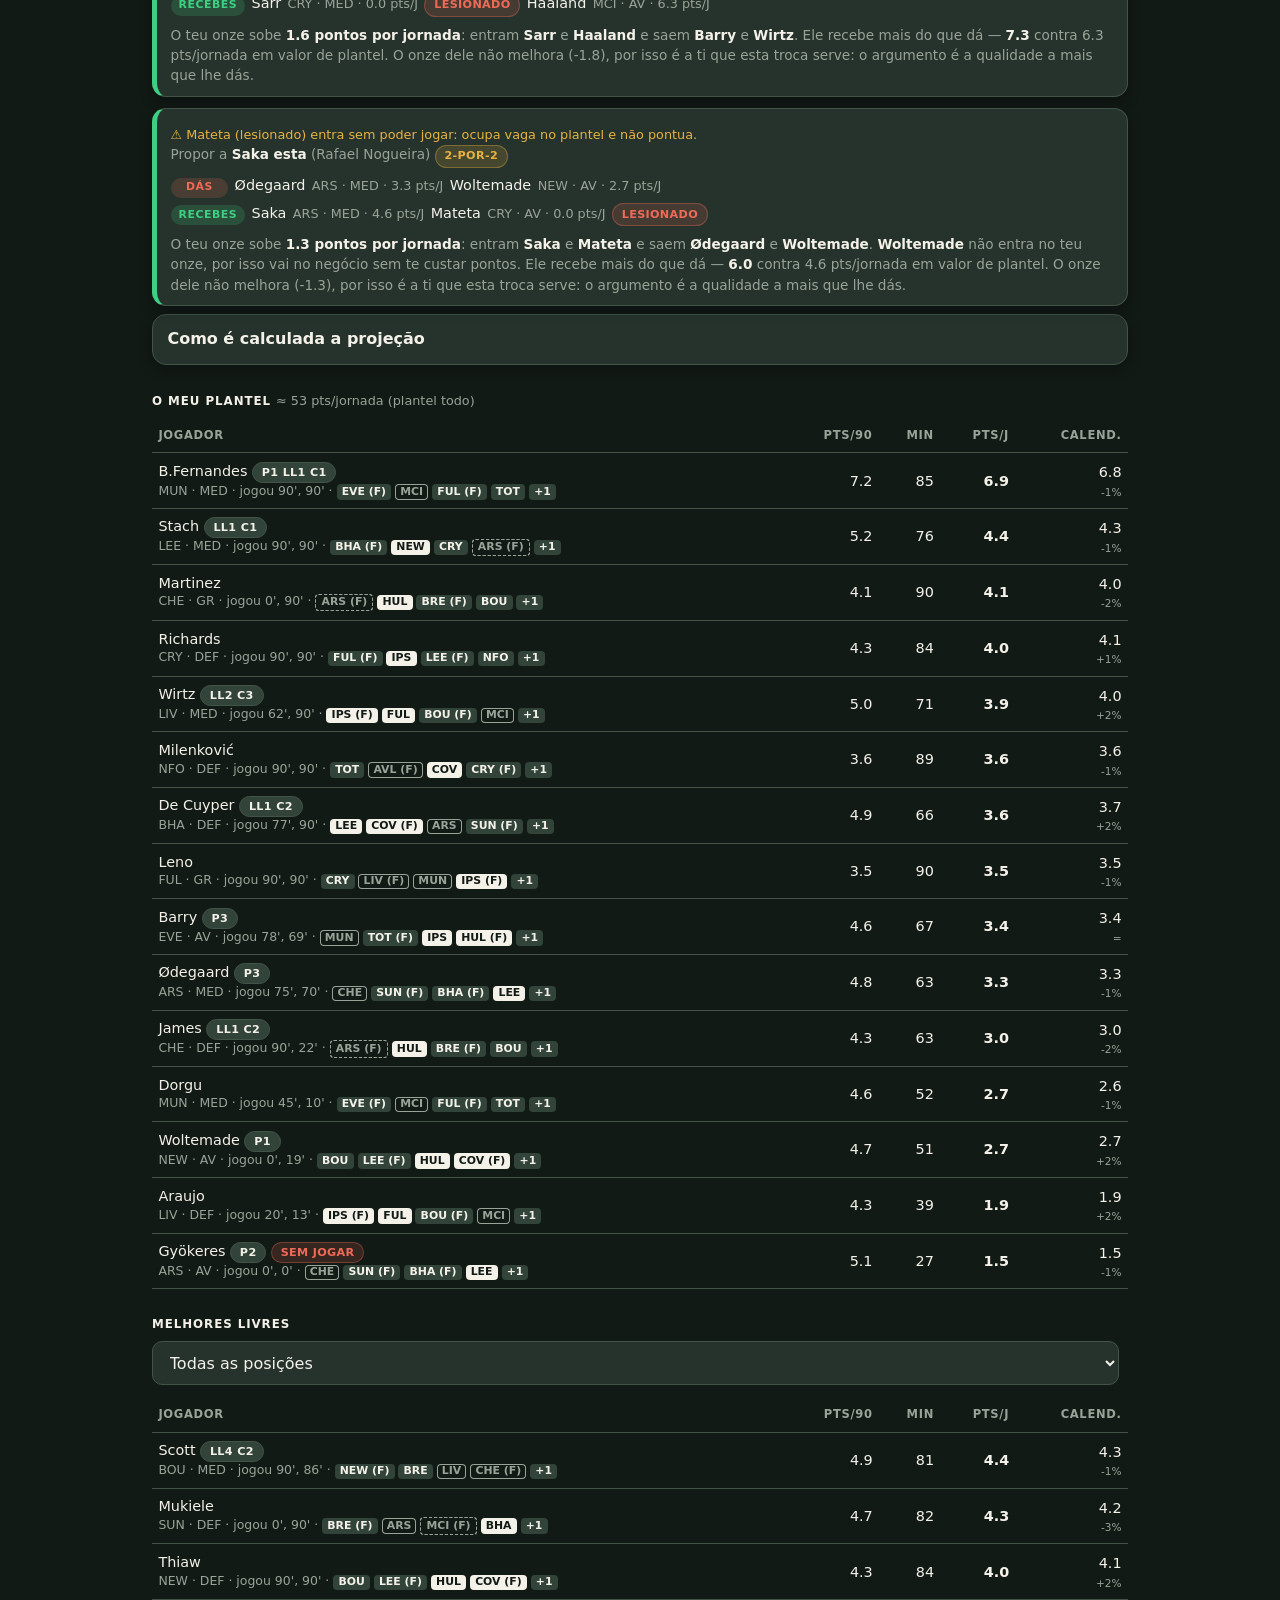
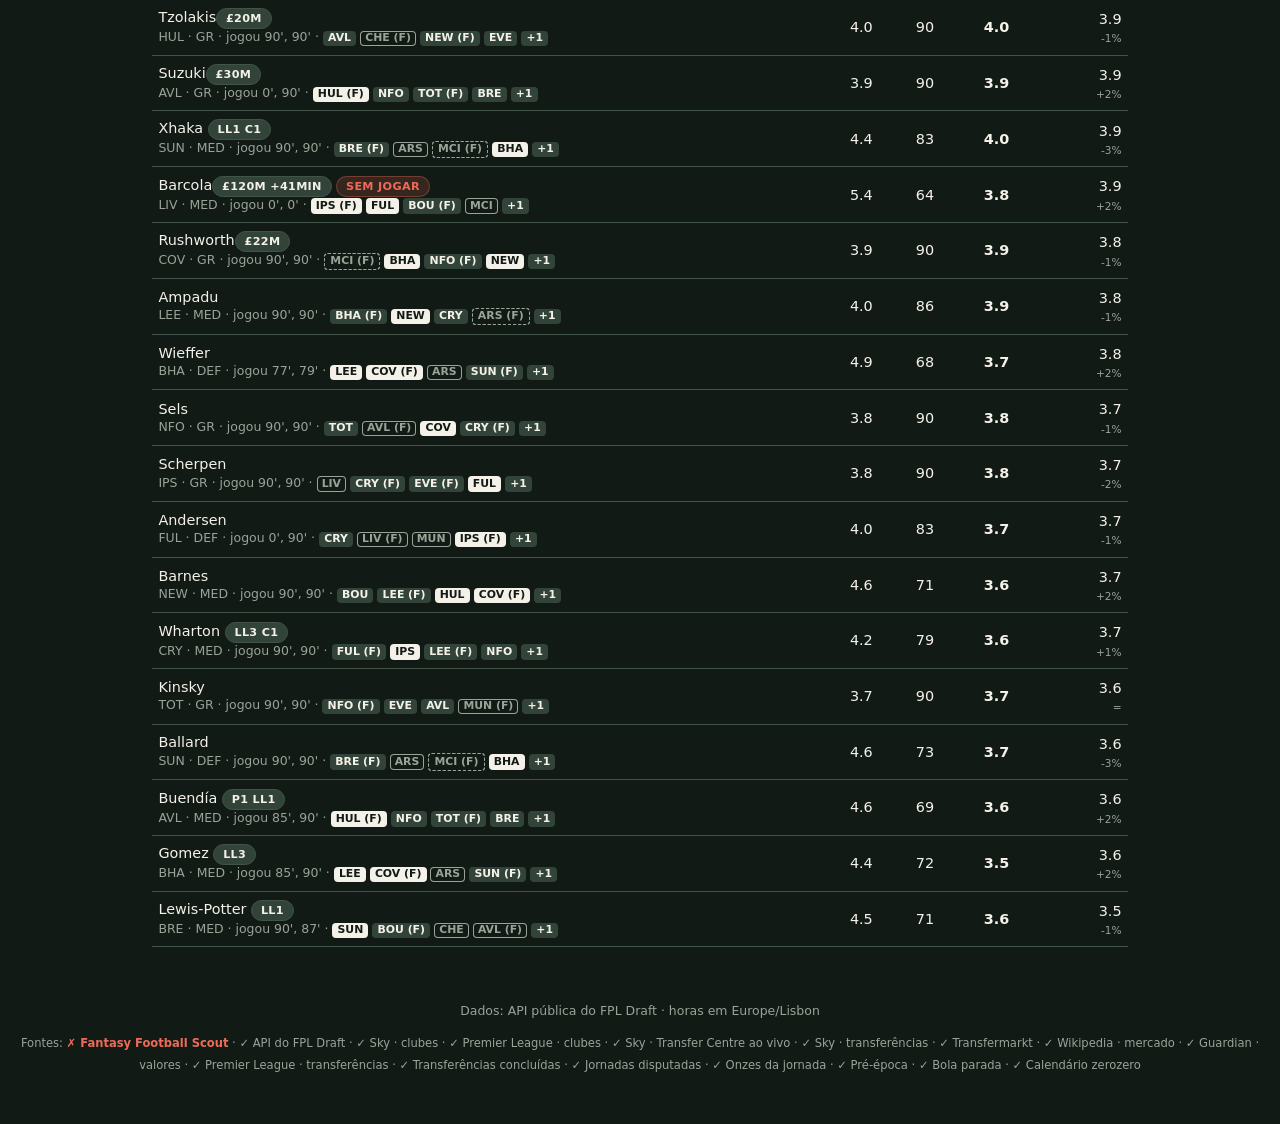
==== commit f3ebd1d4: "Precisao do modelo medida a cada jornada, e os dois defeitos que apareceram Pergunta do utilizador: " ====
--- a/site/index.html
+++ b/site/index.html
@@ -5,7 +5,7 @@
 <meta name="viewport" content="width=device-width, initial-scale=1">
 <title>Haaland of Fame · FPL Draft</title>
 <meta name="description" content="Dashboard da liga de FPL Draft">
-<link rel="stylesheet" href="styles.css?v=60">
+<link rel="stylesheet" href="styles.css?v=61">
 <link rel="manifest" href="manifest.webmanifest">
 <meta name="theme-color" content="#12171a">
 <meta name="apple-mobile-web-app-capable" content="yes">
@@ -411,7 +411,7 @@
   <p class="fontes" id="estado-fontes"></p>
 </footer>
 
-<script src="app.js?v=60"></script>
+<script src="app.js?v=61"></script>
 
 </body>
 </html>
